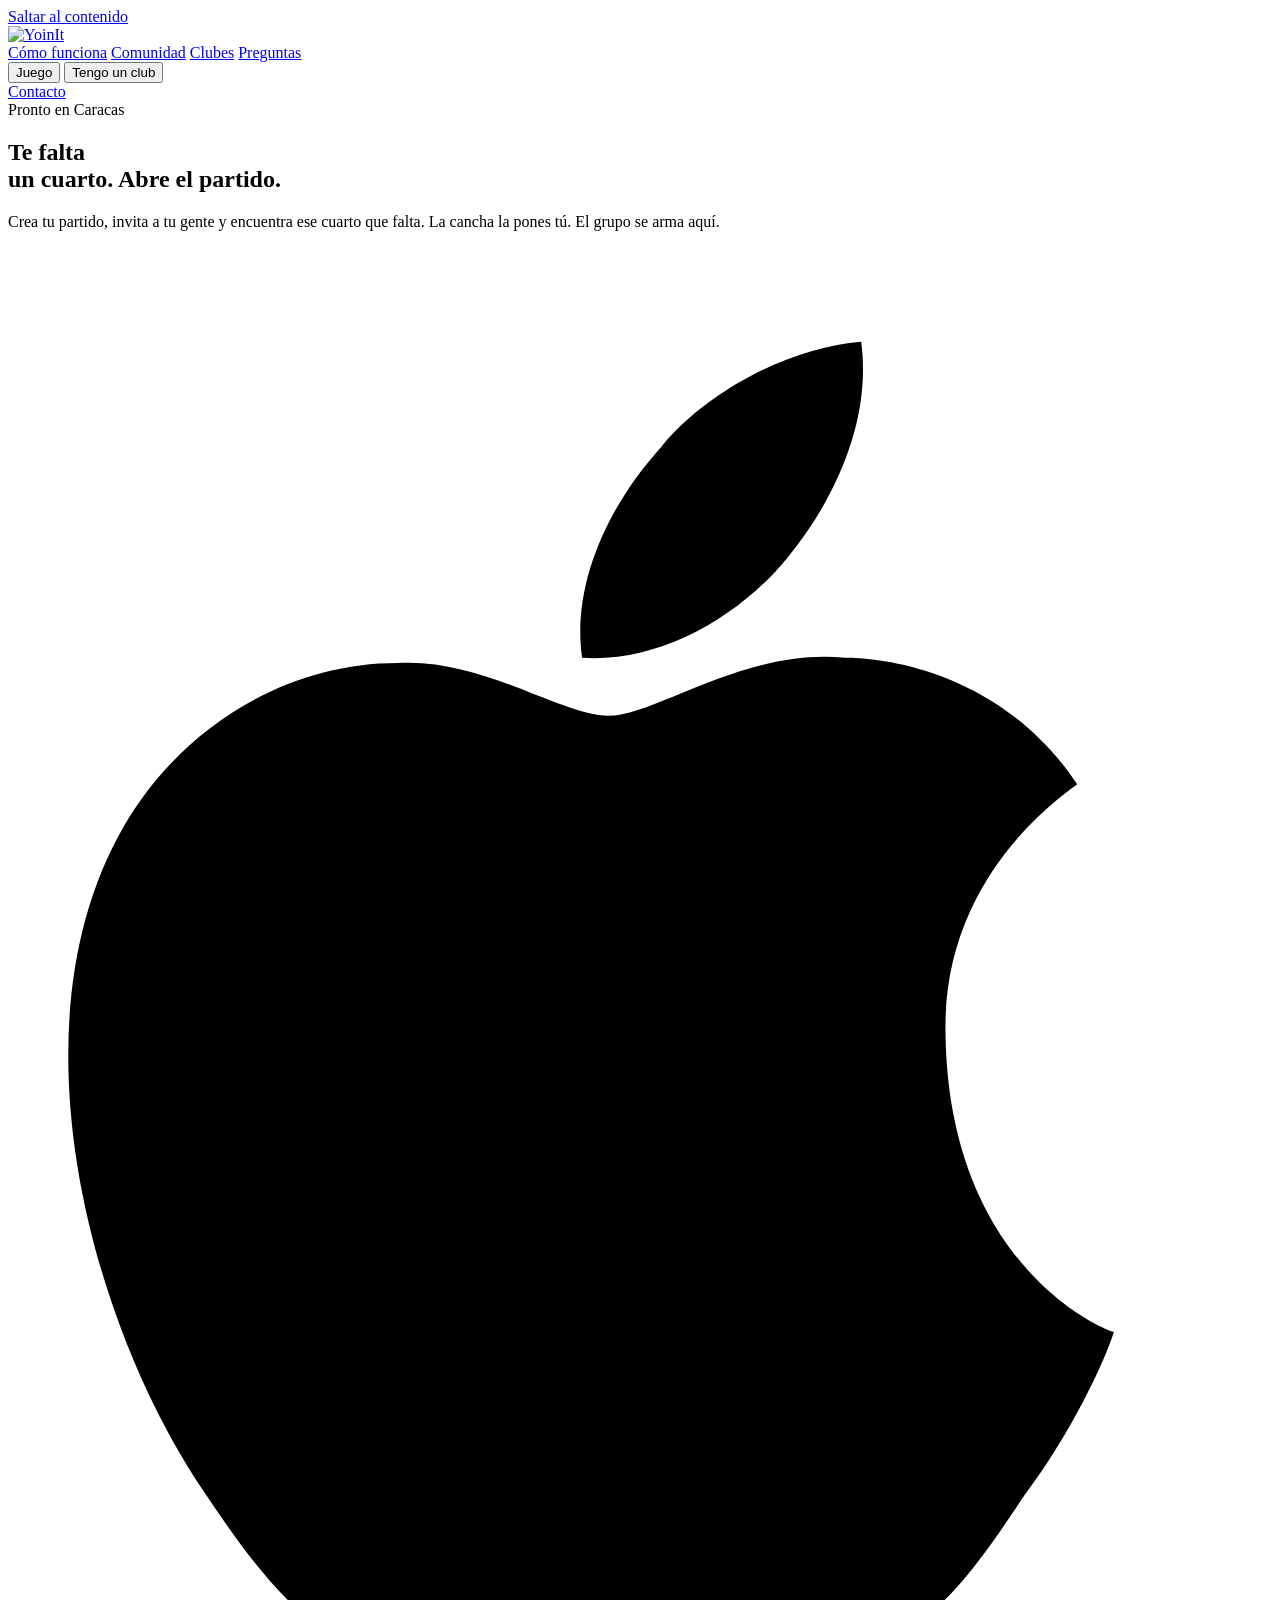
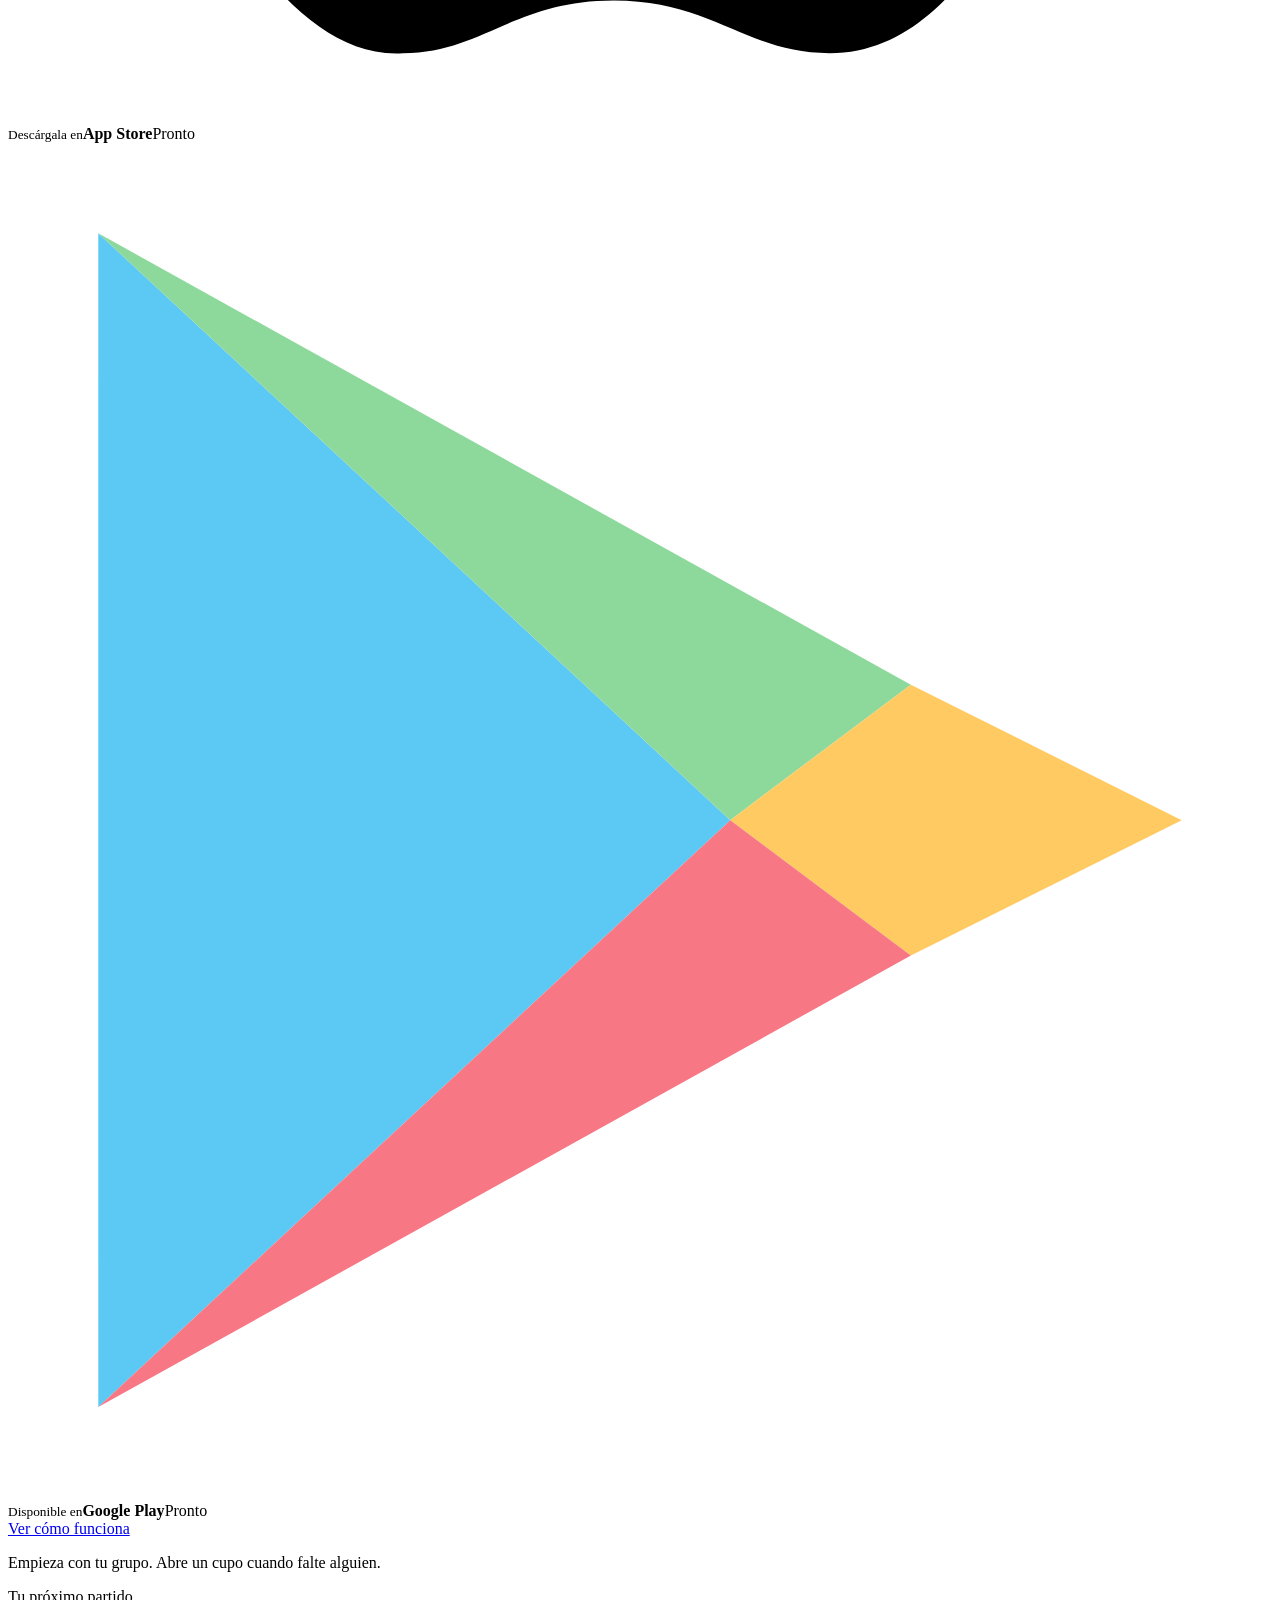
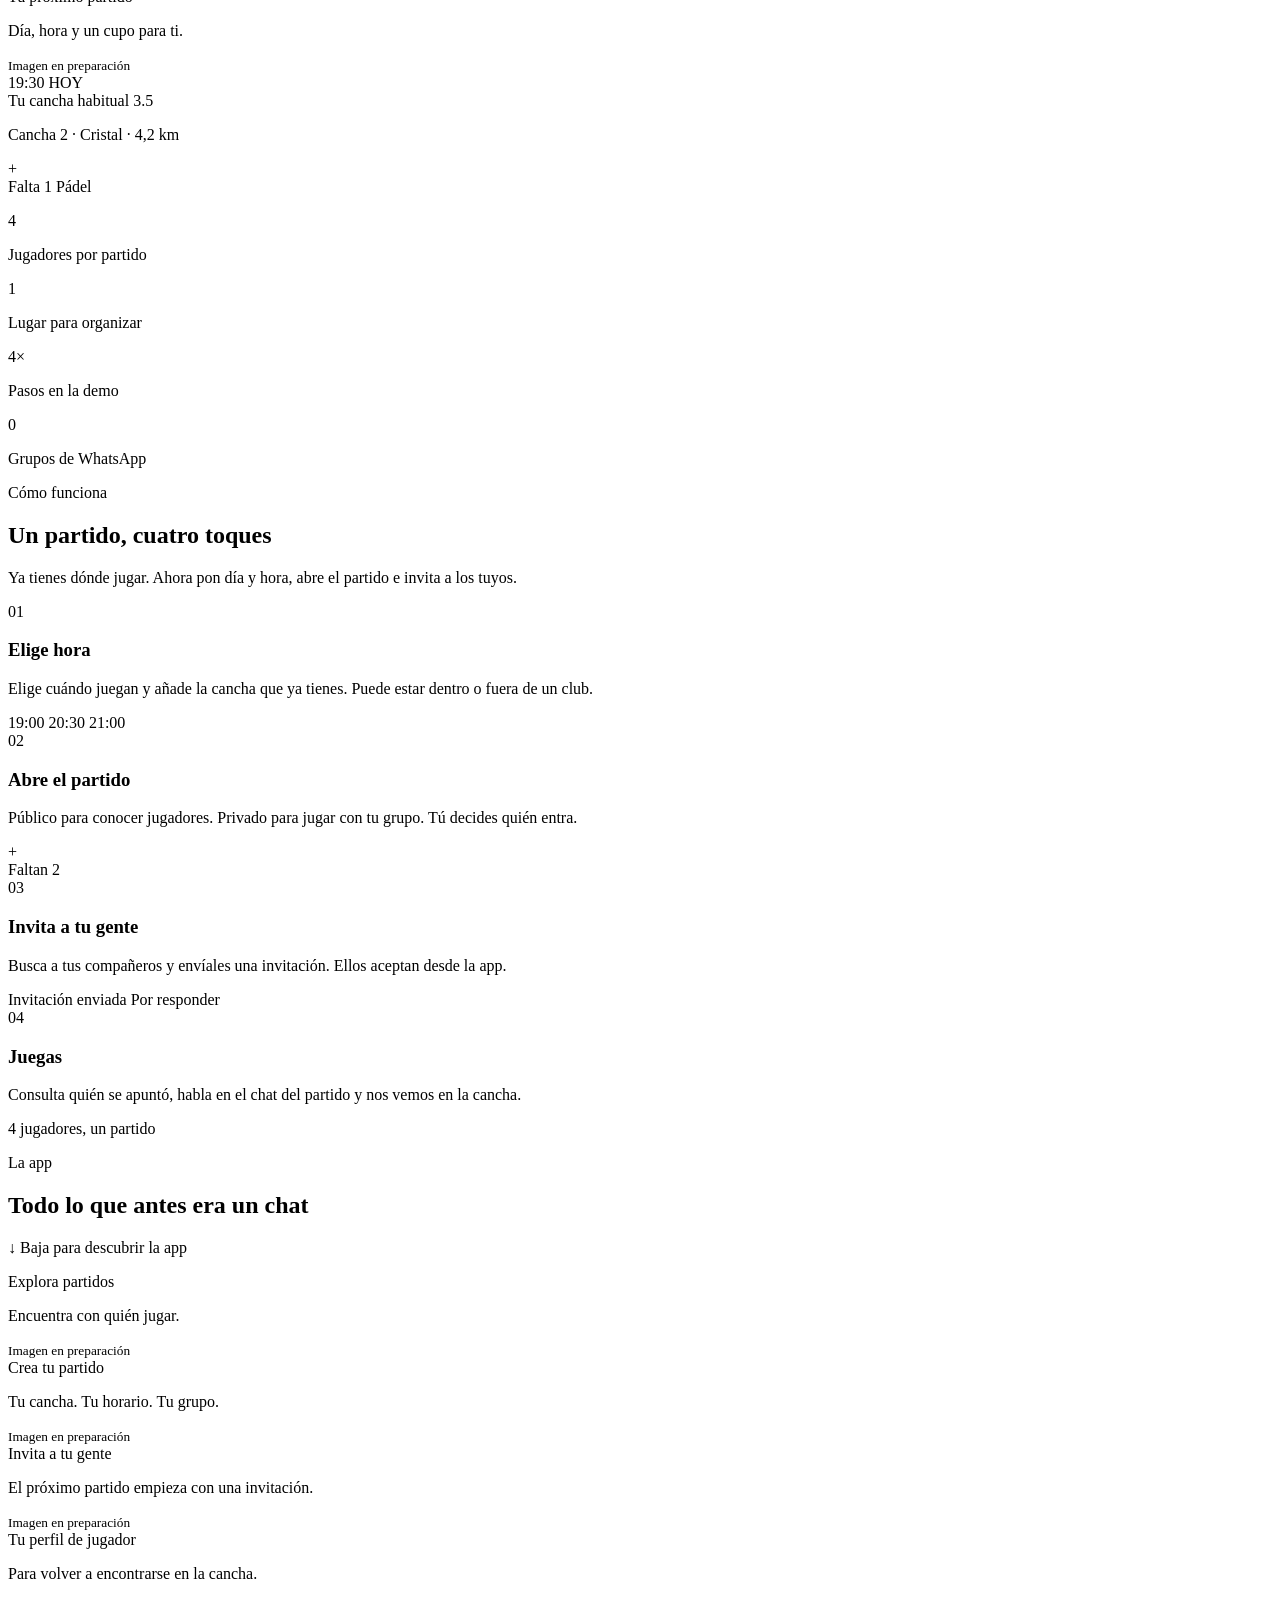
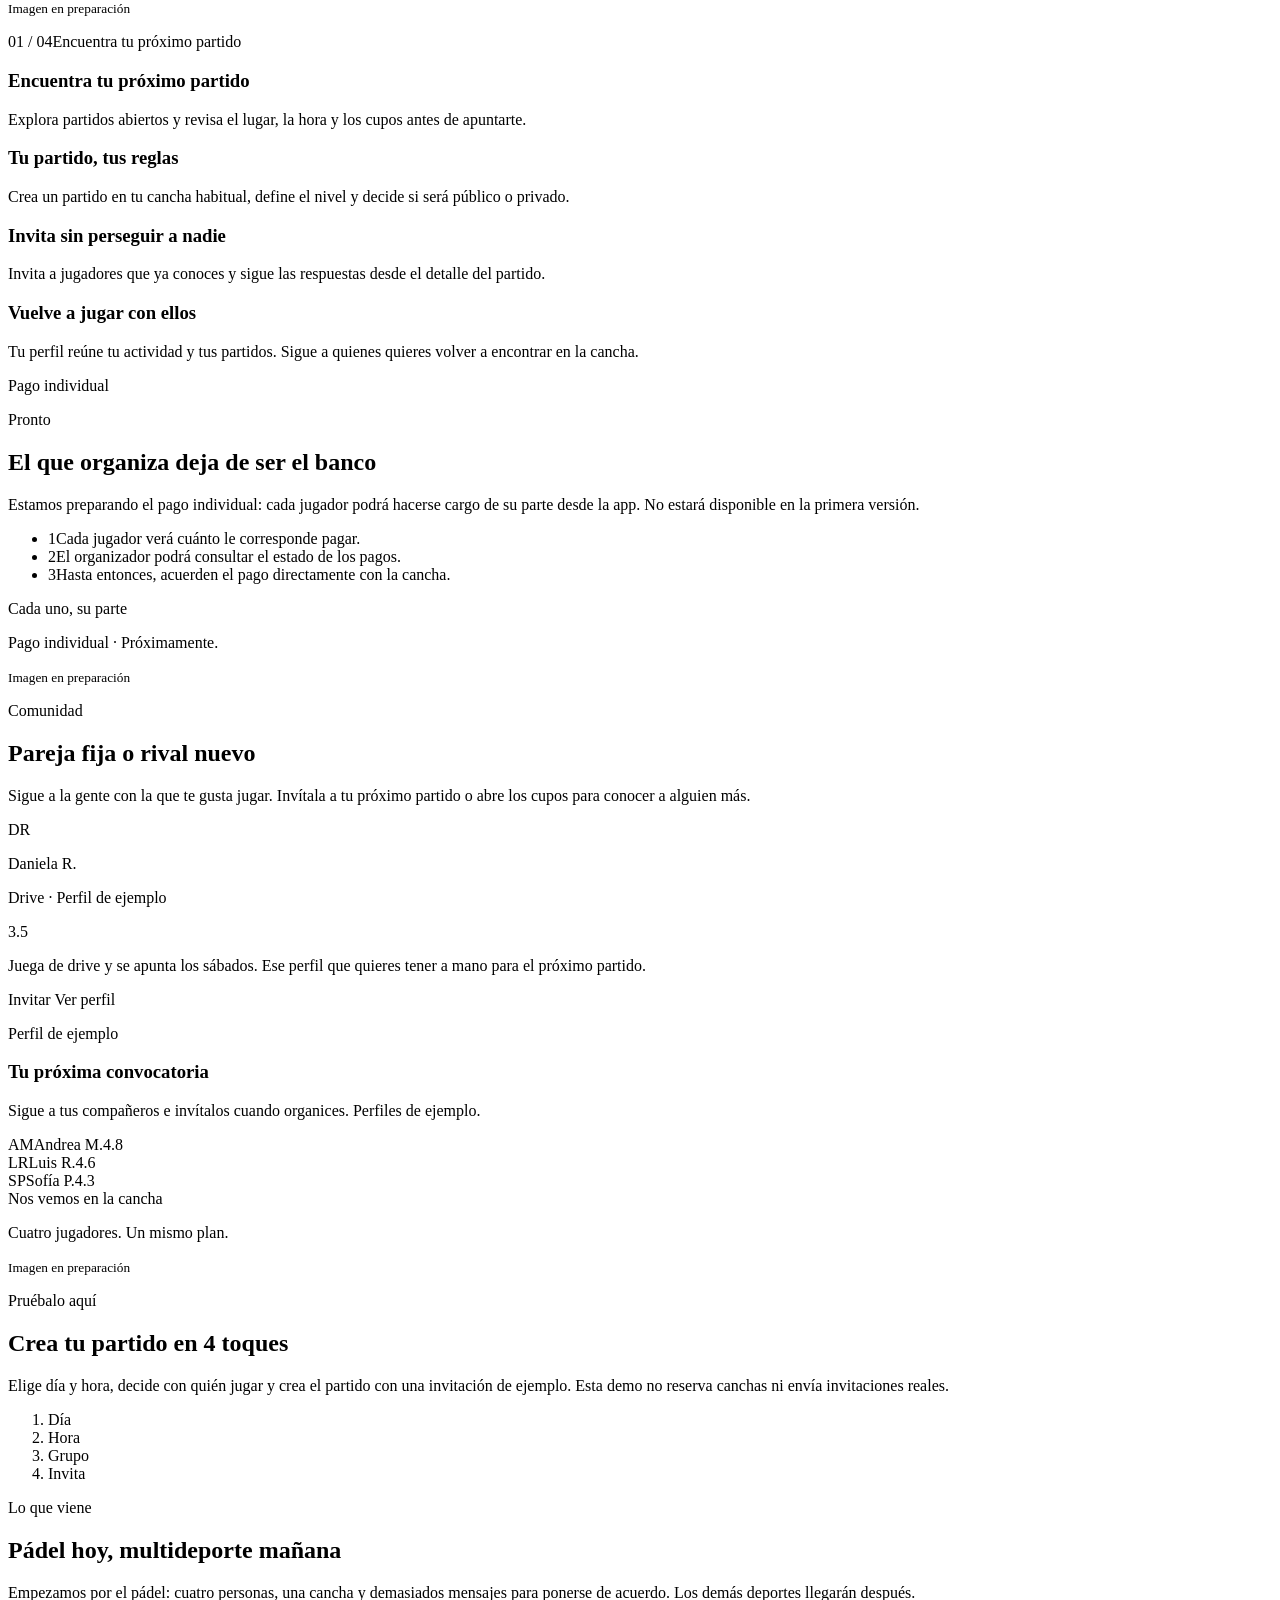
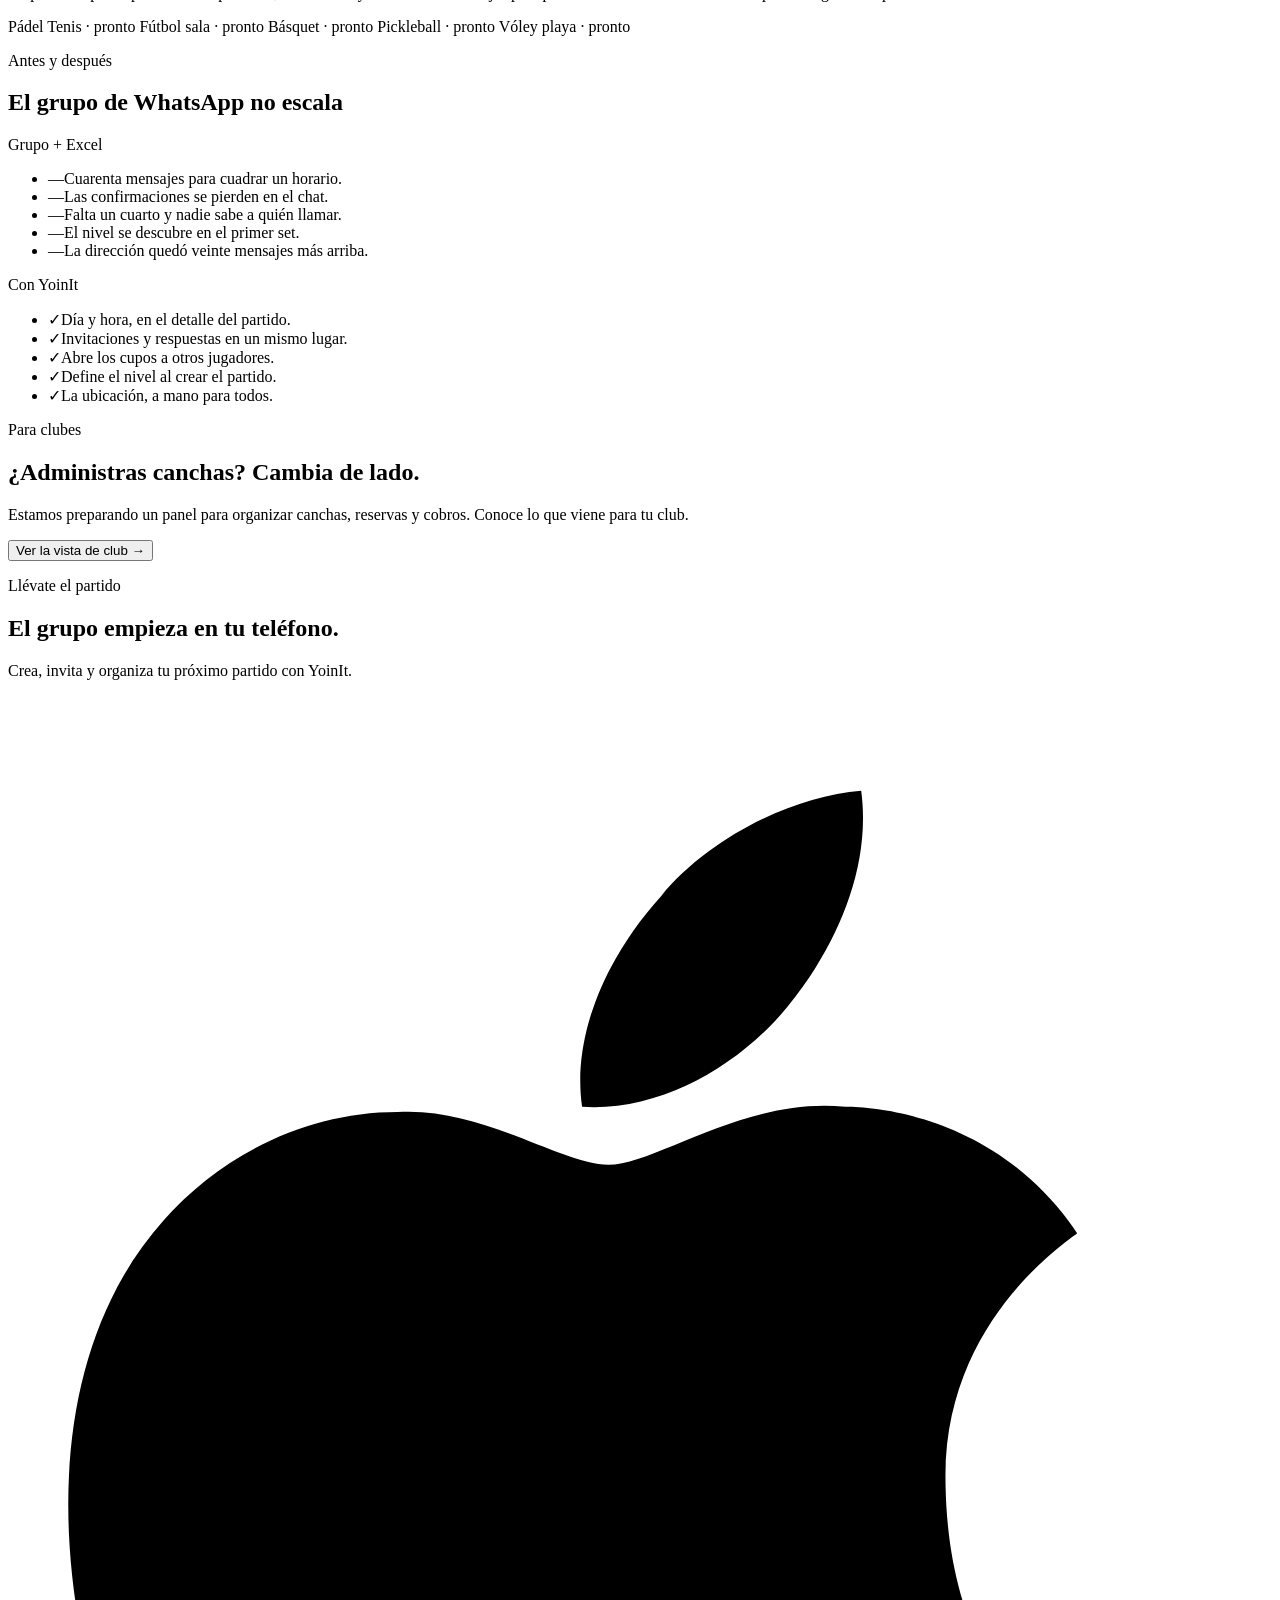
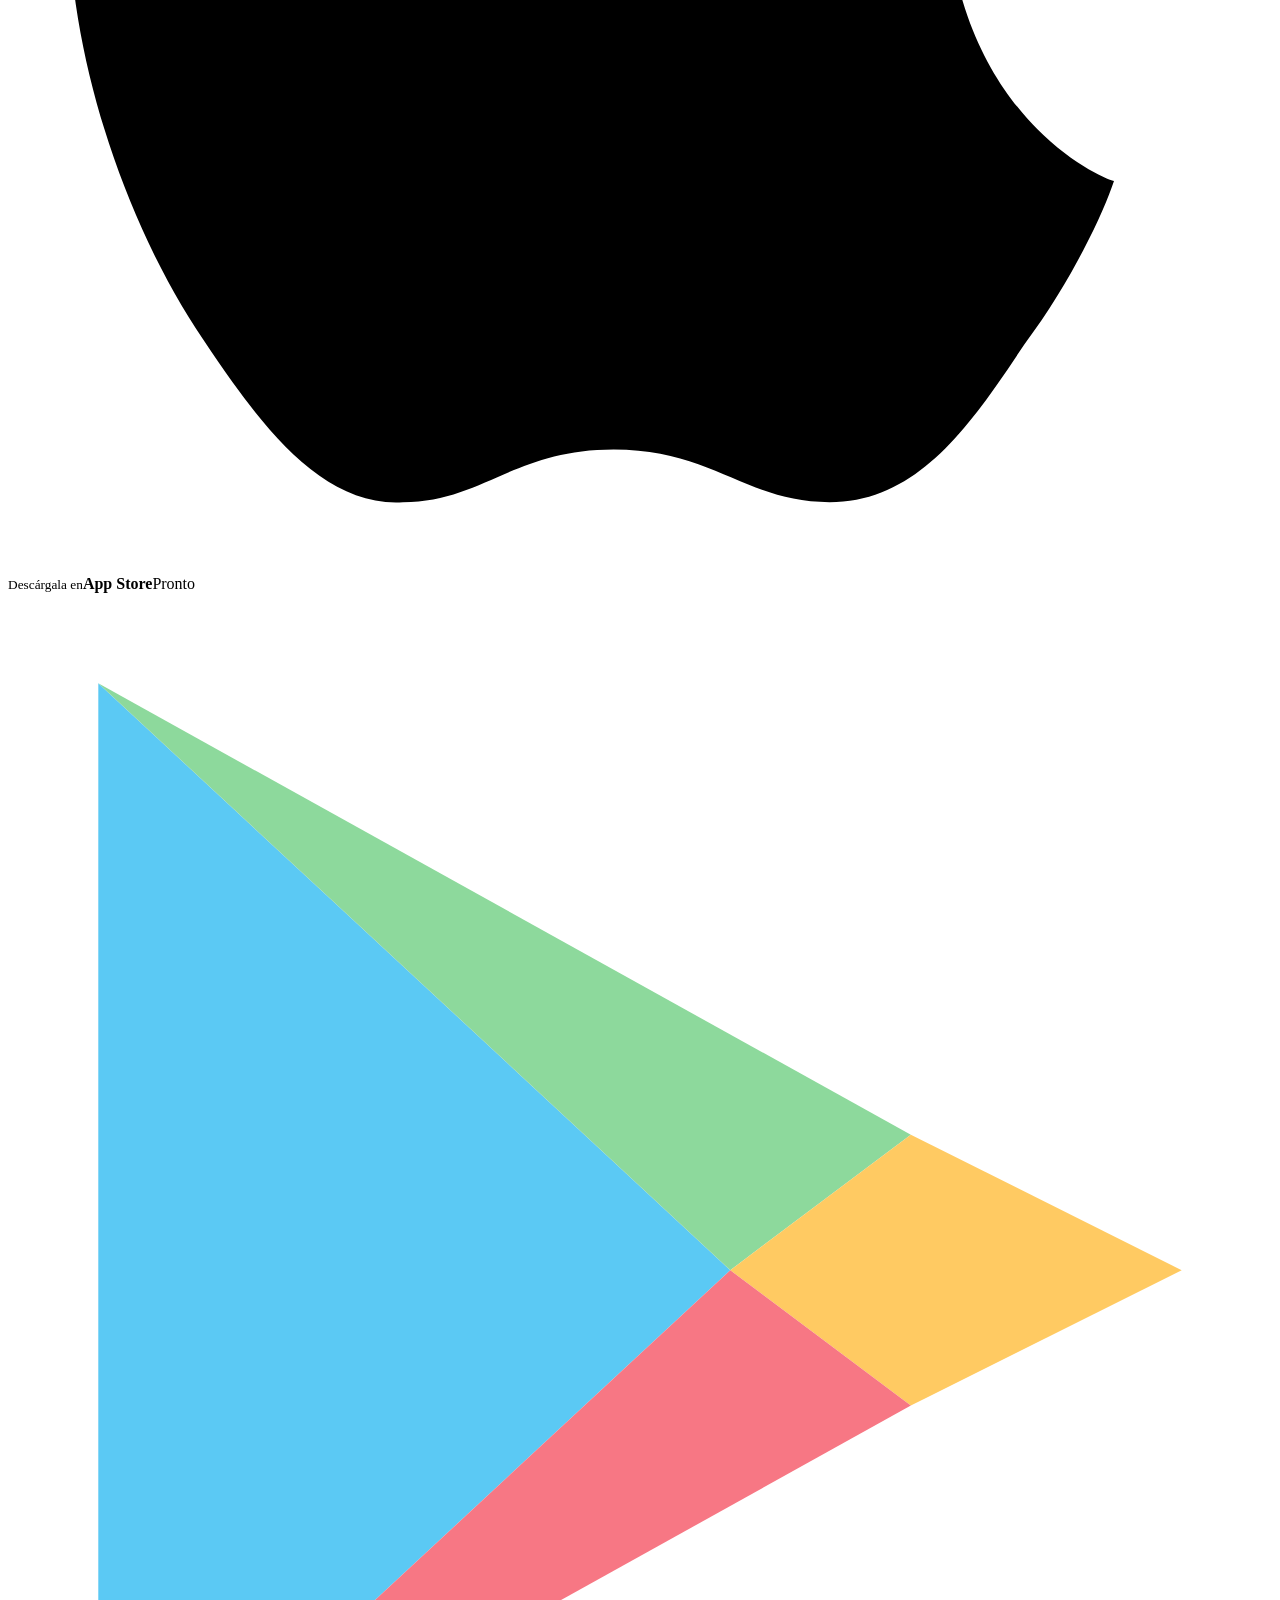
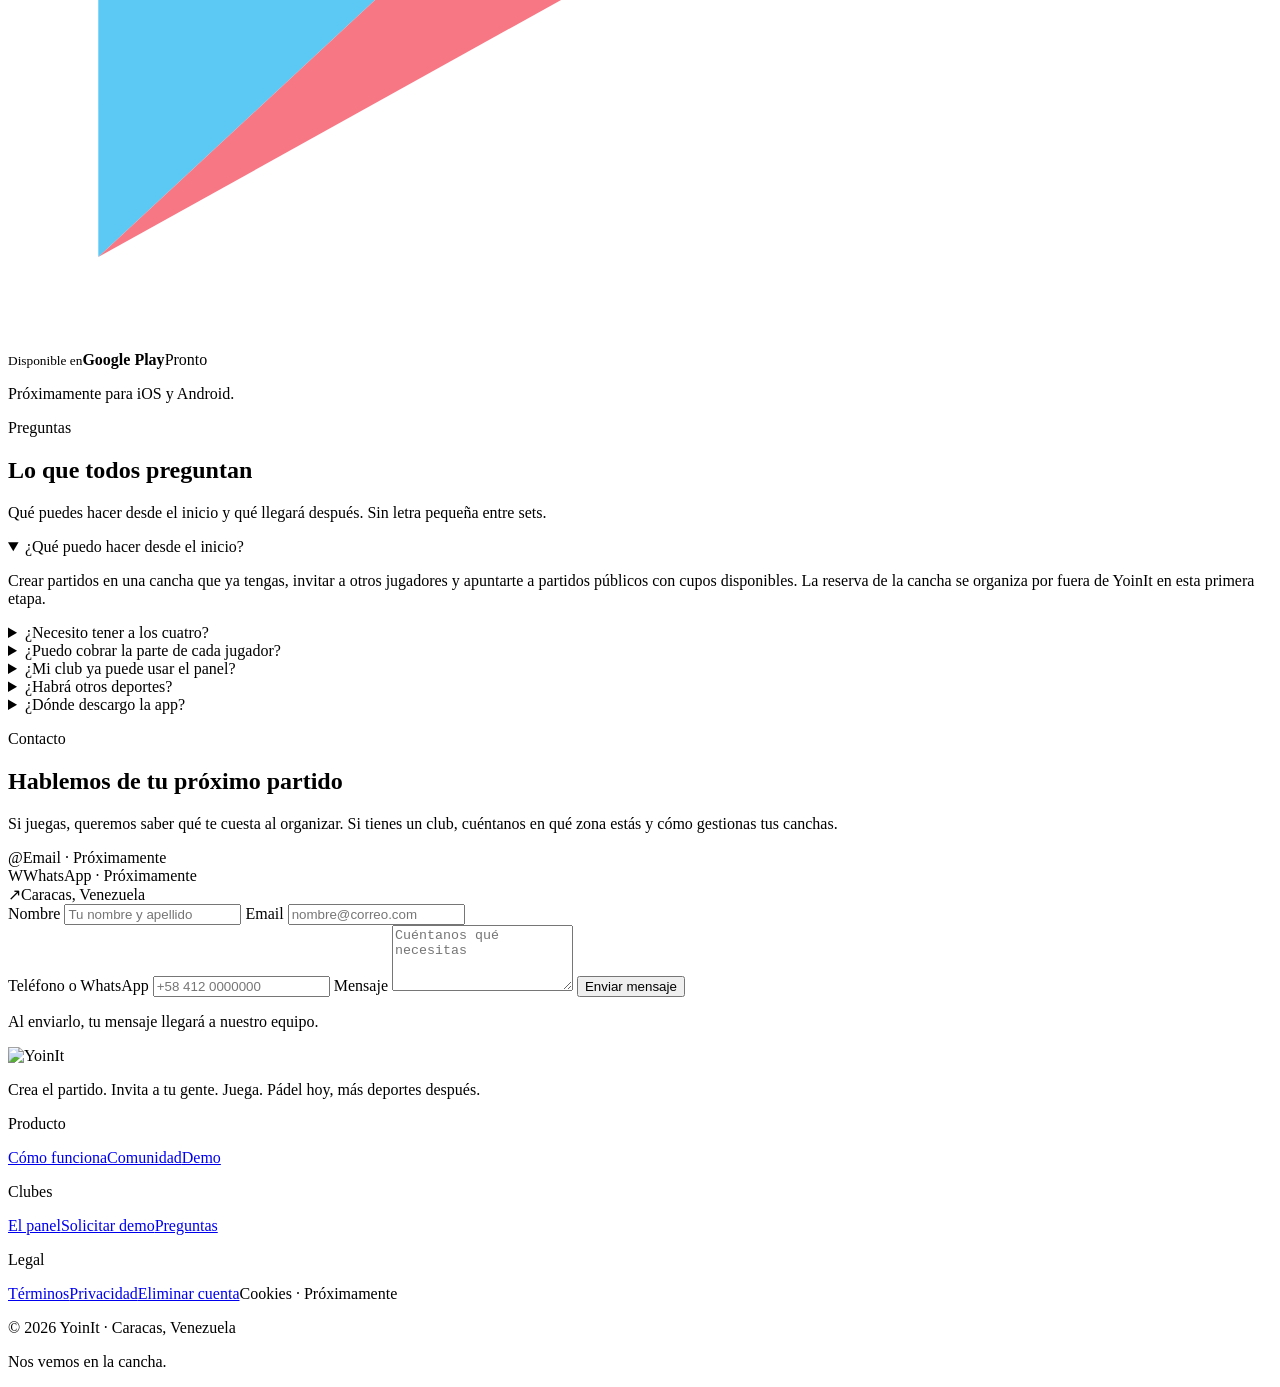
==== index.html @ b2a28c01 "yoinit: APP-LEGAL-001 terminos y condiciones y revision de privacidad Co-Authored-By: Claude Sonnet " ====
<!DOCTYPE html>
<html lang="es-VE"><head>
<meta charset="utf-8">
<meta name="viewport" content="width=device-width, initial-scale=1">
<meta name="robots" content="noindex, nofollow">
<link rel="icon" href="./assets/brand/yoinit-logo-kit-v1/favicon/favicon.svg" type="image/svg+xml">
<link rel="alternate icon" href="./assets/brand/yoinit-logo-kit-v1/favicon/favicon.ico" sizes="any">
<link rel="apple-touch-icon" href="./assets/brand/yoinit-logo-kit-v1/favicon/apple-touch-icon.png">

<title>YoinIt — Crea tu partido. Invita a tu gente.</title><link rel="preconnect" href="https://fonts.googleapis.com"><link rel="preconnect" href="https://fonts.gstatic.com" crossorigin=""><link href="https://fonts.googleapis.com/css2?family=Archivo:wght@400;500;700;800&amp;family=Plus+Jakarta+Sans:wght@400;500;600;700;800&amp;display=swap" rel="stylesheet"><meta name="description" content="Crea partidos de pádel en tu cancha, invita a tus compañeros y encuentra con quién jugar. Conoce YoinIt y prueba la demo interactiva."><link rel="stylesheet" href="./assets/css/styles.css"></head>
<body><a href="#contenido" class="skip-link">Saltar al contenido</a>



<div class="layout-001">

<header class="layout-002">
  <div class="layout-003">
    <a href="#top" class="layout-004" aria-label="YoinIt, inicio">
      <img class="brand-logo brand-logo-header" src="./assets/brand/yoinit-logo-kit-v1/svg/yoinit-horizontal-color-fondo-oscuro.svg" alt="YoinIt">
    </a>

    <nav class="layout-007">
      <a href="#como-funciona" class="yo-navlink layout-008">Cómo funciona</a>
      <a href="#comunidad" class="yo-navlink layout-008">Comunidad</a>
      <a href="#clubes" class="yo-navlink layout-008">Clubes</a>
      <a href="#faq" class="yo-navlink layout-008">Preguntas</a>
    </nav>

    <div role="tablist" aria-label="Elige tu perfil" class="layout-009">
      <button type="button" data-yo-tab="player" data-mode="player" id="tab-player" role="tab" aria-controls="player" aria-selected="true" tabindex="0" class="layout-010">Juego</button>
      <button type="button" data-yo-tab="club" data-mode="club" id="tab-club" role="tab" aria-controls="club" aria-selected="false" tabindex="-1" class="layout-011">Tengo un club</button>
    </div>

    <a href="#contacto" class="yo-navcta layout-012">Contacto</a>
  </div>
</header><main id="contenido">

<!-- ============================ JUGADOR ============================ -->
<div id="player" data-view="player" role="tabpanel" aria-labelledby="tab-player">
<div id="top">

  <section class="layout-013">
    <div class="layout-014"></div>
    <div class="layout-015">

      <div class="yo-reveal">
        <span class="layout-016">
          <span class="layout-017"></span>Pronto en Caracas
        </span>
        <h1 class="layout-018">
          Te falta<br>un cuarto.
          <span class="layout-019">Abre el partido.</span>
        </h1>
        <p class="layout-020">
          Crea tu partido, invita a tu gente y encuentra ese cuarto que falta. La cancha la pones tú. El grupo se arma aquí.
        </p>

        <div class="store-buttons"><a class="store-badge" data-store="ios" role="link" aria-disabled="true" aria-label="Descargar en App Store, próximamente"><svg viewBox="0 0 24 28" aria-hidden="true"><path fill="currentColor" d="M17.8 14.8c0-3 2.4-4.5 2.5-4.6-1.4-2.1-3.6-2.4-4.4-2.4-1.9-.2-3.6 1.1-4.5 1.1s-2.4-1.1-4-1c-2.1 0-4.1 1.2-5.2 3.1-2.2 3.8-.6 9.5 1.5 12.6 1 1.5 2.2 3.2 3.8 3.1 1.5 0 2.1-1 4-1s2.5 1 4.1 1c1.7 0 2.7-1.5 3.7-3 .9-1.2 1.5-2.5 1.7-3.1-.1 0-3.2-1.2-3.2-5.8zM14.8 5.9c.9-1.1 1.6-2.6 1.4-4.1-1.3.1-2.9.9-3.8 2-1 1.1-1.7 2.6-1.5 4 1.5.1 3-.8 3.9-1.9z"></path></svg><span><small>Descárgala en</small><strong>App Store</strong></span><span class="store-pending">Pronto</span></a><a class="store-badge" data-store="android" role="link" aria-disabled="true" aria-label="Descargar en Google Play, próximamente"><svg viewBox="0 0 28 30" aria-hidden="true"><path fill="#5BC9F4" d="M2 2 16 15 2 28z"></path><path fill="#8DD99C" d="m2 2 18 10-4 3z"></path><path fill="#FFCA62" d="m20 12 6 3-6 3-4-3z"></path><path fill="#F77784" d="m2 28 14-13 4 3z"></path></svg><span><small>Disponible en</small><strong>Google Play</strong></span><span class="store-pending">Pronto</span></a></div><div class="hero-actions layout-021">
          
          <a href="#demo" class="yo-btn-secondary layout-022">Ver cómo funciona</a>
        </div>

        <p class="hero-note">Empieza con tu grupo. Abre un cupo cuando falte alguien.</p>
      </div>

      <div class="yo-reveal layout-023">
        <div data-yo-float="" class="layout-024">
          <div data-image="01" class="media-slot layout-025">
            <span class="layout-026">Tu próximo partido</span>
            <p class="layout-027">Día, hora y un cupo para ti.</p>
          <small class="media-pending">Imagen en preparación</small></div>
        </div>

        <!-- MatchCard flotante, §4.5 -->
        <div class="layout-028">
          <div class="layout-029">
            <span class="layout-030">19:30</span>
            <span class="layout-031">HOY</span>
          </div>
          <div class="layout-032">
            <div class="layout-033">
              <span class="layout-034">Tu cancha habitual</span>
              <span class="layout-035">3.5</span>
            </div>
            <p class="layout-036">Cancha 2 · Cristal · 4,2 km</p>
            <div class="layout-037"></div>
            <div class="layout-038">
              <div class="layout-039">
                <div class="layout-040"></div>
                <div class="layout-041"></div>
                <div class="layout-041"></div>
                <div class="layout-042">+</div>
              </div>
              <span class="layout-043">Falta 1</span>
              <span class="layout-044">Pádel</span>
            </div>
          </div>
        </div>
      </div>
    </div>
  </section>

  <!-- Números -->
  <section class="yo-reveal layout-045">
    <div class="layout-046">
      <div>
        <p class="layout-047"><span>4</span></p>
        <p class="layout-048">Jugadores por partido</p>
      </div>
      <div>
        <p class="layout-047"><span>1</span></p>
        <p class="layout-048">Lugar para organizar</p>
      </div>
      <div>
        <p class="layout-047"><span>4</span><span class="layout-049">×</span></p>
        <p class="layout-048">Pasos en la demo</p>
      </div>
      <div>
        <p class="layout-047"><span>0</span></p>
        <p class="layout-048">Grupos de WhatsApp</p>
      </div>
    </div>
  </section>

  <!-- Cómo funciona -->
  <section id="como-funciona" class="layout-050">
    <div class="layout-051">
      <div class="yo-reveal layout-052">
        <div class="layout-053">
          <p class="layout-054">Cómo funciona</p>
          <h2 class="layout-055">Un partido, cuatro toques</h2>
        </div>
        <p class="layout-056">Ya tienes dónde jugar. Ahora pon día y hora, abre el partido e invita a los tuyos.</p>
      </div>

      <div class="layout-057">
        <div class="yo-reveal layout-058">
          <span class="layout-059">01</span>
          <h3 class="layout-060">Elige hora</h3>
          <p class="layout-061">Elige cuándo juegan y añade la cancha que ya tienes. Puede estar dentro o fuera de un club.</p>
          <div class="layout-062">
            <span class="layout-063">19:00</span>
            <span class="layout-064">20:30</span>
            <span class="layout-064">21:00</span>
          </div>
        </div>

        <div class="yo-reveal layout-058">
          <span class="layout-065">02</span>
          <h3 class="layout-060">Abre el partido</h3>
          <p class="layout-061">Público para conocer jugadores. Privado para jugar con tu grupo. Tú decides quién entra.</p>
          <div class="layout-066">
            <div class="layout-067">
              <div class="layout-068"></div>
              <div class="layout-069"></div>
              <div class="layout-070">+</div>
            </div>
            <span class="layout-071">Faltan 2</span>
          </div>
        </div>

        <div class="yo-reveal layout-058">
          <span class="layout-065">03</span>
          <h3 class="layout-060">Invita a tu gente</h3>
          <p class="layout-061">Busca a tus compañeros y envíales una invitación. Ellos aceptan desde la app.</p>
          <div class="layout-072">
            <span class="layout-073">Invitación enviada</span>
            <span class="layout-074">Por responder</span>
          </div>
        </div>

        <div class="yo-reveal layout-058">
          <span class="layout-065">04</span>
          <h3 class="layout-060">Juegas</h3>
          <p class="layout-061">Consulta quién se apuntó, habla en el chat del partido y nos vemos en la cancha.</p>
          <div class="layout-075">
            <span class="layout-076">4</span>
            <span class="layout-077">jugadores, un partido</span>
          </div>
        </div>
      </div>
    </div>
  </section>

  <!-- Mockups scroll-driven -->
  <section id="app" class="layout-078">
    <div class="layout-051">
      <div class="yo-reveal layout-079">
        <p class="layout-054">La app</p>
        <h2 class="layout-080">Todo lo que antes era un chat</h2>
        <p class="feature-scroll-hint"><span aria-hidden="true">↓</span> Baja para descubrir la app</p>
      </div>

      <div class="layout-081 feature-story">
        <div data-yo-phone-col="" class="layout-082">
          <div class="layout-083 feature-phone">
            <div class="layout-084" data-feature-screens>
              <div data-yo-screen="0" data-image="02" class="media-slot layout-085">
                <span class="layout-026">Explora partidos</span>
                <p class="layout-027">Encuentra con quién jugar.</p>
              <small class="media-pending">Imagen en preparación</small></div>
              <div data-yo-screen="1" data-image="03" class="media-slot layout-086">
                <span class="layout-026">Crea tu partido</span>
                <p class="layout-027">Tu cancha. Tu horario. Tu grupo.</p>
              <small class="media-pending">Imagen en preparación</small></div>
              <div data-yo-screen="2" data-image="04" class="media-slot layout-086">
                <span class="layout-026">Invita a tu gente</span>
                <p class="layout-027">El próximo partido empieza con una invitación.</p>
              <small class="media-pending">Imagen en preparación</small></div>
              <div data-yo-screen="3" data-image="05" class="media-slot layout-086">
                <span class="layout-026">Tu perfil de jugador</span>
                <p class="layout-027">Para volver a encontrarse en la cancha.</p>
              <small class="media-pending">Imagen en preparación</small></div>
            </div>
          </div>
          <p class="feature-position"><span data-feature-position>01 / 04</span><span data-feature-caption>Encuentra tu próximo partido</span></p>
        </div>

        <div class="layout-087 feature-list">
          <div data-yo-feat="0" class="layout-088">
            <h3 class="layout-089">Encuentra tu próximo partido</h3>
            <p class="layout-090">Explora partidos abiertos y revisa el lugar, la hora y los cupos antes de apuntarte.</p>
          </div>
          <div data-yo-feat="1" class="layout-091">
            <h3 class="layout-089">Tu partido, tus reglas</h3>
            <p class="layout-090">Crea un partido en tu cancha habitual, define el nivel y decide si será público o privado.</p>
          </div>
          <div data-yo-feat="2" class="layout-091">
            <h3 class="layout-089">Invita sin perseguir a nadie</h3>
            <p class="layout-090">Invita a jugadores que ya conoces y sigue las respuestas desde el detalle del partido.</p>
          </div>
          <div data-yo-feat="3" class="layout-091">
            <h3 class="layout-089">Vuelve a jugar con ellos</h3>
            <p class="layout-090">Tu perfil reúne tu actividad y tus partidos. Sigue a quienes quieres volver a encontrar en la cancha.</p>
          </div>
        </div>
      </div>
    </div>
  </section>

  <!-- Pago individual, bloque dedicado -->
  <section id="pagos" class="layout-050">
    <div class="yo-reveal layout-092">
      <div>
        <p class="layout-054">Pago individual</p>
        <span class="soon-badge">Pronto</span><h2 class="layout-093">El que organiza deja de ser el banco</h2>
        <p class="layout-094">Estamos preparando el pago individual: cada jugador podrá hacerse cargo de su parte desde la app. No estará disponible en la primera versión.</p>
        <ul class="layout-095">
          <li class="layout-096"><span class="layout-097">1</span><span class="layout-098">Cada jugador verá cuánto le corresponde pagar.</span></li>
          <li class="layout-096"><span class="layout-097">2</span><span class="layout-098">El organizador podrá consultar el estado de los pagos.</span></li>
          <li class="layout-096"><span class="layout-097">3</span><span class="layout-098">Hasta entonces, acuerden el pago directamente con la cancha.</span></li>
        </ul>
      </div>
      <div data-image="06" class="media-slot layout-099">
        <span class="layout-100">Cada uno, su parte</span>
        <p class="layout-101">Pago individual · Próximamente.</p>
      <small class="media-pending">Imagen en preparación</small></div>
    </div>
  </section>

  <!-- Comunidad -->
  <section id="comunidad" class="layout-050">
    <div class="layout-051">
      <div class="yo-reveal layout-102">
        <div class="layout-103">
          <p class="layout-054">Comunidad</p>
          <h2 class="layout-104">Pareja fija o rival nuevo</h2>
        </div>
        <p class="layout-105">Sigue a la gente con la que te gusta jugar. Invítala a tu próximo partido o abre los cupos para conocer a alguien más.</p>
      </div>

      <div class="layout-106">
        <div class="yo-reveal layout-107">
          <div class="layout-108">
            <div data-image="07" class="layout-109">DR</div>
            <div class="layout-110">
              <p class="layout-111">Daniela R.</p>
              <p class="layout-112">Drive · Perfil de ejemplo</p>
            </div>
            <span class="layout-113">3.5</span>
          </div>
          <p class="layout-114">Juega de drive y se apunta los sábados. Ese perfil que quieres tener a mano para el próximo partido.</p>
          <div class="layout-115">
            <span class="layout-116">Invitar</span>
            <span class="layout-117">Ver perfil</span>
          </div>
          <p class="layout-118">Perfil de ejemplo</p>
        </div>

        <div class="yo-reveal layout-119">
          <h3 class="layout-111">Tu próxima convocatoria</h3>
          <p class="layout-061">Sigue a tus compañeros e invítalos cuando organices. Perfiles de ejemplo.</p>
          <div class="layout-120">
            <div class="layout-121"><span class="layout-122">AM</span><span class="layout-123">Andrea M.</span><span class="layout-124">4.8</span></div>
            <div class="layout-121"><span class="layout-125">LR</span><span class="layout-123">Luis R.</span><span class="layout-124">4.6</span></div>
            <div class="layout-121"><span class="layout-125">SP</span><span class="layout-123">Sofía P.</span><span class="layout-124">4.3</span></div>
          </div>
        </div>

        <div class="yo-reveal media-slot layout-126" data-image="08">
          <span class="layout-100">Nos vemos en la cancha</span>
          <p class="layout-101">Cuatro jugadores. Un mismo plan.</p>
        <small class="media-pending">Imagen en preparación</small></div>
      </div>
    </div>
  </section>

  <!-- Demo interactiva -->
  <section id="demo" class="layout-078"><div class="page-width"><div class="section-intro"><p class="eyebrow">Pruébalo aquí</p><h2>Crea tu partido en 4 toques</h2><p>Elige día y hora, decide con quién jugar y crea el partido con una invitación de ejemplo. Esta demo no reserva canchas ni envía invitaciones reales.</p></div>
    <div class="match-demo"><ol class="demo-progress" aria-label="Pasos para crear el partido"><li data-progress="1" aria-current="step">Día</li><li data-progress="2">Hora</li><li data-progress="3">Grupo</li><li data-progress="4">Invita</li></ol><div id="demo-content"><noscript>Activa JavaScript para probar cómo crear un partido e invitar a tus compañeros.</noscript></div><p id="demo-status" role="status" class="sr-only"></p></div></div></section>

  <!-- Multideporte -->
  <section class="layout-050">
    <div class="layout-051">
      <div class="yo-reveal layout-127">
        <div class="layout-103">
          <p class="layout-054">Lo que viene</p>
          <h2 class="layout-104">Pádel hoy, multideporte mañana</h2>
        </div>
        <p class="layout-105">Empezamos por el pádel: cuatro personas, una cancha y demasiados mensajes para ponerse de acuerdo. Los demás deportes llegarán después.</p>
      </div>
      <div class="yo-reveal layout-128">
        <span class="layout-129">Pádel</span>
        <span class="layout-130">Tenis · pronto</span>
        <span class="layout-130">Fútbol sala · pronto</span>
        <span class="layout-130">Básquet · pronto</span>
        <span class="layout-130">Pickleball · pronto</span>
        <span class="layout-130">Vóley playa · pronto</span>
      </div>
    </div>
  </section>

  <!-- Comparativa -->
  <section class="layout-050">
    <div class="layout-051">
      <div class="yo-reveal layout-131">
        <p class="layout-054">Antes y después</p>
        <h2 class="layout-132">El grupo de WhatsApp no escala</h2>
      </div>
      <div class="yo-reveal layout-133">
        <div class="layout-134">
          <p class="layout-135">Grupo + Excel</p>
          <ul class="layout-136">
            <li class="layout-137"><span class="layout-138">—</span>Cuarenta mensajes para cuadrar un horario.</li>
            <li class="layout-137"><span class="layout-138">—</span>Las confirmaciones se pierden en el chat.</li>
            <li class="layout-137"><span class="layout-138">—</span>Falta un cuarto y nadie sabe a quién llamar.</li>
            <li class="layout-137"><span class="layout-138">—</span>El nivel se descubre en el primer set.</li>
            <li class="layout-137"><span class="layout-138">—</span>La dirección quedó veinte mensajes más arriba.</li>
          </ul>
        </div>
        <div class="layout-139">
          <p class="layout-140">Con YoinIt</p>
          <ul class="layout-136">
            <li class="layout-141"><span class="layout-142">✓</span>Día y hora, en el detalle del partido.</li>
            <li class="layout-141"><span class="layout-142">✓</span>Invitaciones y respuestas en un mismo lugar.</li>
            <li class="layout-141"><span class="layout-142">✓</span>Abre los cupos a otros jugadores.</li>
            <li class="layout-141"><span class="layout-142">✓</span>Define el nivel al crear el partido.</li>
            <li class="layout-141"><span class="layout-142">✓</span>La ubicación, a mano para todos.</li>
          </ul>
        </div>
      </div>
    </div>
  </section>

  <!-- Cross-sell a clubes -->
  <section class="yo-reveal layout-143">
    <div class="layout-144">
      <div class="layout-145">
        <p class="layout-146">Para clubes</p>
        <h2 class="layout-147">¿Administras canchas? Cambia de lado.</h2>
        <p class="layout-148">Estamos preparando un panel para organizar canchas, reservas y cobros. Conoce lo que viene para tu club.</p>
      </div>
      <button type="button" data-mode="club" class="layout-149">Ver la vista de club →</button>
    </div>
  </section>
<section id="descargas" class="download-section"><div class="page-width"><p class="eyebrow">Llévate el partido</p><h2>El grupo empieza en tu teléfono.</h2><p>Crea, invita y organiza tu próximo partido con YoinIt.</p><div class="store-buttons"><a class="store-badge" data-store="ios" role="link" aria-disabled="true" aria-label="Descargar en App Store, próximamente"><svg viewBox="0 0 24 28" aria-hidden="true"><path fill="currentColor" d="M17.8 14.8c0-3 2.4-4.5 2.5-4.6-1.4-2.1-3.6-2.4-4.4-2.4-1.9-.2-3.6 1.1-4.5 1.1s-2.4-1.1-4-1c-2.1 0-4.1 1.2-5.2 3.1-2.2 3.8-.6 9.5 1.5 12.6 1 1.5 2.2 3.2 3.8 3.1 1.5 0 2.1-1 4-1s2.5 1 4.1 1c1.7 0 2.7-1.5 3.7-3 .9-1.2 1.5-2.5 1.7-3.1-.1 0-3.2-1.2-3.2-5.8zM14.8 5.9c.9-1.1 1.6-2.6 1.4-4.1-1.3.1-2.9.9-3.8 2-1 1.1-1.7 2.6-1.5 4 1.5.1 3-.8 3.9-1.9z"></path></svg><span><small>Descárgala en</small><strong>App Store</strong></span><span class="store-pending">Pronto</span></a><a class="store-badge" data-store="android" role="link" aria-disabled="true" aria-label="Descargar en Google Play, próximamente"><svg viewBox="0 0 28 30" aria-hidden="true"><path fill="#5BC9F4" d="M2 2 16 15 2 28z"></path><path fill="#8DD99C" d="m2 2 18 10-4 3z"></path><path fill="#FFCA62" d="m20 12 6 3-6 3-4-3z"></path><path fill="#F77784" d="m2 28 14-13 4 3z"></path></svg><span><small>Disponible en</small><strong>Google Play</strong></span><span class="store-pending">Pronto</span></a></div><p class="download-note">Próximamente para iOS y Android.</p></div></section></div>
</div>

<!-- ============================= CLUB ============================= -->
<div id="club" data-view="club" role="tabpanel" aria-labelledby="tab-club" hidden="">
<div id="club-top" class="layout-150">

  <section class="layout-151">
    <div class="layout-152">
      <div class="yo-reveal">
        <span class="layout-153">Para clubes · Pronto</span>
        <h1 class="layout-154">Más juego.<br>Menos gestión.</h1>
        <p class="layout-155">
          Una agenda para tus canchas, las reservas a la vista y menos mensajes sueltos. Estamos preparando la próxima etapa de YoinIt para clubes.
        </p>
        <div class="layout-021">
          <a href="#contacto" class="layout-156">Solicitar demo</a>
          <a href="#clubes" class="layout-157">Ver el panel</a>
        </div>
        <p class="layout-158">Acceso para clubes próximamente. La primera beta está centrada en jugadores y partidos.</p>
      </div>

      <div class="yo-reveal media-slot layout-159" data-image="09">
        <span class="layout-160">Tu club, en un panel</span>
        <p class="layout-161">Agenda y reservas · Próximamente.</p>
      <small class="media-pending">Imagen en preparación</small></div>
    </div>
  </section>

  <!-- Argumentos -->
  <section id="clubes" class="layout-050">
    <div class="layout-051">
      <div class="yo-reveal layout-162">
        <p class="layout-163">Qué resuelve</p>
        <h2 class="layout-164">Cinco dolores, un panel</h2>
      </div>
      <div class="layout-106">
        <div class="yo-reveal layout-165">
          <span class="layout-166">01 · Ocupación</span>
          <h3 class="layout-167">Llena las horas muertas</h3>
          <p class="layout-168">Muestra tus horarios disponibles para que más jugadores sepan cuándo pueden jugar en tu club.</p>
          <div class="layout-169">
            <span class="layout-170">Tu agenda</span>
            <span class="layout-077">en un mismo lugar</span>
          </div>
        </div>
        <div class="yo-reveal layout-171">
          <span class="layout-172">02 · Cobros</span>
          <h3 class="layout-060">Cada cobro, en su sitio</h3>
          <p class="layout-173">Consulta pagos y comprobantes por reserva. Distingue lo confirmado de lo que tu equipo todavía debe revisar.</p>
          <div class="layout-174">
            <span class="layout-175">Pagos confirmados</span>
            <span class="layout-176">Por revisar</span>
          </div>
        </div>
        <div class="yo-reveal layout-171">
          <span class="layout-172">03 · Agenda</span>
          <h3 class="layout-060">Adiós al cuaderno</h3>
          <p class="layout-173">Canchas, horarios y reservas en una sola agenda para todo tu equipo.</p>
          <div class="layout-177">
            <span class="layout-178"></span>
            <span class="layout-179"></span>
            <span class="layout-179"></span>
            <span class="layout-178"></span>
            <span class="layout-179"></span>
            <span class="layout-180"></span>
            <span class="layout-178"></span>
          </div>
        </div>
        <div class="yo-reveal layout-171">
          <span class="layout-172">04 · Datos</span>
          <h3 class="layout-060">Sabes qué hora vende</h3>
          <p class="layout-173">Consulta la ocupación y las reservas para entender qué horarios se llenan y cuáles necesitan un empujón.</p>
          <div class="layout-181">
            <span class="layout-182"></span>
            <span class="layout-183"></span>
            <span class="layout-184"></span>
            <span class="layout-185"></span>
            <span class="layout-186"></span>
            <span class="layout-187"></span>
            <span class="layout-188"></span>
          </div>
        </div>
        <div class="yo-reveal layout-171">
          <span class="layout-172">05 · Demanda</span>
          <h3 class="layout-060">Jugadores nuevos, no los de siempre</h3>
          <p class="layout-173">Acerca tu club a jugadores que buscan dónde organizar su próximo partido.</p>
          <div class="layout-189">
            <div class="layout-190"></div>
            <div class="layout-191"></div>
            <div class="layout-191"></div>
            <div class="layout-192">+9</div>
          </div>
        </div>
      </div>
    </div>
  </section>

  <!-- Panel: dos capturas -->
  <section class="layout-193">
    <div class="layout-051">
      <div class="yo-reveal layout-194">
        <p class="layout-163">El panel</p>
        <h2 class="layout-195">Se abre en el navegador y ya</h2>
        <p class="layout-196">Una vista de lo que estamos preparando: agenda, reservas y seguimiento de pagos desde el navegador.</p>
      </div>
      <div class="layout-133">
        <div class="yo-reveal media-slot layout-197" data-image="10">
          <span class="layout-160">Los pagos, a la vista</span>
          <p class="layout-161">Seguimiento de cobros · Próximamente.</p>
        <small class="media-pending">Imagen en preparación</small></div>
        <div class="yo-reveal media-slot layout-197" data-image="11">
          <span class="layout-160">El club va contigo</span>
          <p class="layout-161">El panel desde tu móvil · Próximamente.</p>
        <small class="media-pending">Imagen en preparación</small></div>
      </div>
    </div>
  </section>

  <!-- Cómo empezar -->
  <section class="layout-050">
    <div class="layout-051">
      <div class="yo-reveal layout-198">
        <p class="layout-163">Cómo empezar</p>
        <h2 class="layout-195">Así pondremos tu club en juego</h2>
      </div>
      <div class="layout-057">
        <div class="yo-reveal layout-199">
          <span class="layout-200">01</span>
          <h3 class="layout-201">Conocemos tu club</h3>
          <p class="layout-173">Cuéntanos dónde estás, cuántas canchas tienes y cómo gestionas las reservas hoy.</p>
        </div>
        <div class="yo-reveal layout-199">
          <span class="layout-202">02</span>
          <h3 class="layout-201">Preparamos tu espacio</h3>
          <p class="layout-173">Revisamos contigo la información de tus canchas, horarios y tarifas.</p>
        </div>
        <div class="yo-reveal layout-199">
          <span class="layout-202">03</span>
          <h3 class="layout-201">Abres a la comunidad</h3>
          <p class="layout-173">Cuando el servicio esté disponible, acordaremos contigo la puesta en marcha.</p>
        </div>
      </div>
    </div>
  </section>

  <!-- Comparativa club -->
  <section class="layout-050">
    <div class="yo-reveal layout-203">
      <div class="layout-204">
        <p class="layout-205">Cuaderno, Excel y WhatsApp</p>
        <ul class="layout-136">
          <li class="layout-206"><span class="layout-207">—</span>Reservas repartidas entre llamadas y mensajes.</li>
          <li class="layout-206"><span class="layout-207">—</span>Comprobantes sueltos en distintas conversaciones.</li>
          <li class="layout-206"><span class="layout-207">—</span>Revisar la actividad del día lleva toda la tarde.</li>
          <li class="layout-206"><span class="layout-207">—</span>Horas libres que tus jugadores no conocen.</li>
        </ul>
      </div>
      <div class="layout-208">
        <p class="layout-140">Con YoinIt</p>
        <ul class="layout-136">
          <li class="layout-209"><span class="layout-210">✓</span>Una agenda compartida para organizar las reservas.</li>
          <li class="layout-209"><span class="layout-210">✓</span>Pagos y comprobantes asociados a cada reserva.</li>
          <li class="layout-209"><span class="layout-210">✓</span>La actividad de tus canchas, en un mismo panel.</li>
          <li class="layout-209"><span class="layout-210">✓</span>Más visibilidad para tus horarios disponibles.</li>
        </ul>
      </div>
    </div>
  </section>

  <!-- Clubes fundadores -->
  <section class="founders"><div class="page-width"><p class="eyebrow">Para los que abren la cancha</p><h2>Estamos preparando el equipo de clubes.</h2><p>Queremos conocer cómo organizas tus reservas y qué necesita tu equipo. Tu experiencia puede ayudarnos a construir esta próxima etapa.</p><a href="#contacto" class="text-link">Quiero saber más</a></div></section>

  <!-- Cross-sell a jugador -->
  <section class="yo-reveal layout-143">
    <div class="layout-211">
      <div class="layout-145">
        <p class="layout-212">Para jugadores</p>
        <h2 class="layout-147">¿Solo quieres jugar el jueves?</h2>
        <p class="layout-213">Crea un partido, invita a tus compañeros o apúntate a uno abierto. El jueves se organiza aquí.</p>
      </div>
      <button type="button" data-mode="player" class="layout-214">Ver la vista de jugador →</button>
    </div>
  </section>
</div>
</div>

<!-- ======================= FAQ · CONTACTO · FOOTER ======================= -->
<section id="faq" class="layout-215">
  <div class="layout-216">
    <div class="yo-reveal">
      <p class="layout-054">Preguntas</p>
      <h2 class="layout-195">Lo que todos preguntan</h2>
      <p class="layout-217">Qué puedes hacer desde el inicio y qué llegará después. Sin letra pequeña entre sets.</p>
    </div>
    <div class="layout-218">
      <details class="faq-item" open=""><summary>¿Qué puedo hacer desde el inicio?</summary><p>Crear partidos en una cancha que ya tengas, invitar a otros jugadores y apuntarte a partidos públicos con cupos disponibles. La reserva de la cancha se organiza por fuera de YoinIt en esta primera etapa.</p></details><details class="faq-item"><summary>¿Necesito tener a los cuatro?</summary><p>No. Puedes abrir un partido a la comunidad para que otros jugadores se apunten, o hacerlo privado e invitar a tu grupo. Una invitación no ocupa una plaza hasta que el jugador la acepta.</p></details><details class="faq-item"><summary>¿Puedo cobrar la parte de cada jugador?</summary><p>El pago individual llegará después del lanzamiento. Por ahora, acuerden el pago directamente entre ustedes y con la cancha.</p></details><details class="faq-item"><summary>¿Mi club ya puede usar el panel?</summary><p>El servicio para clubes es una próxima etapa. Estamos preparando la agenda de canchas, la gestión de reservas y el seguimiento de cobros.</p></details><details class="faq-item"><summary>¿Habrá otros deportes?</summary><p>Empezamos con pádel. Tenis, fútbol y otros deportes están previstos para más adelante; todavía no hay una fecha anunciada.</p></details><details class="faq-item"><summary>¿Dónde descargo la app?</summary><p>Estamos preparando el acceso para iOS y Android. Los botones de descarga se activarán cuando estén disponibles los enlaces.</p></details>
    </div>
  </div>
</section>

<section id="contacto" class="layout-219">
  <div class="layout-220">
    <div class="layout-221"></div>
    <div class="layout-222">

      <div class="yo-reveal">
        <p class="layout-054">Contacto</p>
        <h2 class="layout-223">Hablemos de tu próximo partido</h2>
        <p class="layout-224">Si juegas, queremos saber qué te cuesta al organizar. Si tienes un club, cuéntanos en qué zona estás y cómo gestionas tus canchas.</p>
        <div class="layout-225">
          <div data-contact="email" class="layout-108"><span class="layout-226">@</span><span class="layout-227">Email · Próximamente</span></div>
          <div data-contact="whatsapp" class="layout-108"><span class="layout-226">W</span><span class="layout-227">WhatsApp · Próximamente</span></div>
          <div class="layout-108"><span class="layout-226">↗</span><span class="layout-227">Caracas, Venezuela</span></div>
        </div>
      </div>

      <form class="yo-reveal layout-228" id="contact-form" action="https://formspree.io/f/mjykwgvg" method="POST" accept-charset="UTF-8" aria-describedby="contact-status">
        <input type="hidden" name="_subject" value="Nuevo mensaje desde la landing de YoinIt">
        <div class="layout-229">
          <label class="layout-230">
            <span class="layout-231">Nombre</span>
            <input type="text" name="nombre" placeholder="Tu nombre y apellido" required="" class="yo-input layout-232" autocomplete="name">
          </label>
          <label class="layout-230">
            <span class="layout-231">Email</span>
            <input type="email" name="email" placeholder="nombre@correo.com" required="" class="yo-input layout-232" autocomplete="email">
          </label>
        </div>
        <label class="layout-230">
          <span class="layout-231">Teléfono o WhatsApp</span>
          <input type="tel" name="telefono" placeholder="+58 412 0000000" class="yo-input layout-232" autocomplete="tel">
        </label>
        <label class="layout-230">
          <span class="layout-231">Mensaje</span>
          <textarea name="mensaje" rows="4" placeholder="Cuéntanos qué necesitas" required="" class="yo-input layout-233"></textarea>
        </label>
        <button type="submit" class="layout-234">Enviar mensaje</button>
        <p id="contact-status" role="status" class="layout-235">Al enviarlo, tu mensaje llegará a nuestro equipo.</p>
        
      </form>
    </div>
  </div>
</section>

</main><footer class="layout-236">
  <div class="layout-237">
    <div class="layout-238">
      <div class="layout-038">
        <img class="brand-logo brand-logo-footer" src="./assets/brand/yoinit-logo-kit-v1/svg/yoinit-horizontal-color-fondo-oscuro.svg" alt="YoinIt">
      </div>
      <p class="layout-241">Crea el partido. Invita a tu gente. Juega. Pádel hoy, más deportes después.</p>
    </div>
    <div>
      <p class="layout-242">Producto</p>
      <div class="layout-218"><a href="#como-funciona" class="layout-243">Cómo funciona</a><a href="#comunidad" class="layout-243">Comunidad</a><a href="#demo" class="layout-243">Demo</a></div>
    </div>
    <div>
      <p class="layout-242">Clubes</p>
      <div class="layout-218"><a href="#clubes" class="layout-243">El panel</a><a href="#contacto" class="layout-243">Solicitar demo</a><a href="#faq" class="layout-243">Preguntas</a></div>
    </div>
    <div>
      <p class="layout-242">Legal</p>
      <div class="layout-218"><a href="./terminos/" class="layout-243">Términos</a><a href="./privacidad/" class="layout-243">Privacidad</a><a href="./eliminar-cuenta/" class="layout-243">Eliminar cuenta</a><span class="legal-pending" data-legal="Cookies">Cookies · Próximamente</span></div>
    </div>
  </div>
  <div class="layout-244">
    <p class="layout-245">© 2026 YoinIt · Caracas, Venezuela</p>
    <p class="layout-245">Nos vemos en la cancha.</p>
  </div>
</footer>

</div>




<script type="module" src="./assets/js/main.js"></script></body></html>
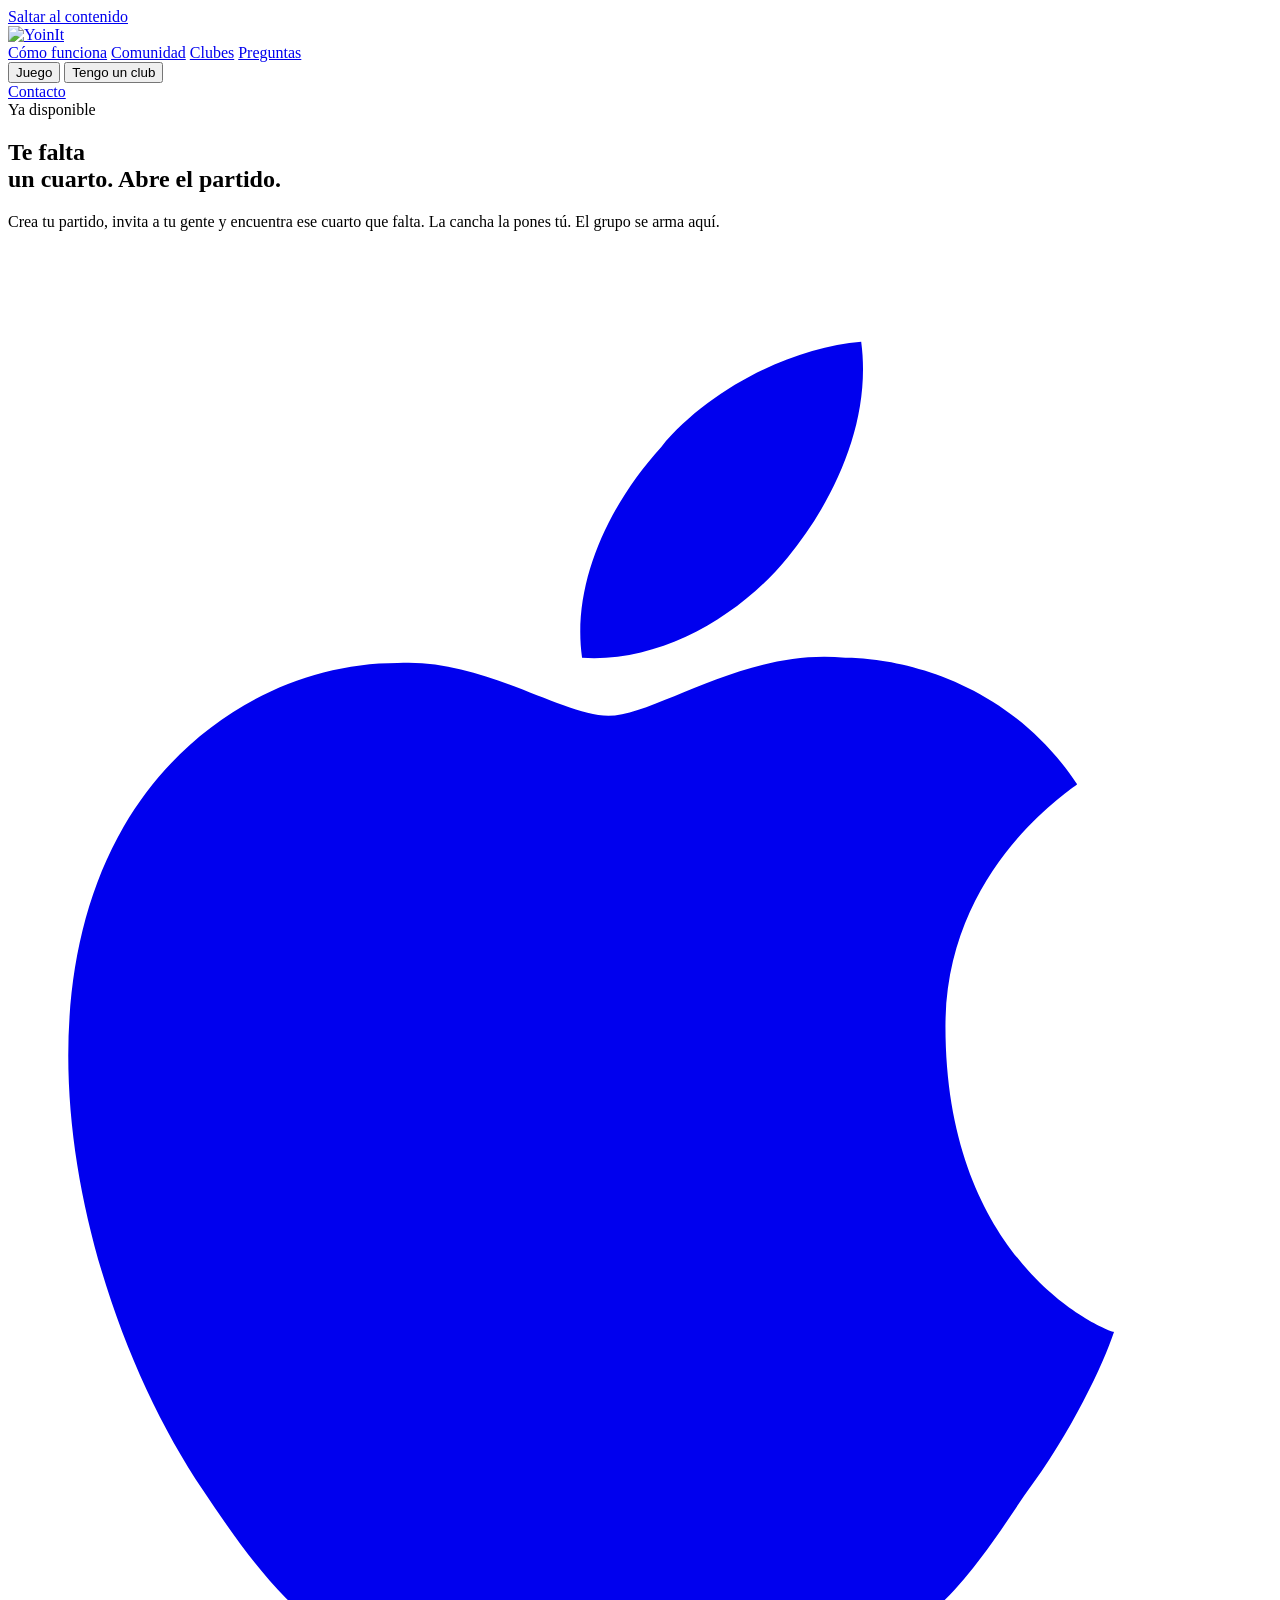
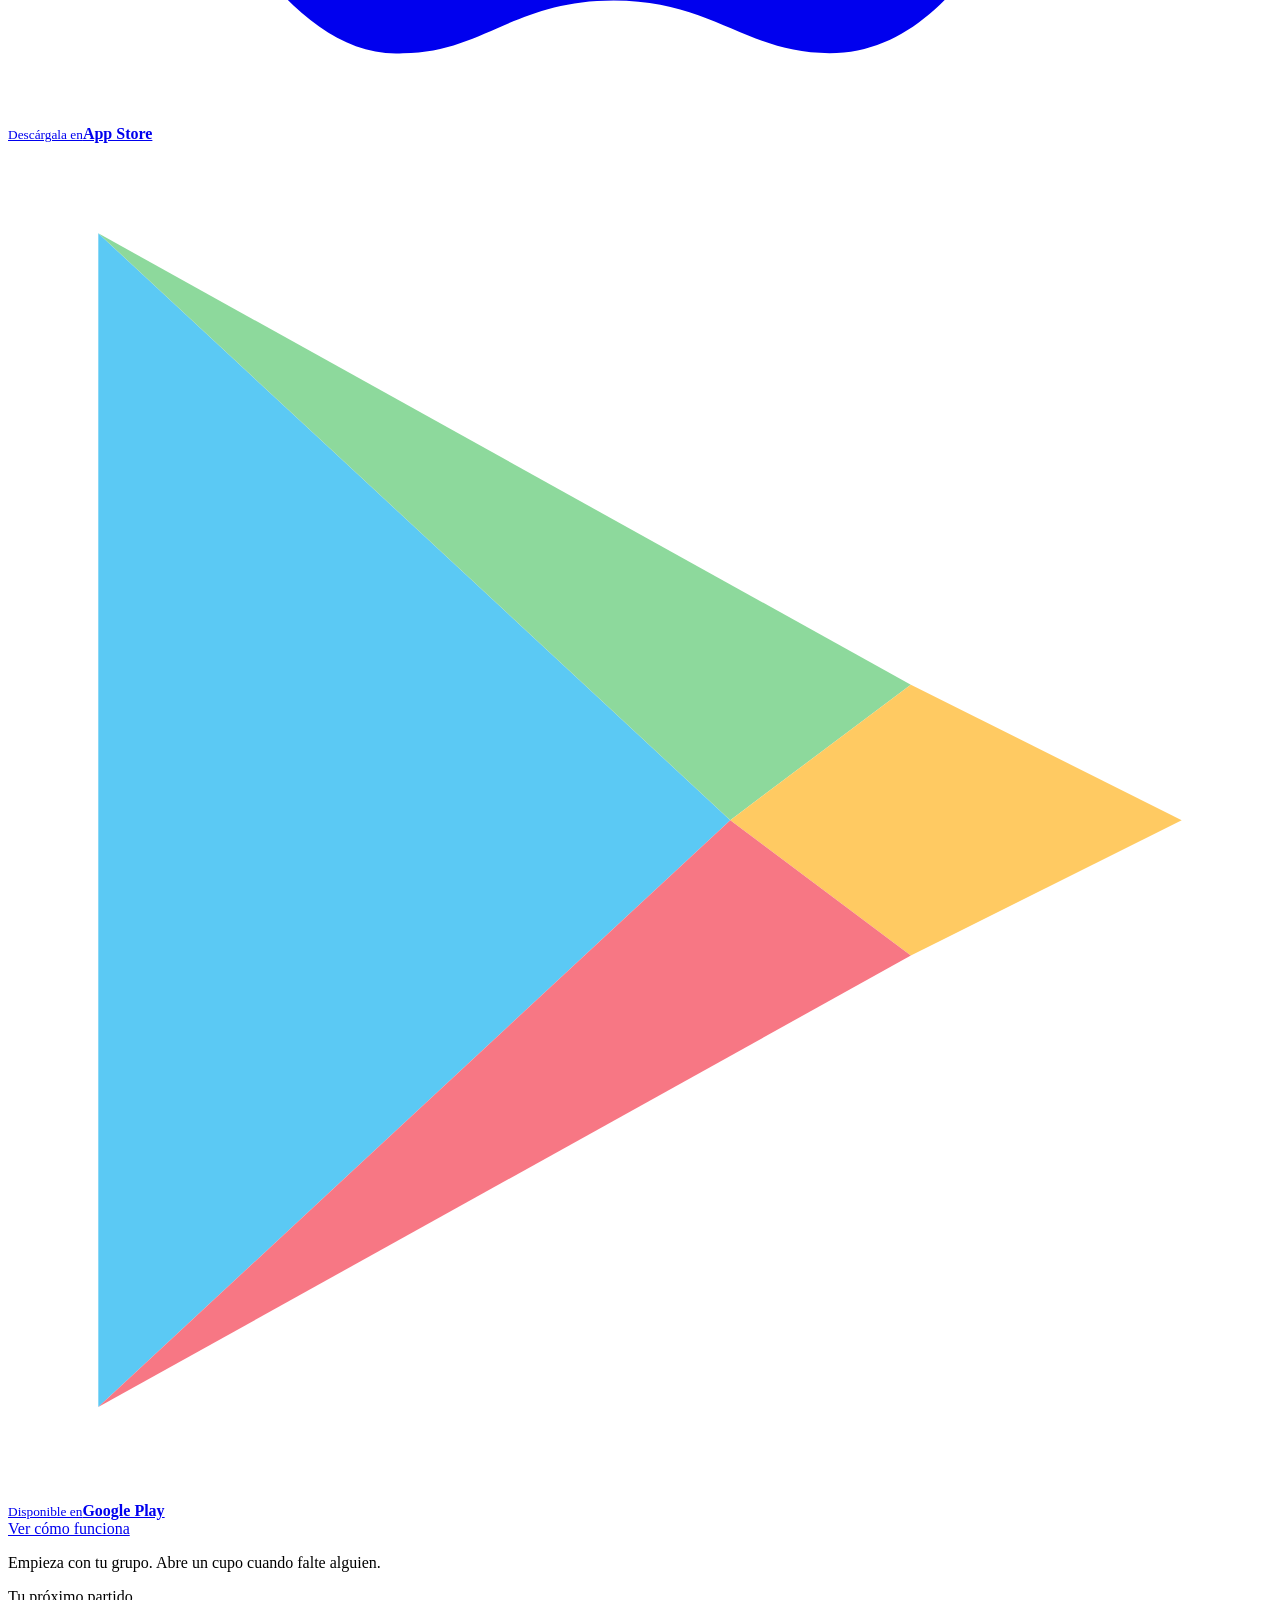
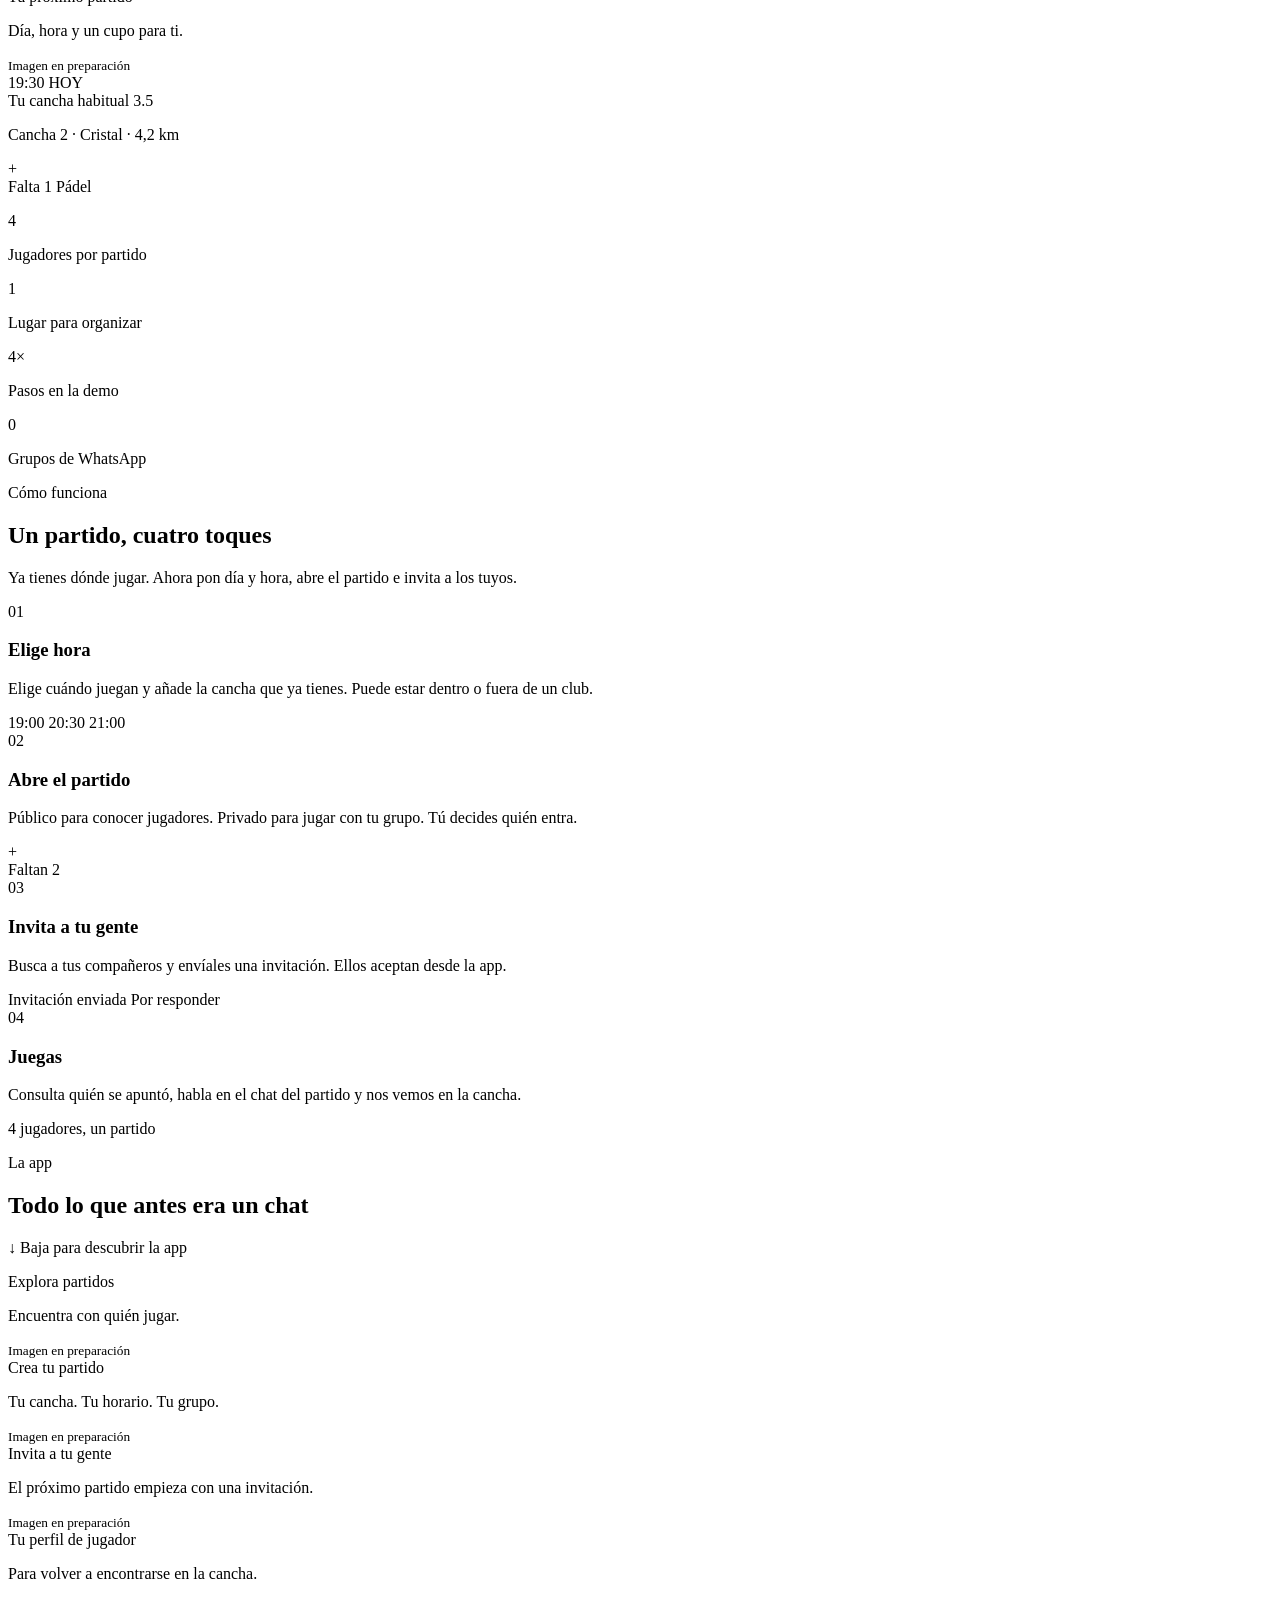
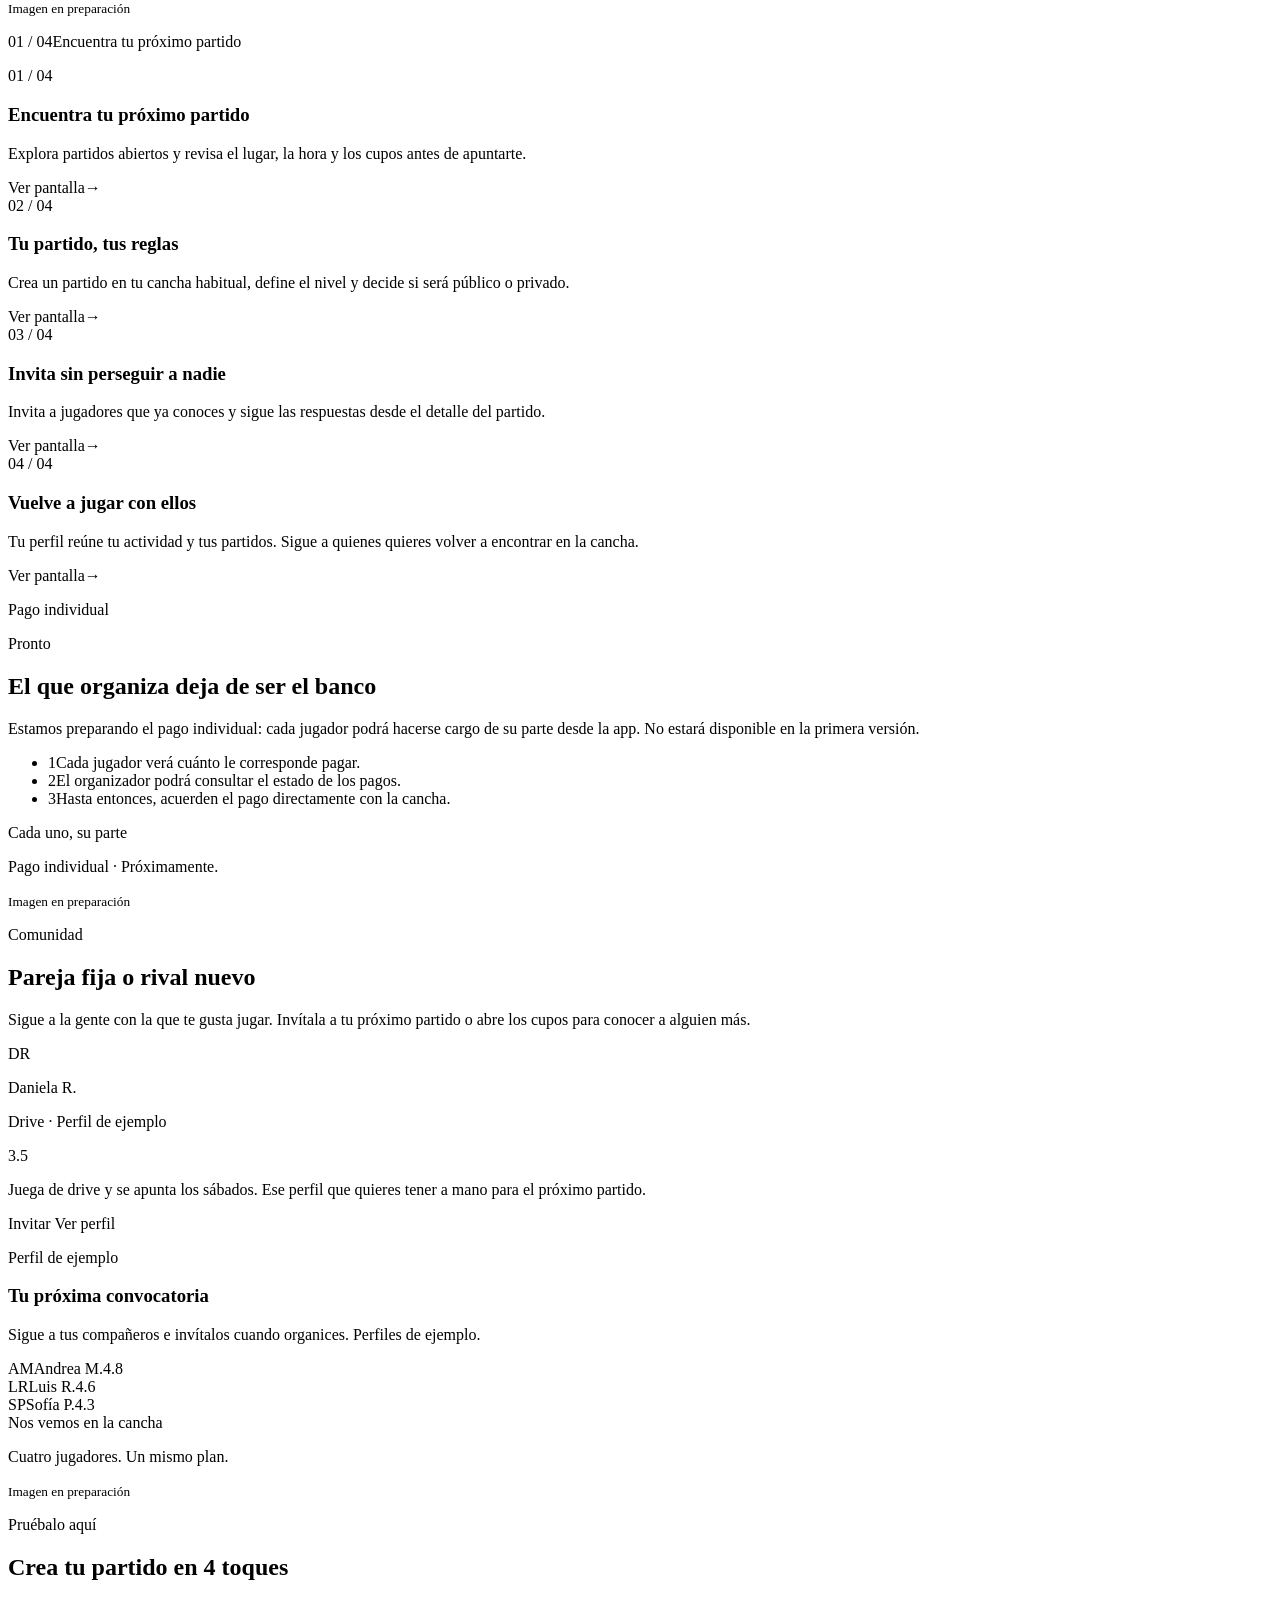
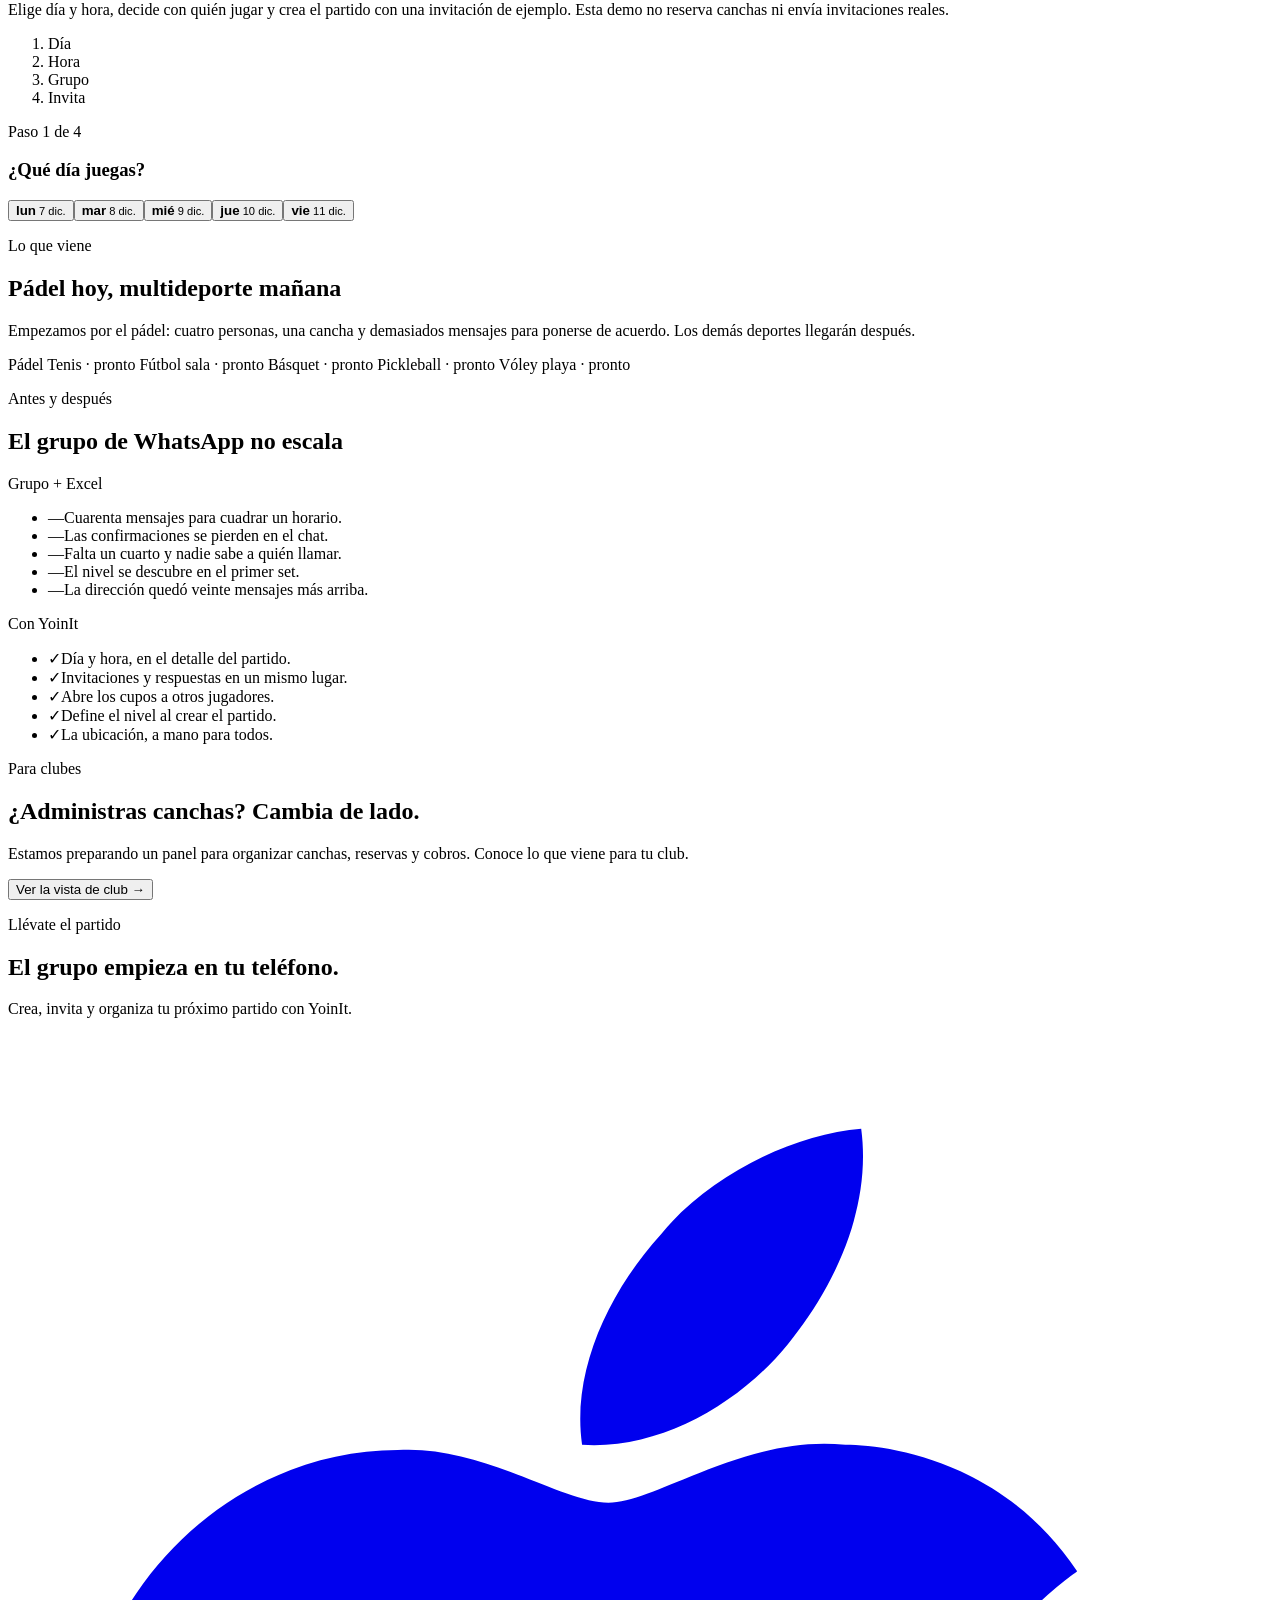
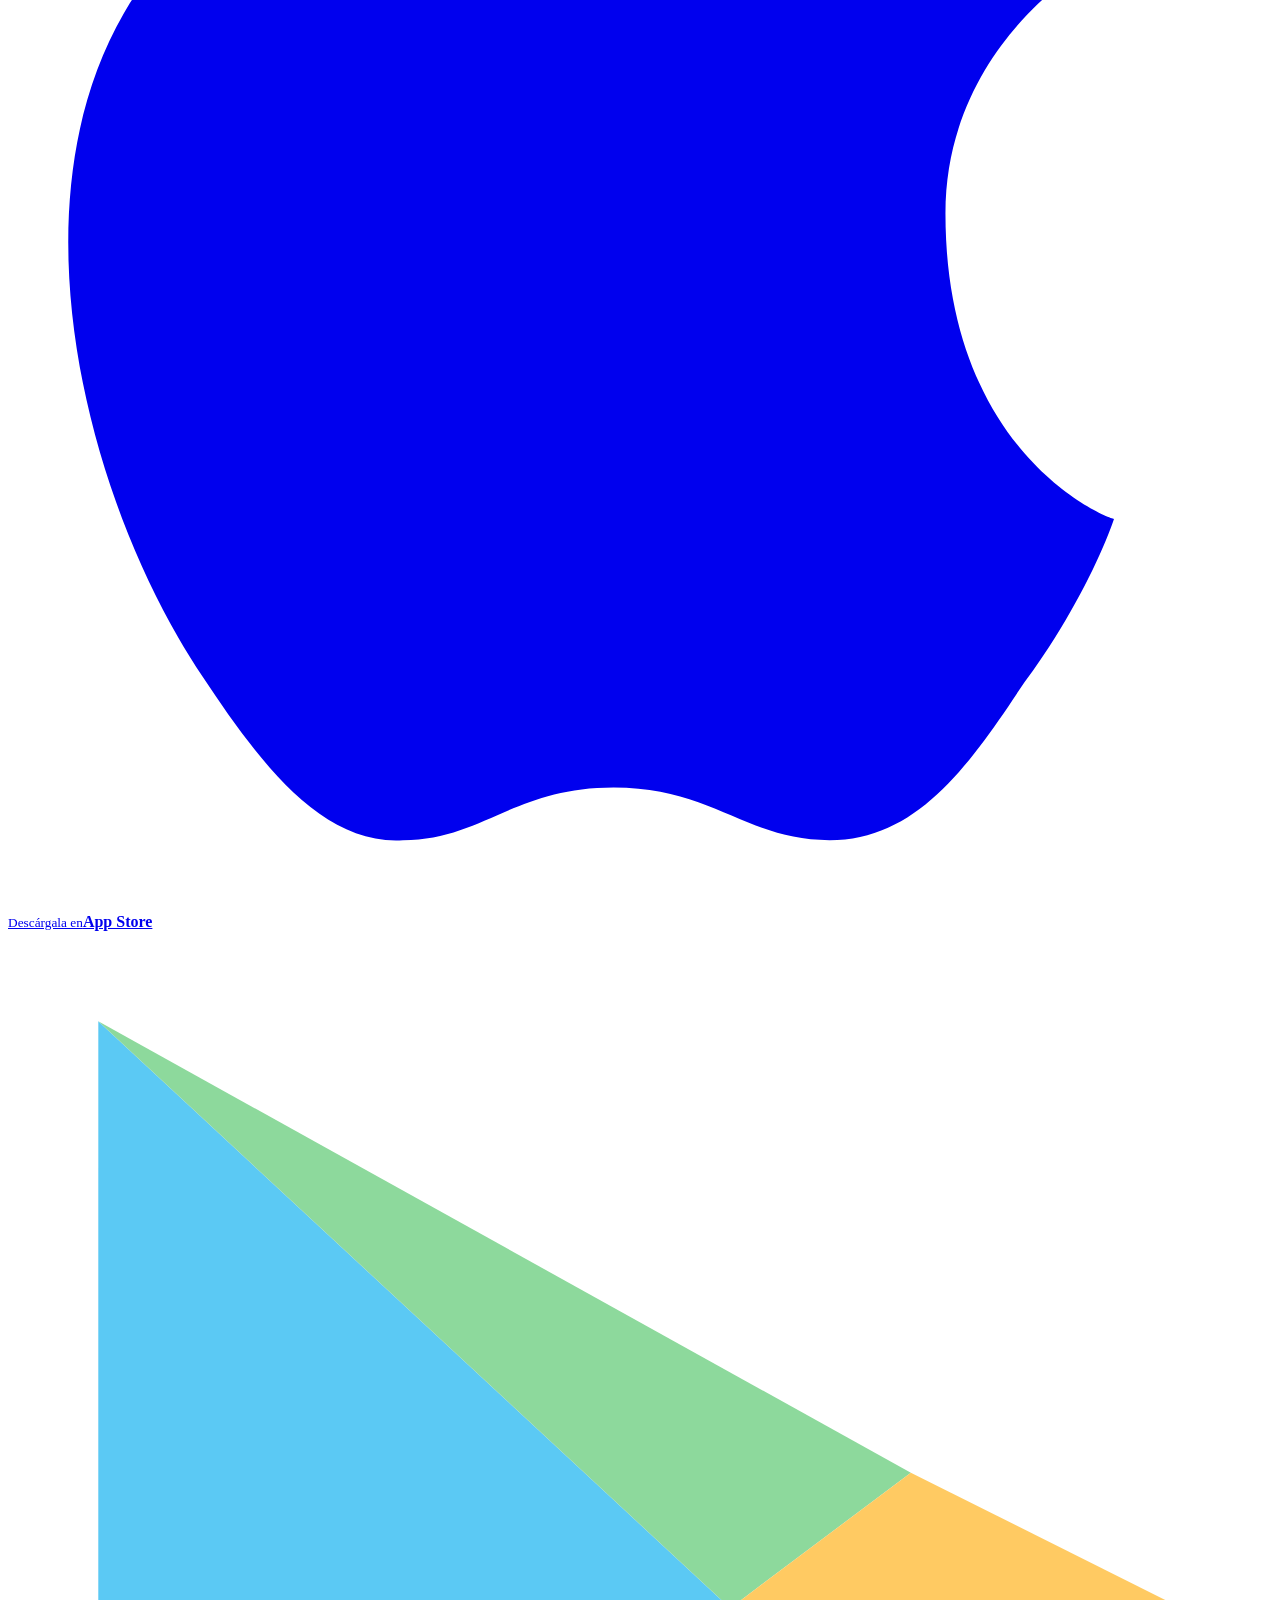
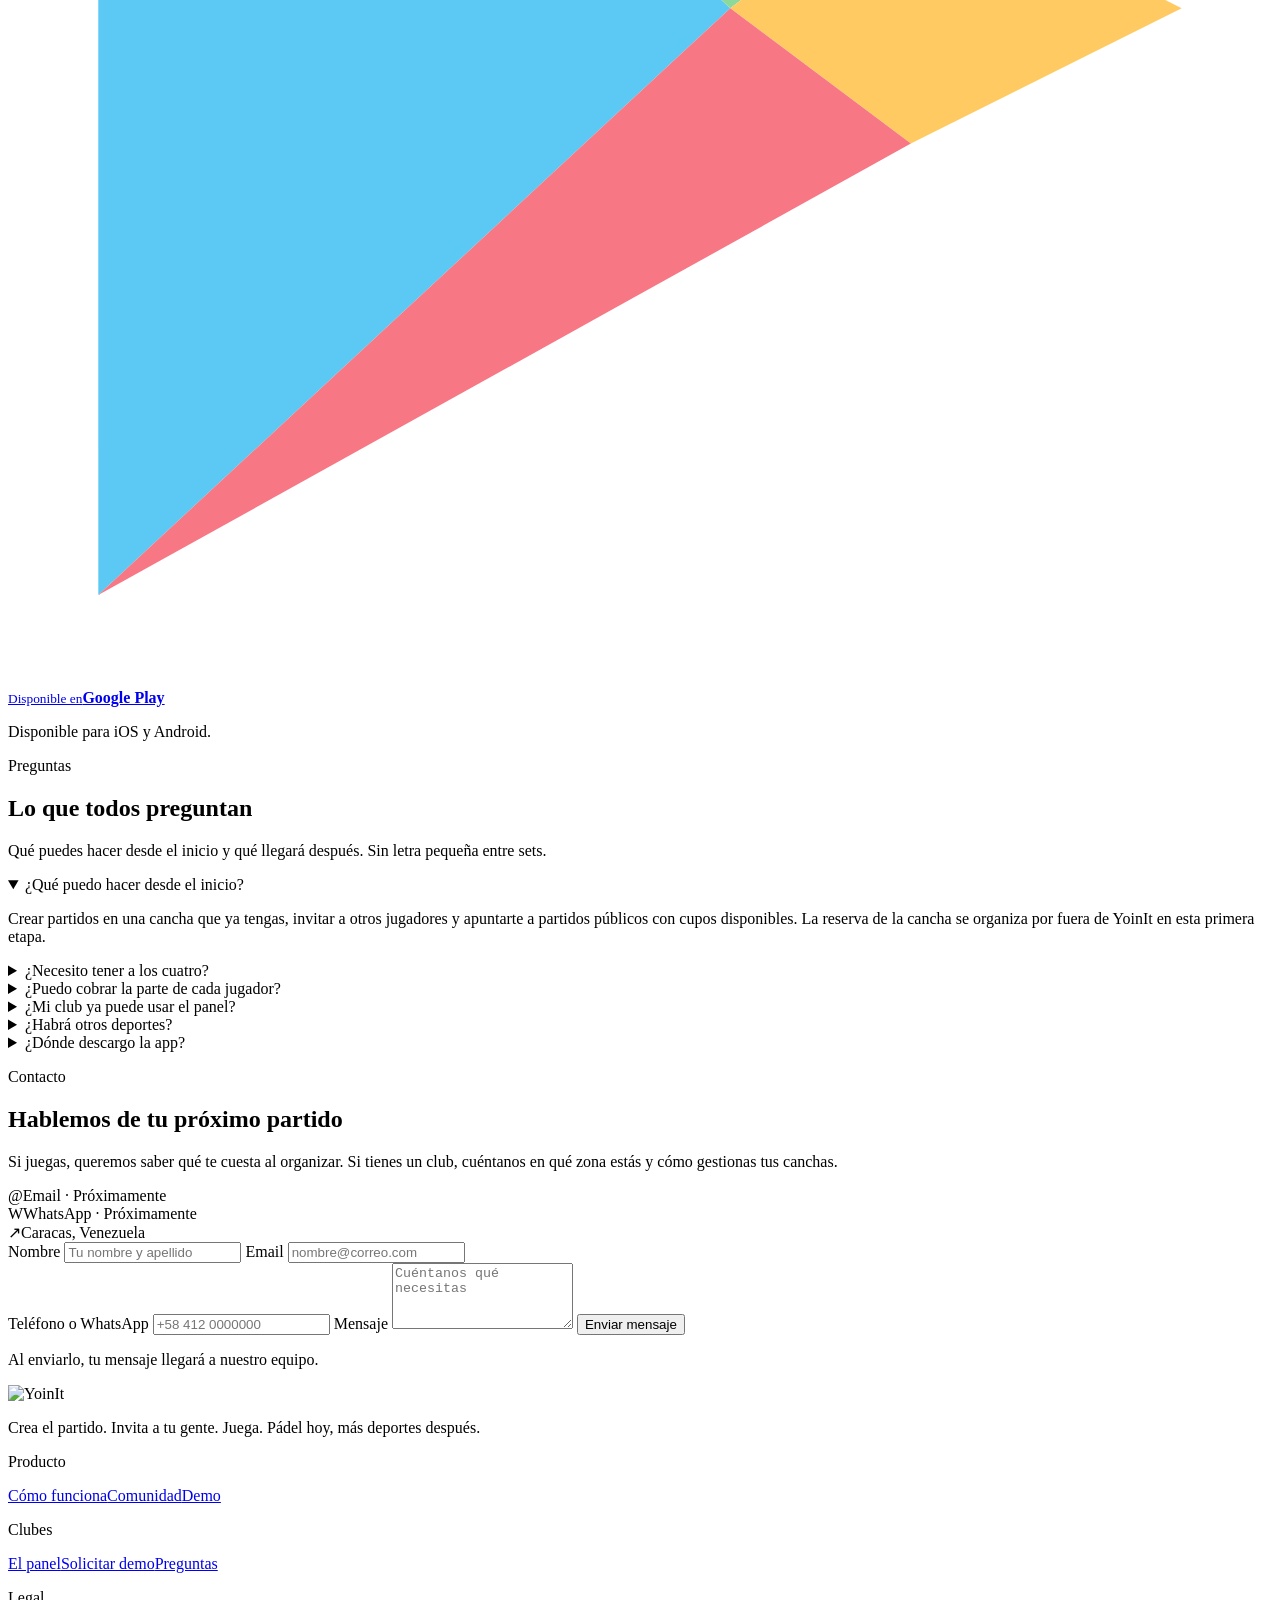
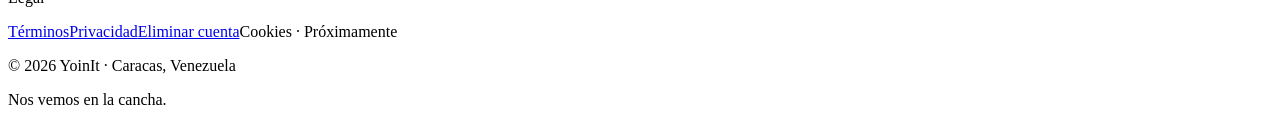
==== commit 5048a34e: "yoinit: web, enlaces a App Store y Google Play y fin del Pronto en las descargas Co-Authored-By: Cla" ====
--- a/index.html
+++ b/index.html
@@ -46,7 +46,7 @@
 
       <div class="yo-reveal">
         <span class="layout-016">
-          <span class="layout-017"></span>Pronto en Caracas
+          <span class="layout-017"></span>Ya disponible
         </span>
         <h1 class="layout-018">
           Te falta<br>un cuarto.
@@ -56,7 +56,7 @@
           Crea tu partido, invita a tu gente y encuentra ese cuarto que falta. La cancha la pones tú. El grupo se arma aquí.
         </p>
 
-        <div class="store-buttons"><a class="store-badge" data-store="ios" role="link" aria-disabled="true" aria-label="Descargar en App Store, próximamente"><svg viewBox="0 0 24 28" aria-hidden="true"><path fill="currentColor" d="M17.8 14.8c0-3 2.4-4.5 2.5-4.6-1.4-2.1-3.6-2.4-4.4-2.4-1.9-.2-3.6 1.1-4.5 1.1s-2.4-1.1-4-1c-2.1 0-4.1 1.2-5.2 3.1-2.2 3.8-.6 9.5 1.5 12.6 1 1.5 2.2 3.2 3.8 3.1 1.5 0 2.1-1 4-1s2.5 1 4.1 1c1.7 0 2.7-1.5 3.7-3 .9-1.2 1.5-2.5 1.7-3.1-.1 0-3.2-1.2-3.2-5.8zM14.8 5.9c.9-1.1 1.6-2.6 1.4-4.1-1.3.1-2.9.9-3.8 2-1 1.1-1.7 2.6-1.5 4 1.5.1 3-.8 3.9-1.9z"></path></svg><span><small>Descárgala en</small><strong>App Store</strong></span><span class="store-pending">Pronto</span></a><a class="store-badge" data-store="android" role="link" aria-disabled="true" aria-label="Descargar en Google Play, próximamente"><svg viewBox="0 0 28 30" aria-hidden="true"><path fill="#5BC9F4" d="M2 2 16 15 2 28z"></path><path fill="#8DD99C" d="m2 2 18 10-4 3z"></path><path fill="#FFCA62" d="m20 12 6 3-6 3-4-3z"></path><path fill="#F77784" d="m2 28 14-13 4 3z"></path></svg><span><small>Disponible en</small><strong>Google Play</strong></span><span class="store-pending">Pronto</span></a></div><div class="hero-actions layout-021">
+        <div class="store-buttons"><a class="store-badge" data-store="ios" href="https://apps.apple.com/app/id6824063226" aria-label="Descargar en App Store"><svg viewBox="0 0 24 28" aria-hidden="true"><path fill="currentColor" d="M17.8 14.8c0-3 2.4-4.5 2.5-4.6-1.4-2.1-3.6-2.4-4.4-2.4-1.9-.2-3.6 1.1-4.5 1.1s-2.4-1.1-4-1c-2.1 0-4.1 1.2-5.2 3.1-2.2 3.8-.6 9.5 1.5 12.6 1 1.5 2.2 3.2 3.8 3.1 1.5 0 2.1-1 4-1s2.5 1 4.1 1c1.7 0 2.7-1.5 3.7-3 .9-1.2 1.5-2.5 1.7-3.1-.1 0-3.2-1.2-3.2-5.8zM14.8 5.9c.9-1.1 1.6-2.6 1.4-4.1-1.3.1-2.9.9-3.8 2-1 1.1-1.7 2.6-1.5 4 1.5.1 3-.8 3.9-1.9z"></path></svg><span><small>Descárgala en</small><strong>App Store</strong></span></a><a class="store-badge" data-store="android" href="https://play.google.com/store/apps/details?id=com.yoinit.app" aria-label="Descargar en Google Play"><svg viewBox="0 0 28 30" aria-hidden="true"><path fill="#5BC9F4" d="M2 2 16 15 2 28z"></path><path fill="#8DD99C" d="m2 2 18 10-4 3z"></path><path fill="#FFCA62" d="m20 12 6 3-6 3-4-3z"></path><path fill="#F77784" d="m2 28 14-13 4 3z"></path></svg><span><small>Disponible en</small><strong>Google Play</strong></span></a></div><div class="hero-actions layout-021">
           
           <a href="#demo" class="yo-btn-secondary layout-022">Ver cómo funciona</a>
         </div>
@@ -374,7 +374,7 @@
       <button type="button" data-mode="club" class="layout-149">Ver la vista de club →</button>
     </div>
   </section>
-<section id="descargas" class="download-section"><div class="page-width"><p class="eyebrow">Llévate el partido</p><h2>El grupo empieza en tu teléfono.</h2><p>Crea, invita y organiza tu próximo partido con YoinIt.</p><div class="store-buttons"><a class="store-badge" data-store="ios" role="link" aria-disabled="true" aria-label="Descargar en App Store, próximamente"><svg viewBox="0 0 24 28" aria-hidden="true"><path fill="currentColor" d="M17.8 14.8c0-3 2.4-4.5 2.5-4.6-1.4-2.1-3.6-2.4-4.4-2.4-1.9-.2-3.6 1.1-4.5 1.1s-2.4-1.1-4-1c-2.1 0-4.1 1.2-5.2 3.1-2.2 3.8-.6 9.5 1.5 12.6 1 1.5 2.2 3.2 3.8 3.1 1.5 0 2.1-1 4-1s2.5 1 4.1 1c1.7 0 2.7-1.5 3.7-3 .9-1.2 1.5-2.5 1.7-3.1-.1 0-3.2-1.2-3.2-5.8zM14.8 5.9c.9-1.1 1.6-2.6 1.4-4.1-1.3.1-2.9.9-3.8 2-1 1.1-1.7 2.6-1.5 4 1.5.1 3-.8 3.9-1.9z"></path></svg><span><small>Descárgala en</small><strong>App Store</strong></span><span class="store-pending">Pronto</span></a><a class="store-badge" data-store="android" role="link" aria-disabled="true" aria-label="Descargar en Google Play, próximamente"><svg viewBox="0 0 28 30" aria-hidden="true"><path fill="#5BC9F4" d="M2 2 16 15 2 28z"></path><path fill="#8DD99C" d="m2 2 18 10-4 3z"></path><path fill="#FFCA62" d="m20 12 6 3-6 3-4-3z"></path><path fill="#F77784" d="m2 28 14-13 4 3z"></path></svg><span><small>Disponible en</small><strong>Google Play</strong></span><span class="store-pending">Pronto</span></a></div><p class="download-note">Próximamente para iOS y Android.</p></div></section></div>
+<section id="descargas" class="download-section"><div class="page-width"><p class="eyebrow">Llévate el partido</p><h2>El grupo empieza en tu teléfono.</h2><p>Crea, invita y organiza tu próximo partido con YoinIt.</p><div class="store-buttons"><a class="store-badge" data-store="ios" href="https://apps.apple.com/app/id6824063226" aria-label="Descargar en App Store"><svg viewBox="0 0 24 28" aria-hidden="true"><path fill="currentColor" d="M17.8 14.8c0-3 2.4-4.5 2.5-4.6-1.4-2.1-3.6-2.4-4.4-2.4-1.9-.2-3.6 1.1-4.5 1.1s-2.4-1.1-4-1c-2.1 0-4.1 1.2-5.2 3.1-2.2 3.8-.6 9.5 1.5 12.6 1 1.5 2.2 3.2 3.8 3.1 1.5 0 2.1-1 4-1s2.5 1 4.1 1c1.7 0 2.7-1.5 3.7-3 .9-1.2 1.5-2.5 1.7-3.1-.1 0-3.2-1.2-3.2-5.8zM14.8 5.9c.9-1.1 1.6-2.6 1.4-4.1-1.3.1-2.9.9-3.8 2-1 1.1-1.7 2.6-1.5 4 1.5.1 3-.8 3.9-1.9z"></path></svg><span><small>Descárgala en</small><strong>App Store</strong></span></a><a class="store-badge" data-store="android" href="https://play.google.com/store/apps/details?id=com.yoinit.app" aria-label="Descargar en Google Play"><svg viewBox="0 0 28 30" aria-hidden="true"><path fill="#5BC9F4" d="M2 2 16 15 2 28z"></path><path fill="#8DD99C" d="m2 2 18 10-4 3z"></path><path fill="#FFCA62" d="m20 12 6 3-6 3-4-3z"></path><path fill="#F77784" d="m2 28 14-13 4 3z"></path></svg><span><small>Disponible en</small><strong>Google Play</strong></span></a></div><p class="download-note">Disponible para iOS y Android.</p></div></section></div>
 </div>
 
 <!-- ============================= CLUB ============================= -->
@@ -570,7 +570,7 @@
       <p class="layout-217">Qué puedes hacer desde el inicio y qué llegará después. Sin letra pequeña entre sets.</p>
     </div>
     <div class="layout-218">
-      <details class="faq-item" open=""><summary>¿Qué puedo hacer desde el inicio?</summary><p>Crear partidos en una cancha que ya tengas, invitar a otros jugadores y apuntarte a partidos públicos con cupos disponibles. La reserva de la cancha se organiza por fuera de YoinIt en esta primera etapa.</p></details><details class="faq-item"><summary>¿Necesito tener a los cuatro?</summary><p>No. Puedes abrir un partido a la comunidad para que otros jugadores se apunten, o hacerlo privado e invitar a tu grupo. Una invitación no ocupa una plaza hasta que el jugador la acepta.</p></details><details class="faq-item"><summary>¿Puedo cobrar la parte de cada jugador?</summary><p>El pago individual llegará después del lanzamiento. Por ahora, acuerden el pago directamente entre ustedes y con la cancha.</p></details><details class="faq-item"><summary>¿Mi club ya puede usar el panel?</summary><p>El servicio para clubes es una próxima etapa. Estamos preparando la agenda de canchas, la gestión de reservas y el seguimiento de cobros.</p></details><details class="faq-item"><summary>¿Habrá otros deportes?</summary><p>Empezamos con pádel. Tenis, fútbol y otros deportes están previstos para más adelante; todavía no hay una fecha anunciada.</p></details><details class="faq-item"><summary>¿Dónde descargo la app?</summary><p>Estamos preparando el acceso para iOS y Android. Los botones de descarga se activarán cuando estén disponibles los enlaces.</p></details>
+      <details class="faq-item" open=""><summary>¿Qué puedo hacer desde el inicio?</summary><p>Crear partidos en una cancha que ya tengas, invitar a otros jugadores y apuntarte a partidos públicos con cupos disponibles. La reserva de la cancha se organiza por fuera de YoinIt en esta primera etapa.</p></details><details class="faq-item"><summary>¿Necesito tener a los cuatro?</summary><p>No. Puedes abrir un partido a la comunidad para que otros jugadores se apunten, o hacerlo privado e invitar a tu grupo. Una invitación no ocupa una plaza hasta que el jugador la acepta.</p></details><details class="faq-item"><summary>¿Puedo cobrar la parte de cada jugador?</summary><p>El pago individual llegará después del lanzamiento. Por ahora, acuerden el pago directamente entre ustedes y con la cancha.</p></details><details class="faq-item"><summary>¿Mi club ya puede usar el panel?</summary><p>El servicio para clubes es una próxima etapa. Estamos preparando la agenda de canchas, la gestión de reservas y el seguimiento de cobros.</p></details><details class="faq-item"><summary>¿Habrá otros deportes?</summary><p>Empezamos con pádel. Tenis, fútbol y otros deportes están previstos para más adelante; todavía no hay una fecha anunciada.</p></details><details class="faq-item"><summary>¿Dónde descargo la app?</summary><p>YoinIt está disponible en el App Store para iPhone y en Google Play para Android. Usa los botones de descarga de esta página.</p></details>
     </div>
   </div>
 </section>
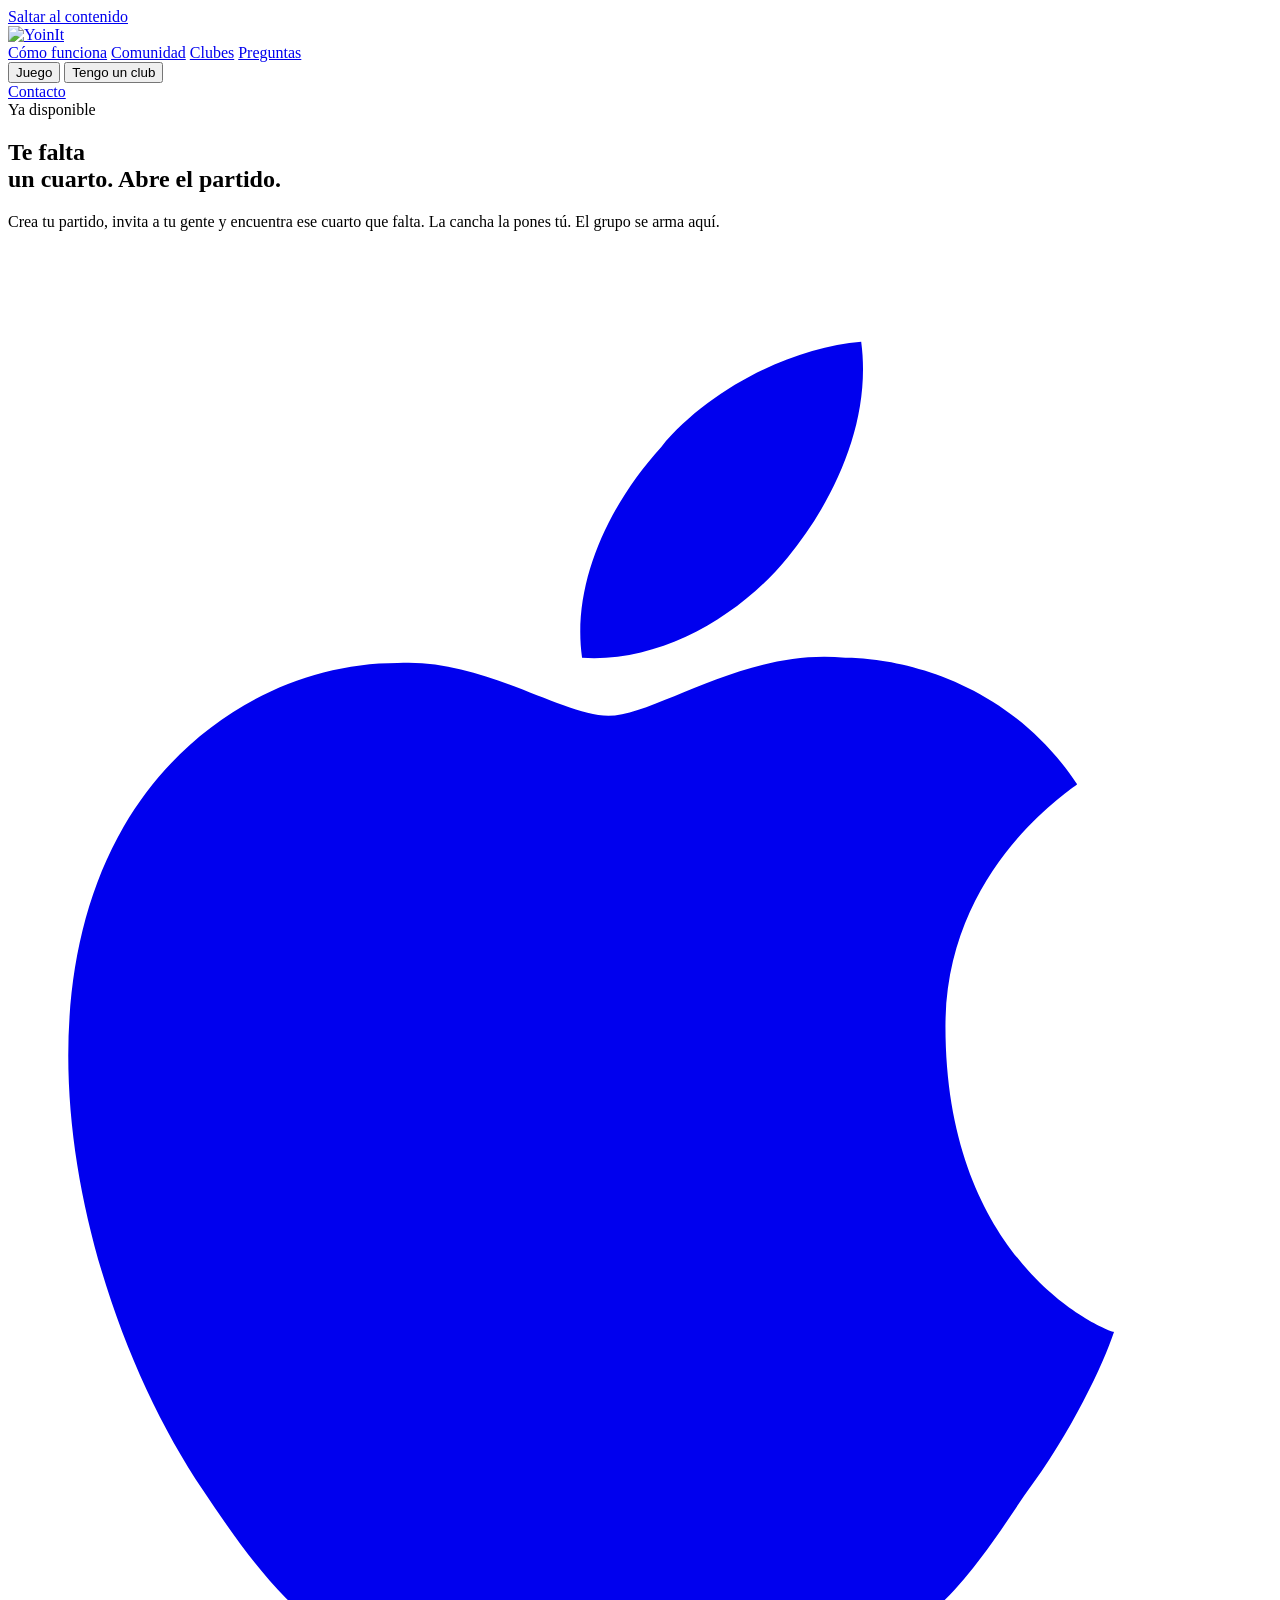
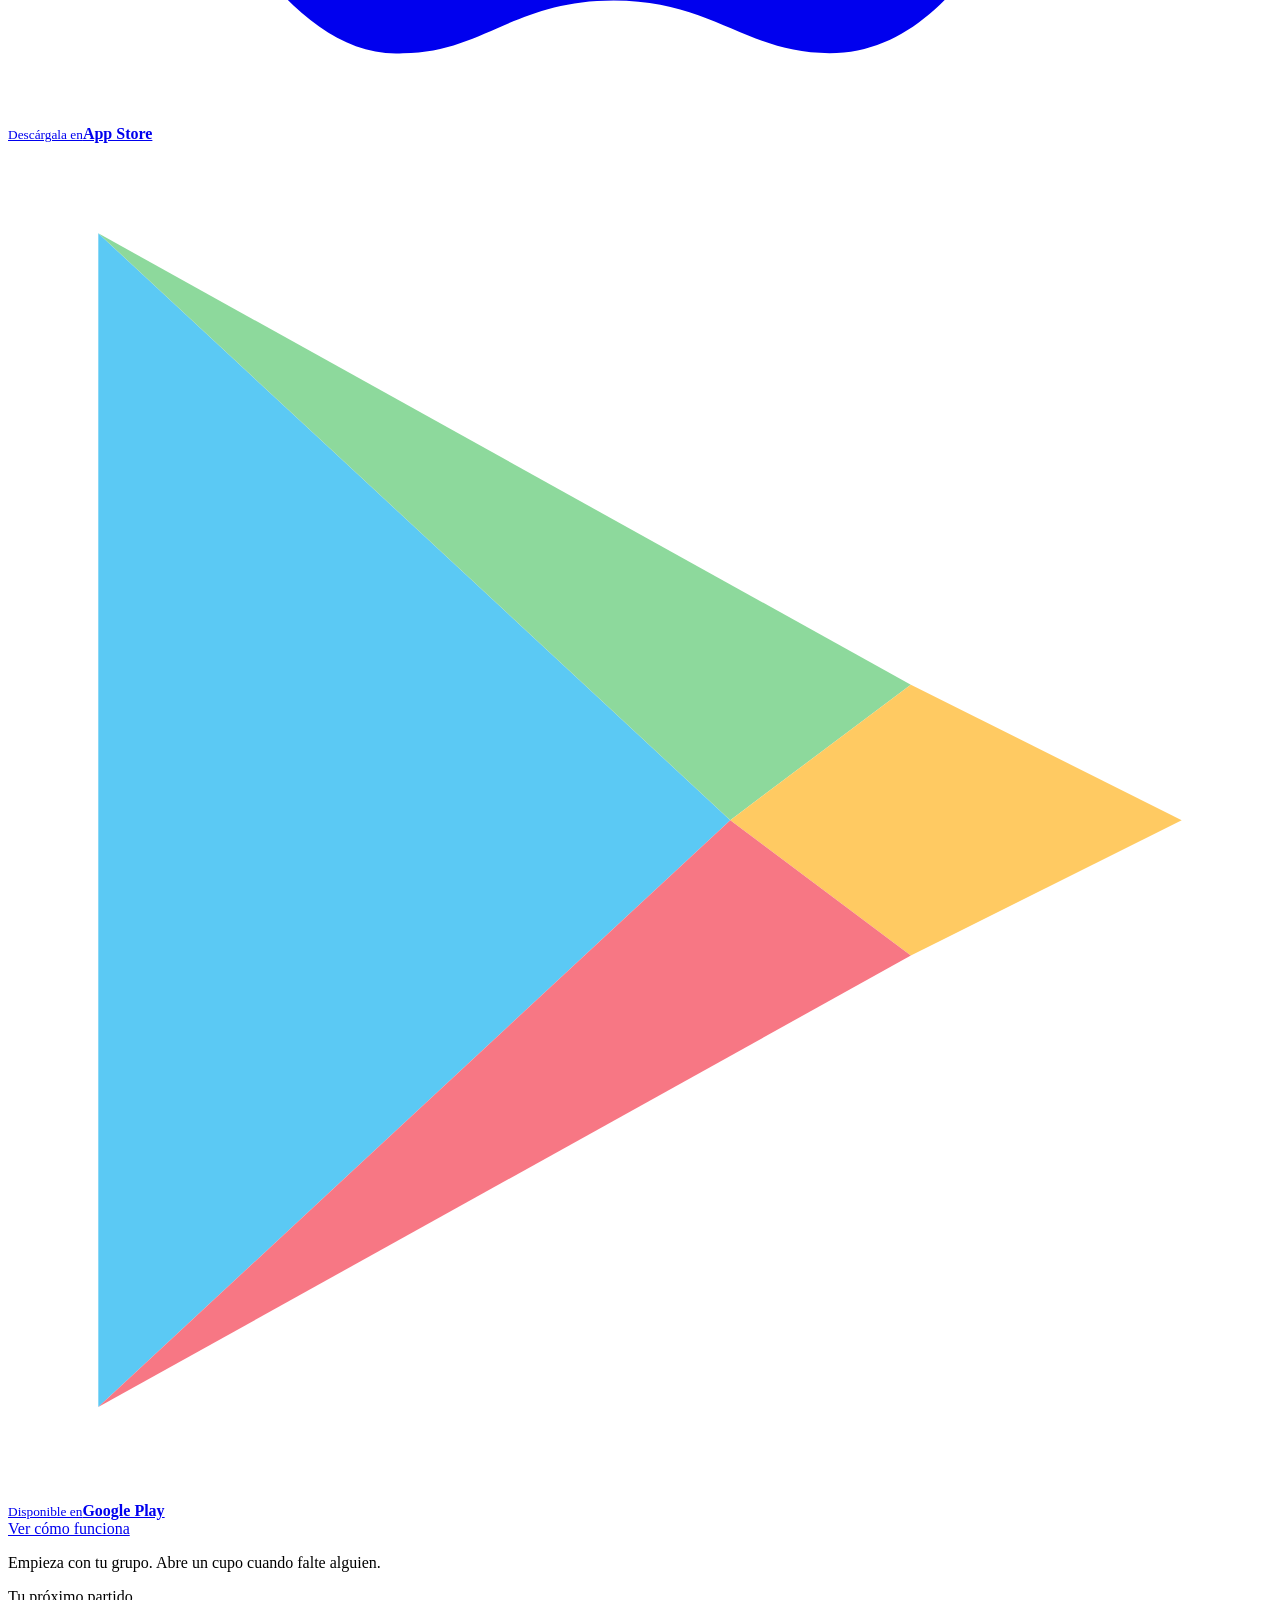
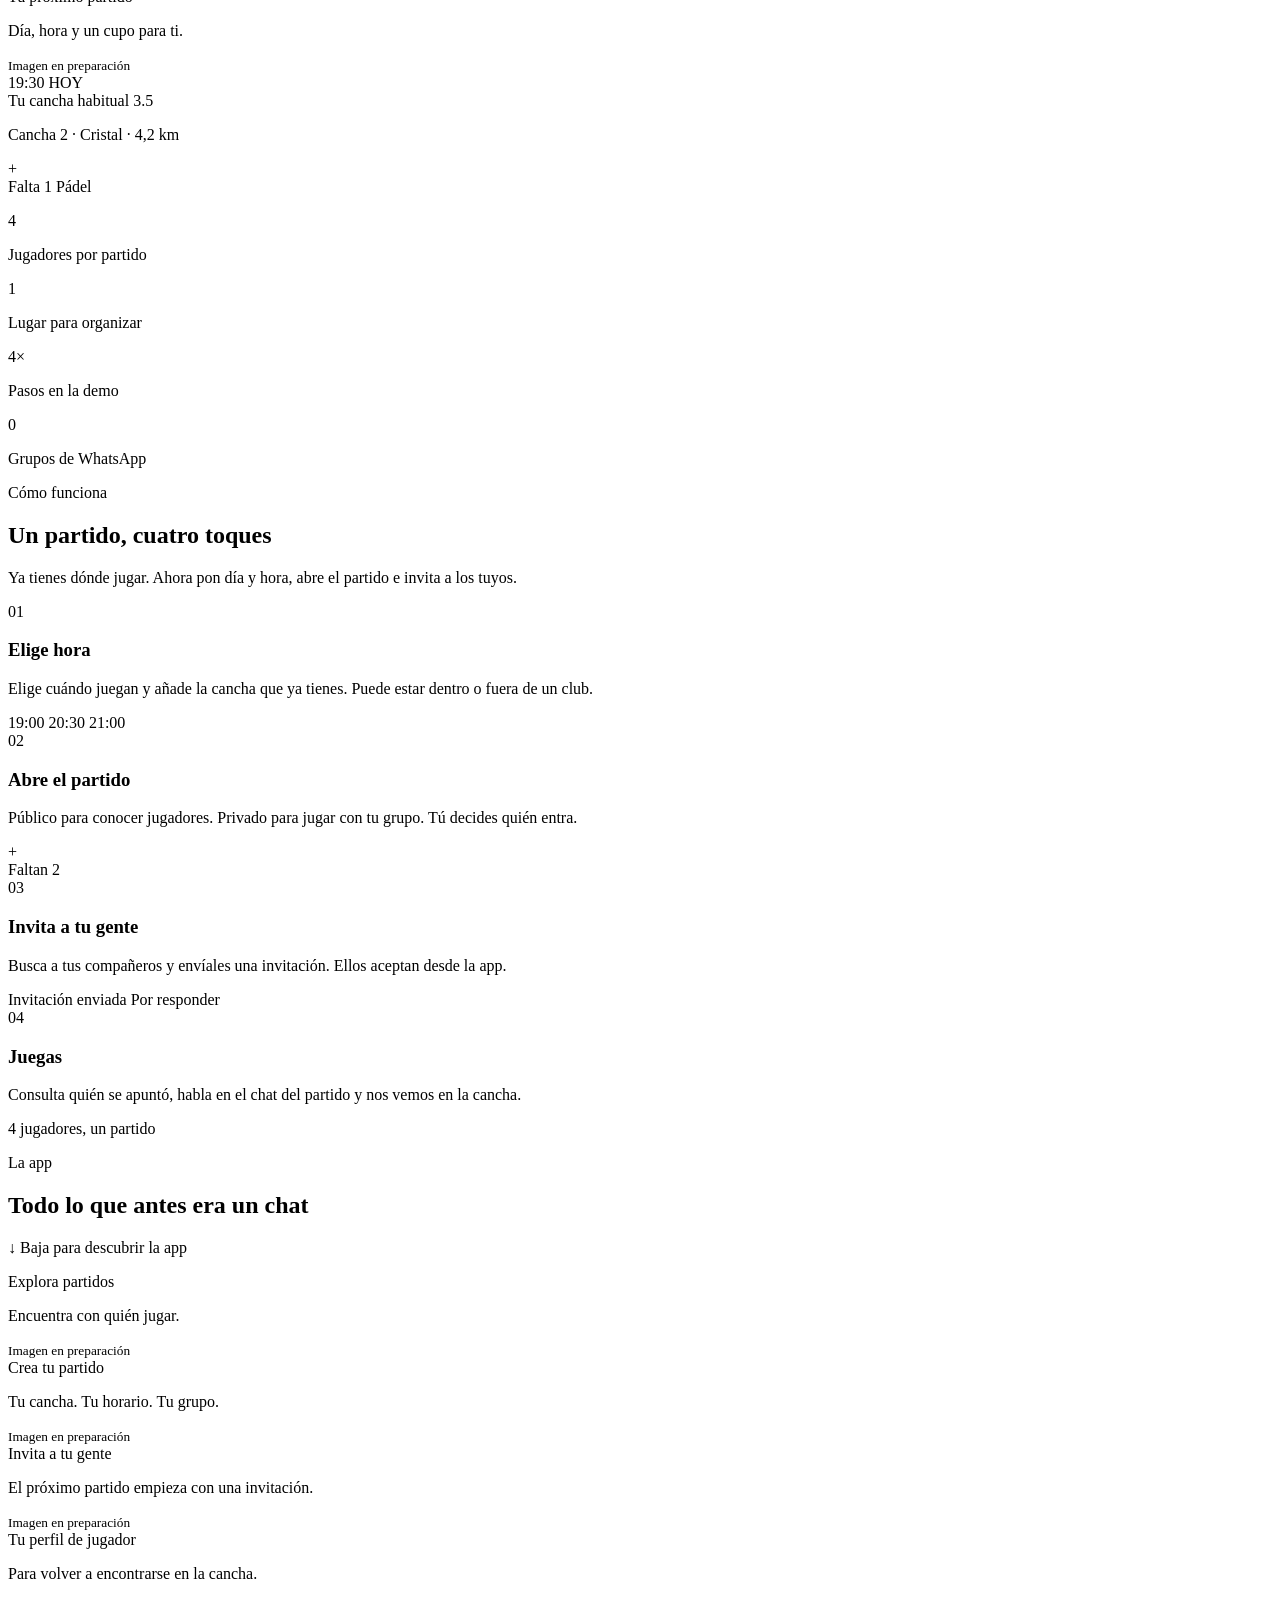
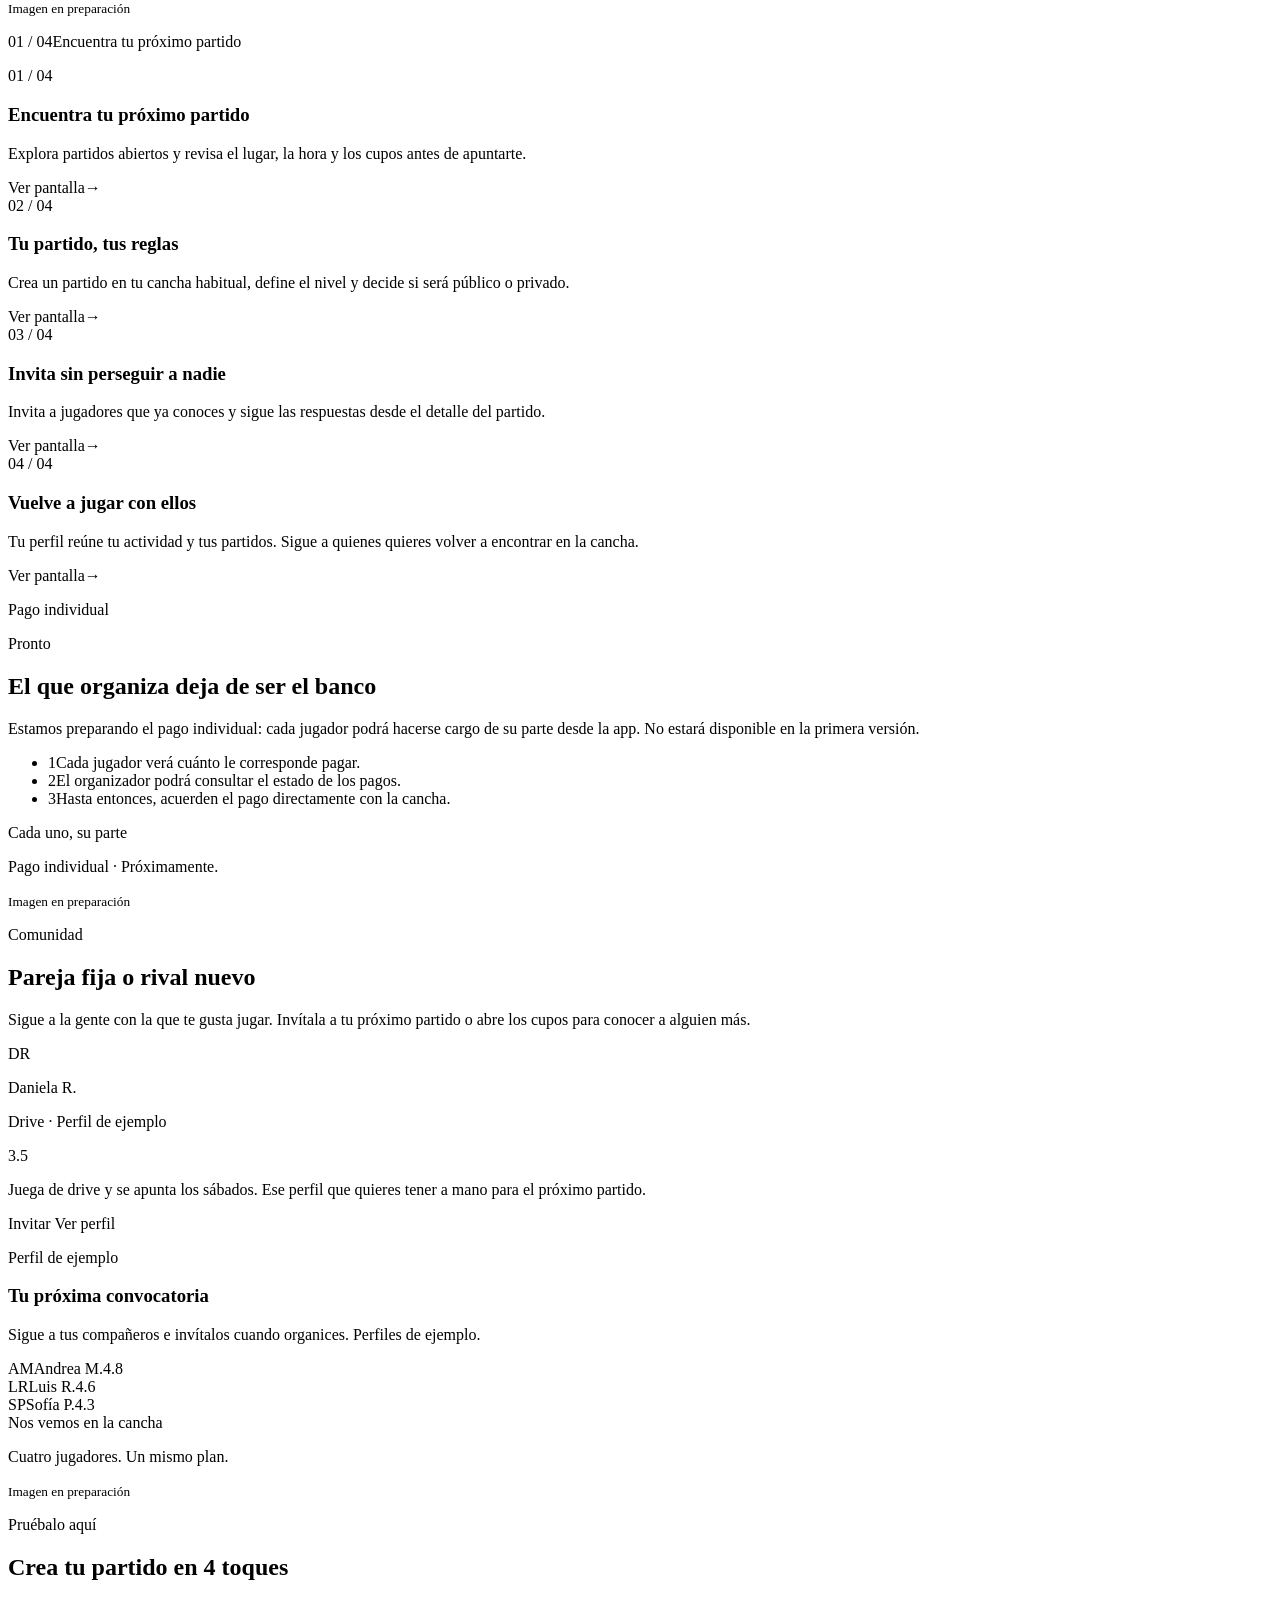
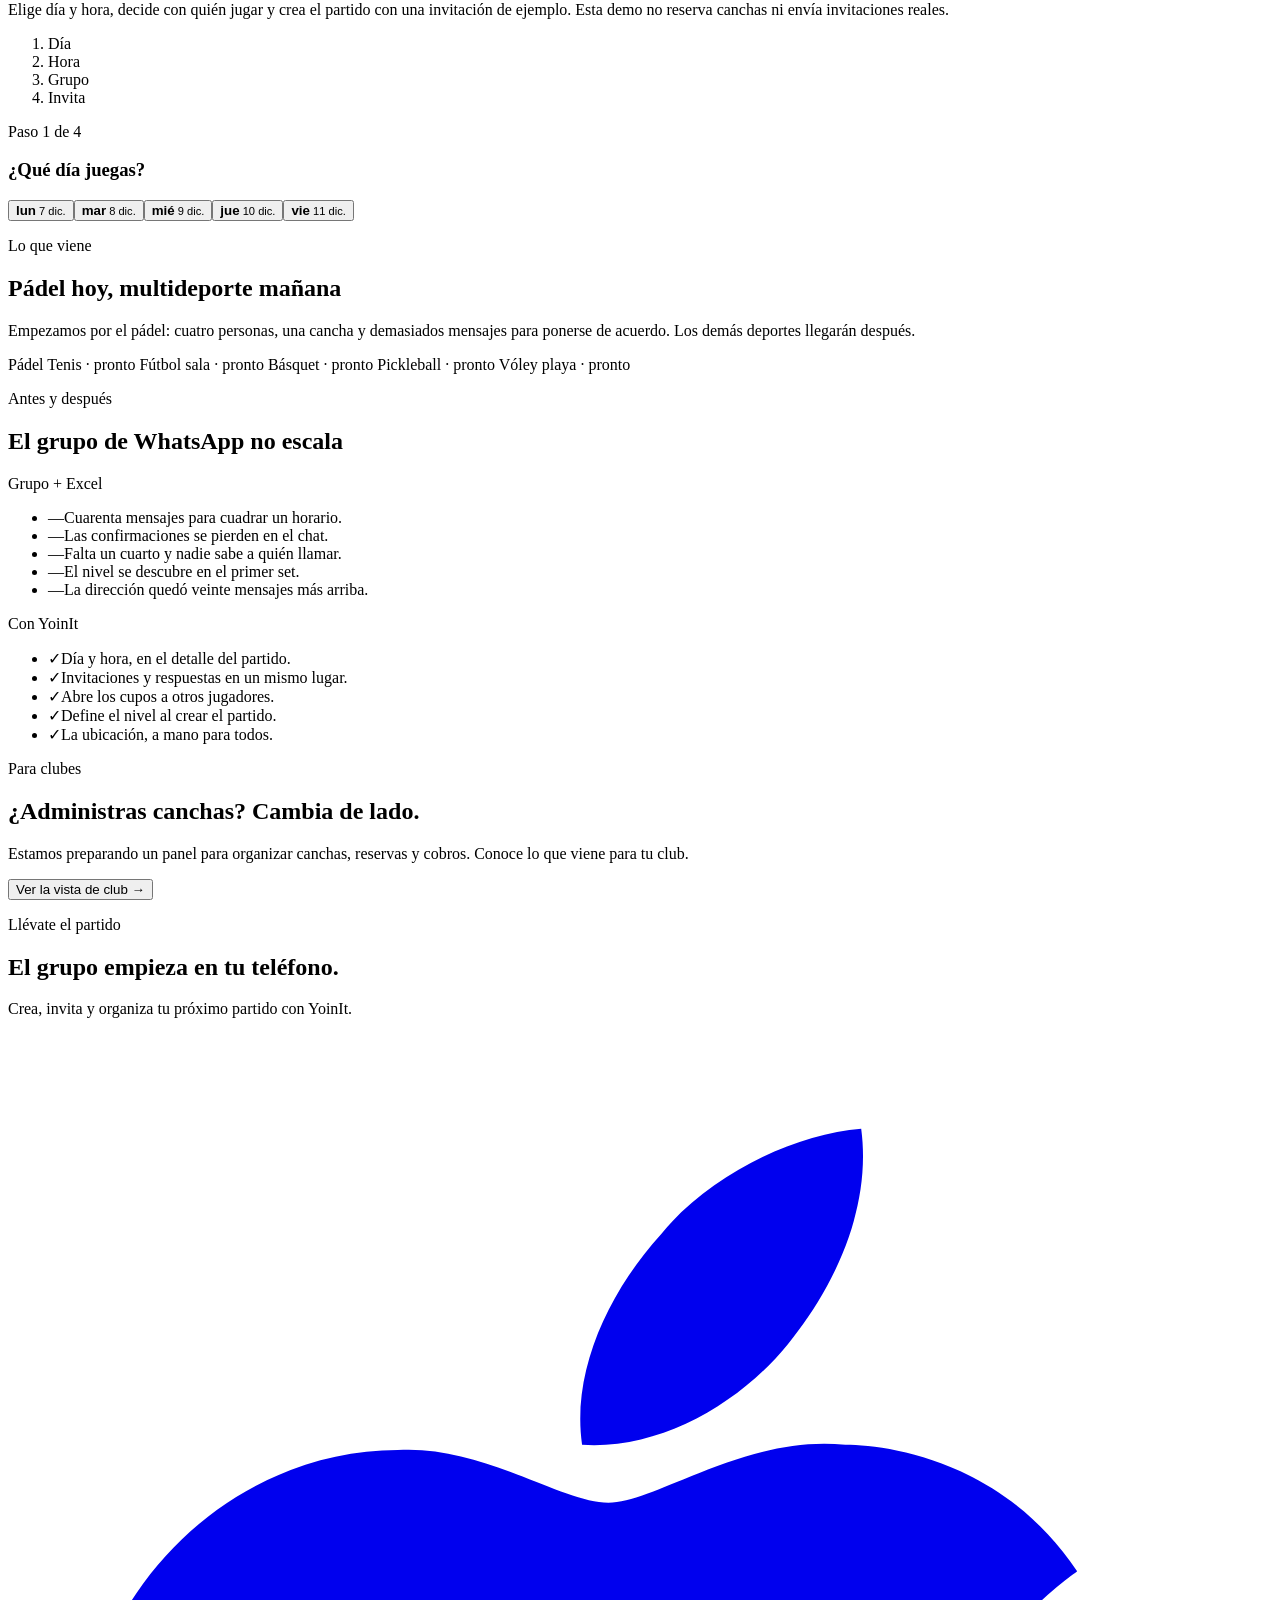
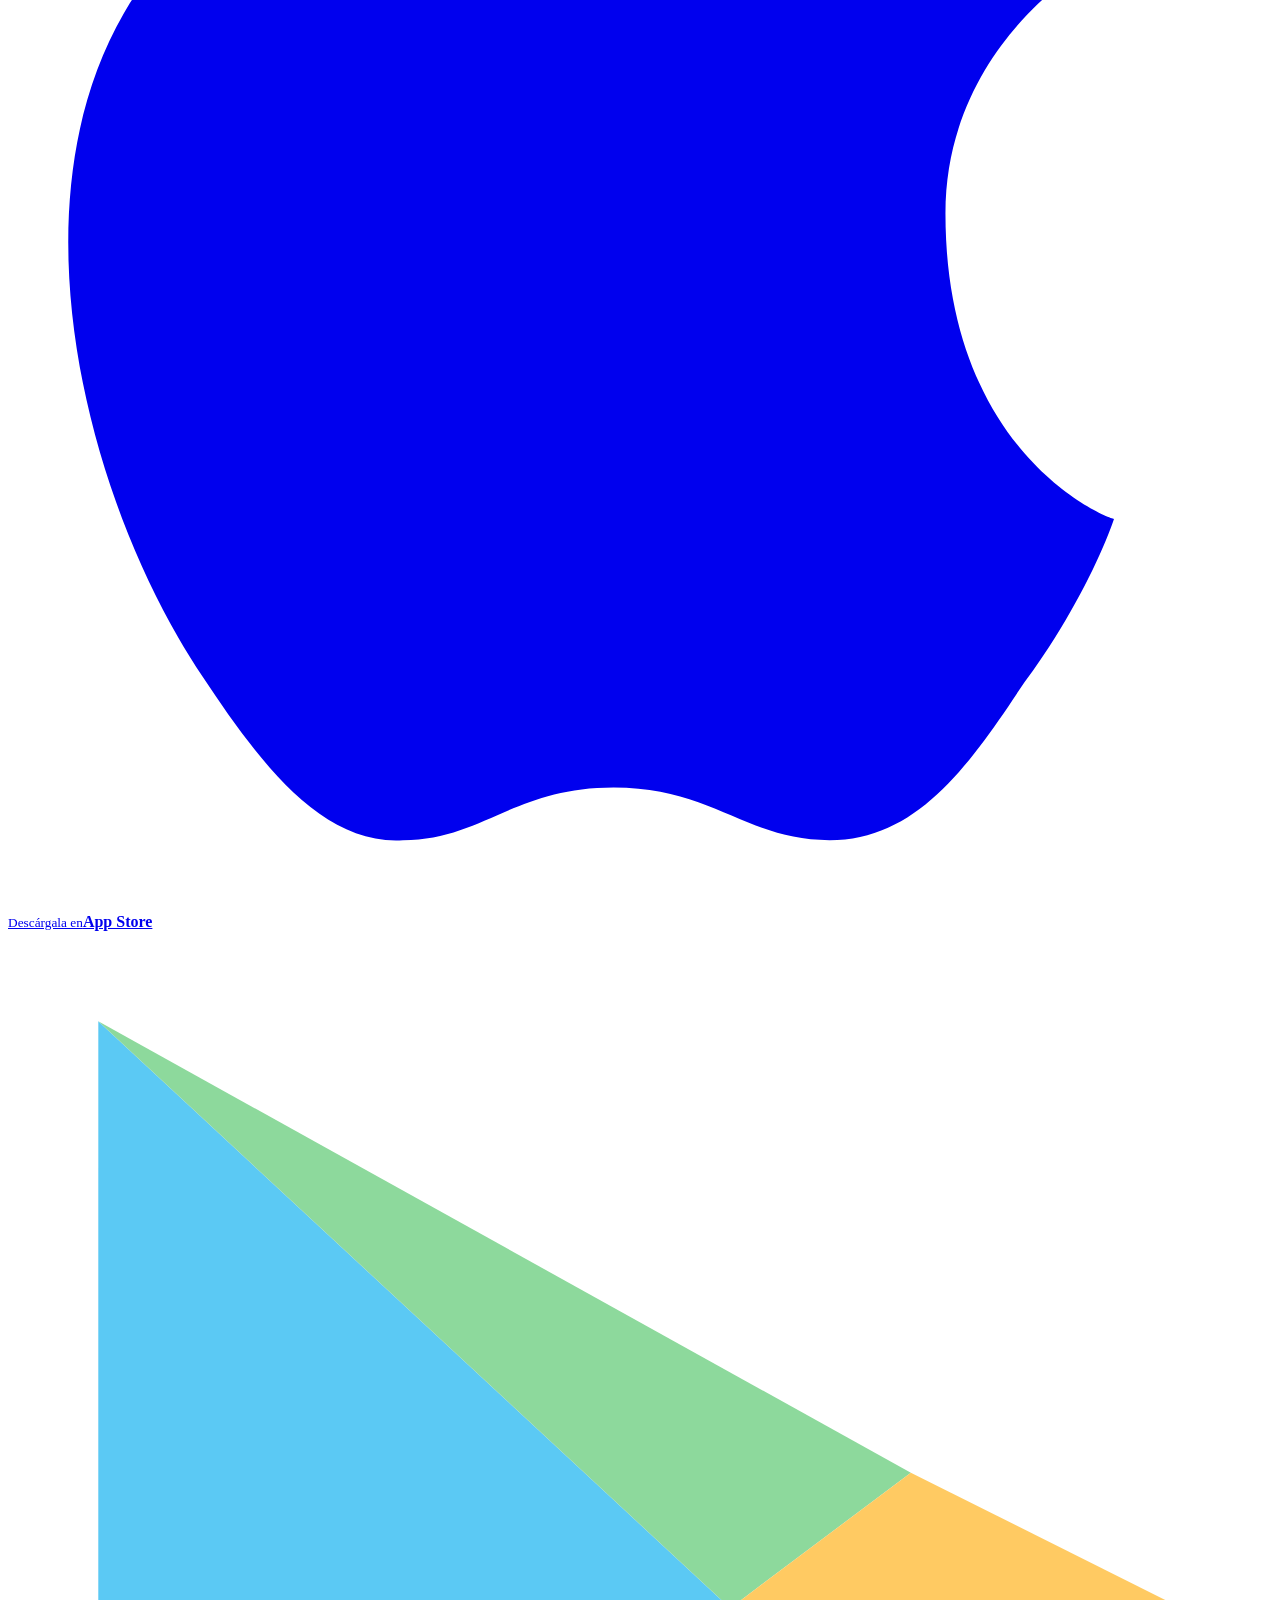
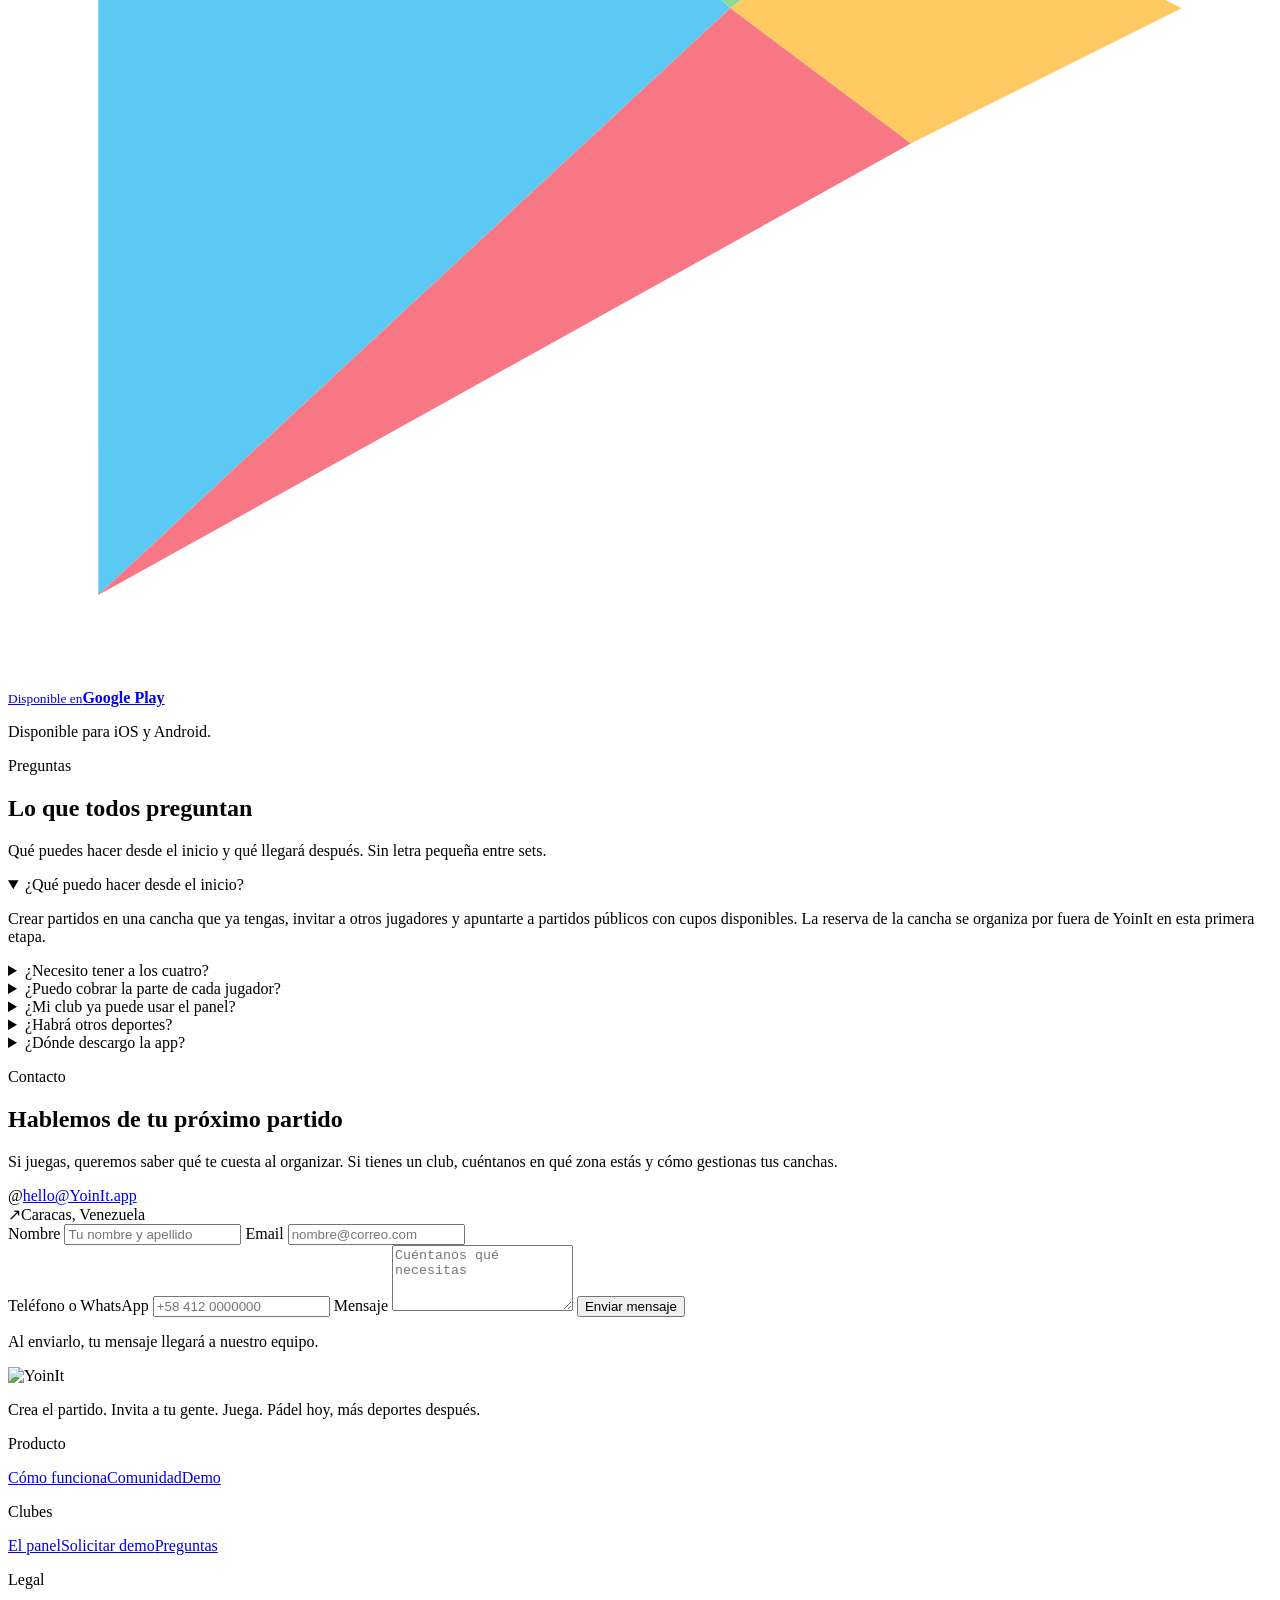
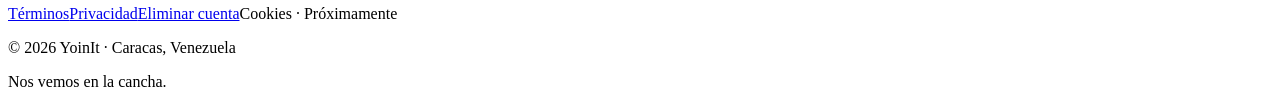
==== commit c67e124d: "yoinit: web, contacto con el correo real y sin WhatsApp pendiente Co-Authored-By: Claude Sonnet 5.5 " ====
--- a/index.html
+++ b/index.html
@@ -2,12 +2,14 @@
 <html lang="es-VE"><head>
 <meta charset="utf-8">
 <meta name="viewport" content="width=device-width, initial-scale=1">
-<meta name="robots" content="noindex, nofollow">
+<meta name="robots" content="index, follow, max-image-preview:large">
+<meta name="apple-itunes-app" content="app-id=6824063226">
+<link rel="canonical" href="https://yoinit.app/">
 <link rel="icon" href="./assets/brand/yoinit-logo-kit-v1/favicon/favicon.svg" type="image/svg+xml">
 <link rel="alternate icon" href="./assets/brand/yoinit-logo-kit-v1/favicon/favicon.ico" sizes="any">
 <link rel="apple-touch-icon" href="./assets/brand/yoinit-logo-kit-v1/favicon/apple-touch-icon.png">
 
-<title>YoinIt — Crea tu partido. Invita a tu gente.</title><link rel="preconnect" href="https://fonts.googleapis.com"><link rel="preconnect" href="https://fonts.gstatic.com" crossorigin=""><link href="https://fonts.googleapis.com/css2?family=Archivo:wght@400;500;700;800&amp;family=Plus+Jakarta+Sans:wght@400;500;600;700;800&amp;display=swap" rel="stylesheet"><meta name="description" content="Crea partidos de pádel en tu cancha, invita a tus compañeros y encuentra con quién jugar. Conoce YoinIt y prueba la demo interactiva."><link rel="stylesheet" href="./assets/css/styles.css"></head>
+<title>YoinIt — Crea tu partido. Invita a tu gente.</title><link rel="preconnect" href="https://fonts.googleapis.com"><link rel="preconnect" href="https://fonts.gstatic.com" crossorigin=""><link href="https://fonts.googleapis.com/css2?family=Archivo:wght@400;500;700;800&amp;family=Plus+Jakarta+Sans:wght@400;500;600;700;800&amp;display=swap" rel="stylesheet"><meta name="description" content="YoinIt es la app para organizar partidos de pádel: crea el partido en tu cancha, invita a tu gente y encuentra el cuarto que falta. Para iPhone y Android."><meta property="og:type" content="website"><meta property="og:site_name" content="YoinIt"><meta property="og:locale" content="es_VE"><meta property="og:url" content="https://yoinit.app/"><meta property="og:title" content="YoinIt — Crea tu partido. Invita a tu gente."><meta property="og:description" content="YoinIt es la app para organizar partidos de pádel: crea el partido en tu cancha, invita a tu gente y encuentra el cuarto que falta. Para iPhone y Android."><meta property="og:image" content="https://yoinit.app/assets/images/og-yoinit-1200x630.png"><meta property="og:image:width" content="1200"><meta property="og:image:height" content="630"><meta property="og:image:alt" content="YoinIt, la app para organizar partidos de pádel"><meta name="twitter:card" content="summary_large_image"><meta name="twitter:title" content="YoinIt — Crea tu partido. Invita a tu gente."><meta name="twitter:description" content="YoinIt es la app para organizar partidos de pádel: crea el partido en tu cancha, invita a tu gente y encuentra el cuarto que falta. Para iPhone y Android."><meta name="twitter:image" content="https://yoinit.app/assets/images/og-yoinit-1200x630.png"><link rel="stylesheet" href="./assets/css/styles.css"><script type="application/ld+json">{"@context":"https://schema.org","@type":"Organization","@id":"https://yoinit.app/#org","name":"YoinIt","url":"https://yoinit.app/","logo":"https://yoinit.app/assets/brand/yoinit-logo-kit-v1/favicon/apple-touch-icon.png","email":"hello@yoinit.app","address":{"@type":"PostalAddress","addressLocality":"Caracas","addressCountry":"VE"}}</script><script type="application/ld+json">{"@context":"https://schema.org","@type":"WebSite","@id":"https://yoinit.app/#website","name":"YoinIt","url":"https://yoinit.app/","inLanguage":"es-VE","publisher":{"@id":"https://yoinit.app/#org"}}</script><script type="application/ld+json">{"@context":"https://schema.org","@type":"MobileApplication","name":"YoinIt","description":"App para organizar partidos de pádel: crea el partido, invita a tu gente y encuentra el cuarto que falta.","applicationCategory":"SportsApplication","operatingSystem":"iOS, Android","inLanguage":"es-VE","url":"https://yoinit.app/","image":"https://yoinit.app/assets/images/og-yoinit-1200x630.png","installUrl":["https://apps.apple.com/app/id6824063226","https://play.google.com/store/apps/details?id=com.yoinit.app"],"downloadUrl":"https://play.google.com/store/apps/details?id=com.yoinit.app","offers":{"@type":"Offer","price":"0","priceCurrency":"USD"},"publisher":{"@id":"https://yoinit.app/#org"}}</script><script type="application/ld+json">{"@context":"https://schema.org","@type":"FAQPage","mainEntity":[{"@type":"Question","name":"¿Qué puedo hacer desde el inicio?","acceptedAnswer":{"@type":"Answer","text":"Crear partidos en una cancha que ya tengas, invitar a otros jugadores y apuntarte a partidos públicos con cupos disponibles. La reserva de la cancha se organiza por fuera de YoinIt en esta primera etapa."}},{"@type":"Question","name":"¿Necesito tener a los cuatro?","acceptedAnswer":{"@type":"Answer","text":"No. Puedes abrir un partido a la comunidad para que otros jugadores se apunten, o hacerlo privado e invitar a tu grupo. Una invitación no ocupa una plaza hasta que el jugador la acepta."}},{"@type":"Question","name":"¿Puedo cobrar la parte de cada jugador?","acceptedAnswer":{"@type":"Answer","text":"El pago individual llegará después del lanzamiento. Por ahora, acuerden el pago directamente entre ustedes y con la cancha."}},{"@type":"Question","name":"¿Mi club ya puede usar el panel?","acceptedAnswer":{"@type":"Answer","text":"El servicio para clubes es una próxima etapa. Estamos preparando la agenda de canchas, la gestión de reservas y el seguimiento de cobros."}},{"@type":"Question","name":"¿Habrá otros deportes?","acceptedAnswer":{"@type":"Answer","text":"Empezamos con pádel. Tenis, fútbol y otros deportes están previstos para más adelante; todavía no hay una fecha anunciada."}},{"@type":"Question","name":"¿Dónde descargo la app?","acceptedAnswer":{"@type":"Answer","text":"YoinIt está disponible en el App Store para iPhone y en Google Play para Android. Usa los botones de descarga de esta página."}}]}</script></head>
 <body><a href="#contenido" class="skip-link">Saltar al contenido</a>
 
 
@@ -585,8 +587,7 @@
         <h2 class="layout-223">Hablemos de tu próximo partido</h2>
         <p class="layout-224">Si juegas, queremos saber qué te cuesta al organizar. Si tienes un club, cuéntanos en qué zona estás y cómo gestionas tus canchas.</p>
         <div class="layout-225">
-          <div data-contact="email" class="layout-108"><span class="layout-226">@</span><span class="layout-227">Email · Próximamente</span></div>
-          <div data-contact="whatsapp" class="layout-108"><span class="layout-226">W</span><span class="layout-227">WhatsApp · Próximamente</span></div>
+          <div data-contact="email" class="layout-108"><span class="layout-226">@</span><span class="layout-227"><a href="mailto:hello@yoinit.app">hello@yoinit.app</a></span></div>
           <div class="layout-108"><span class="layout-226">↗</span><span class="layout-227">Caracas, Venezuela</span></div>
         </div>
       </div>
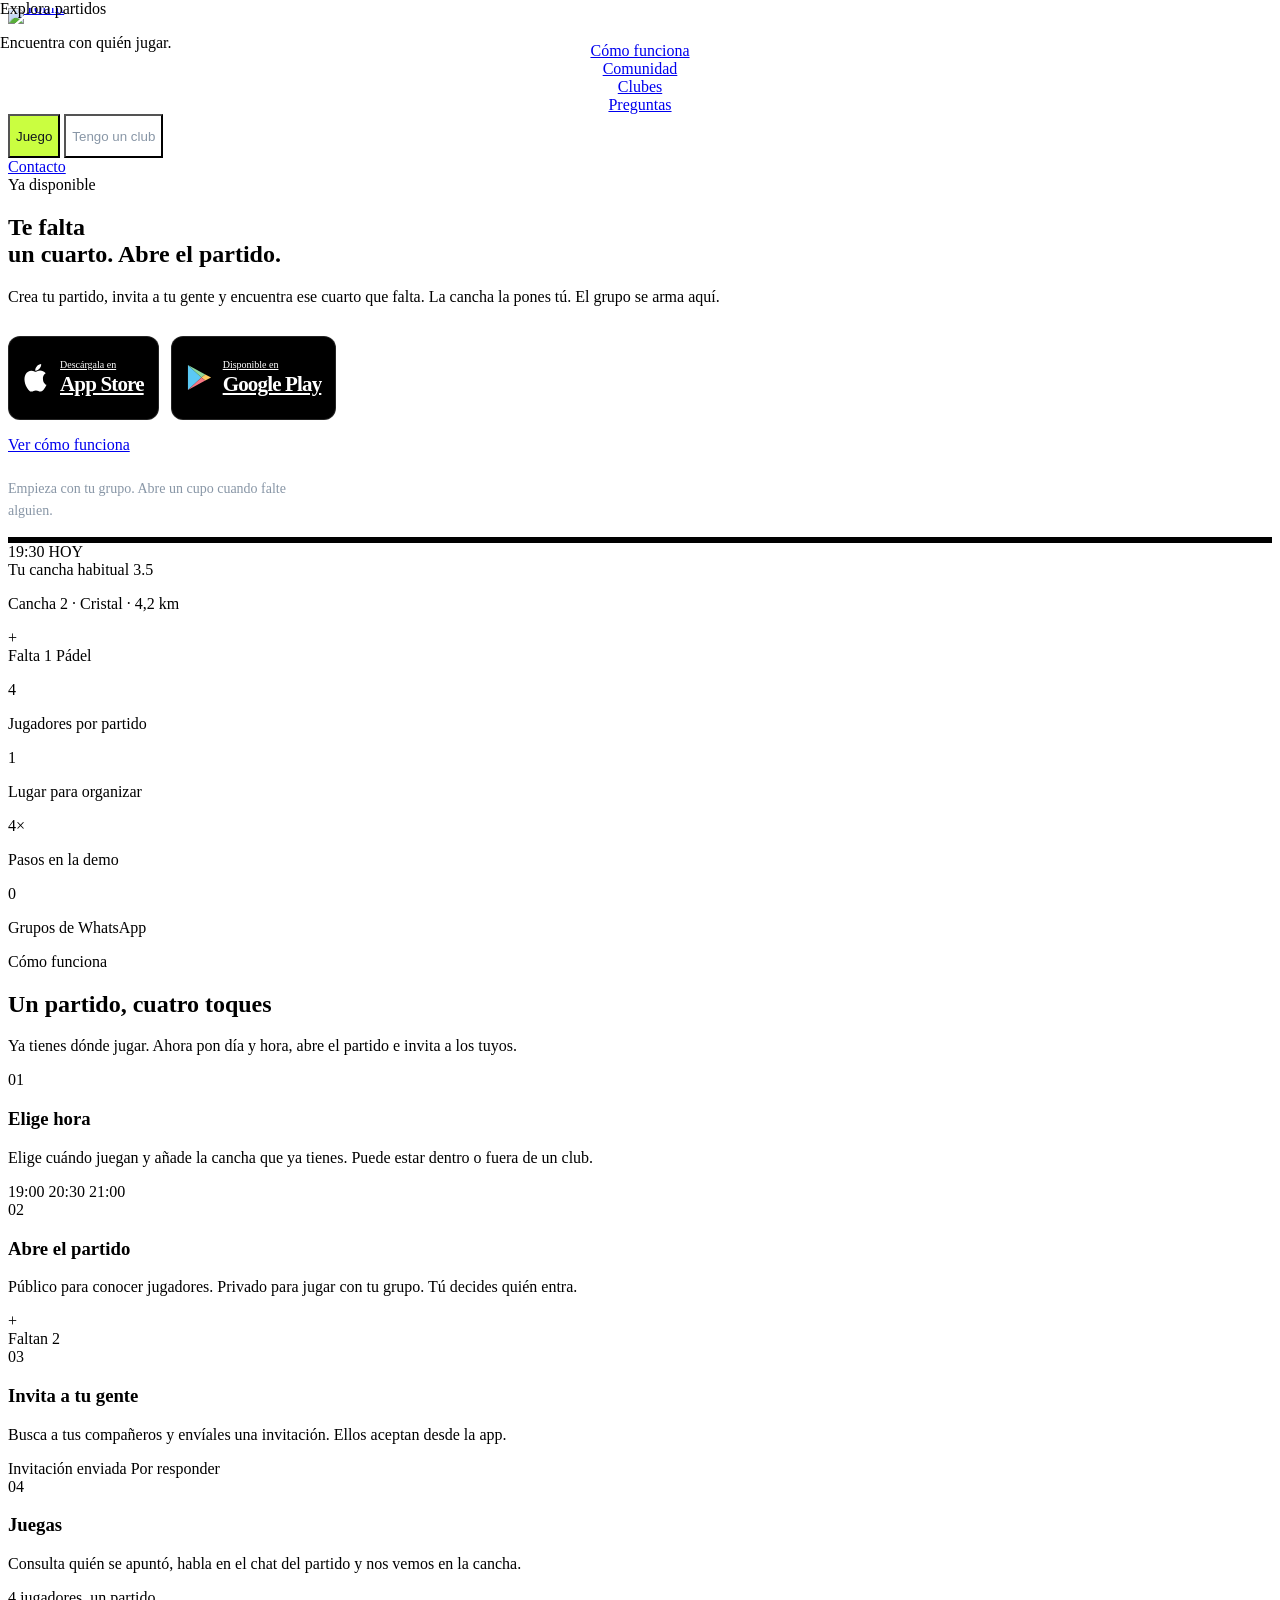
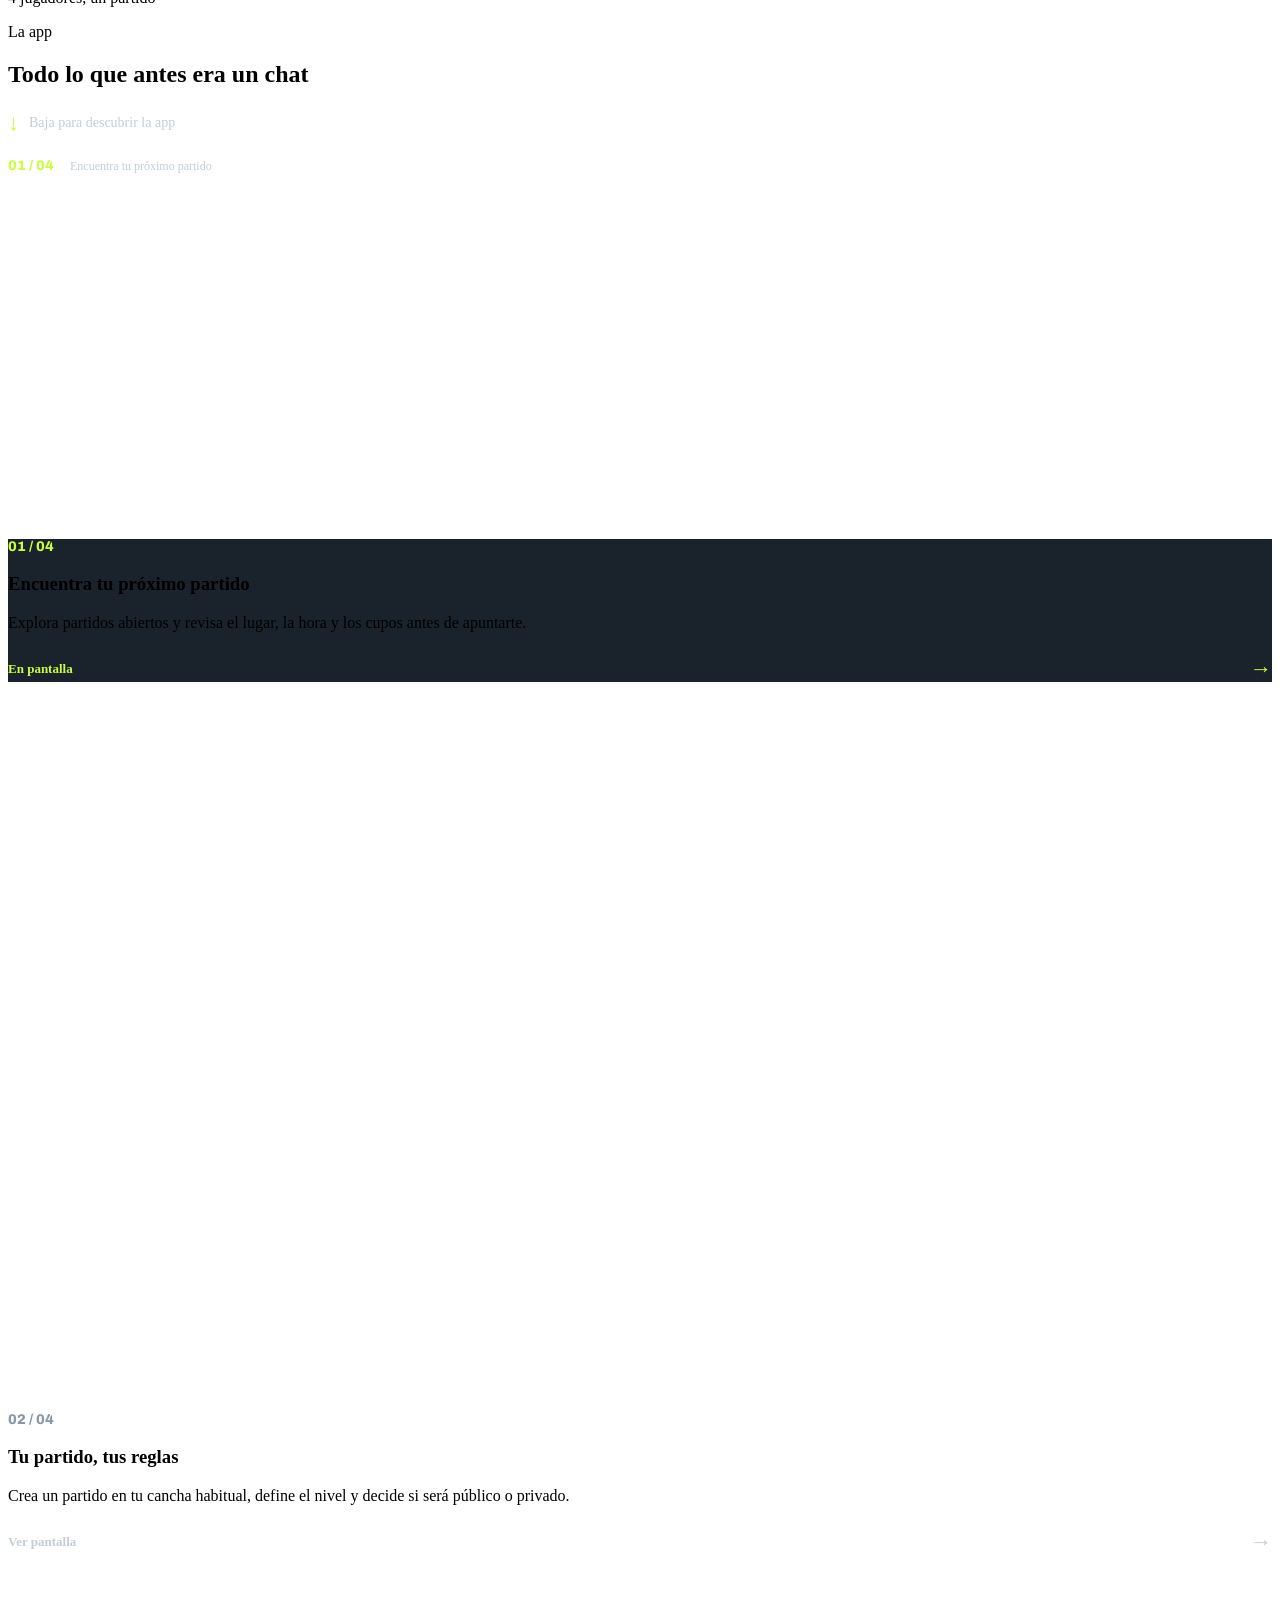
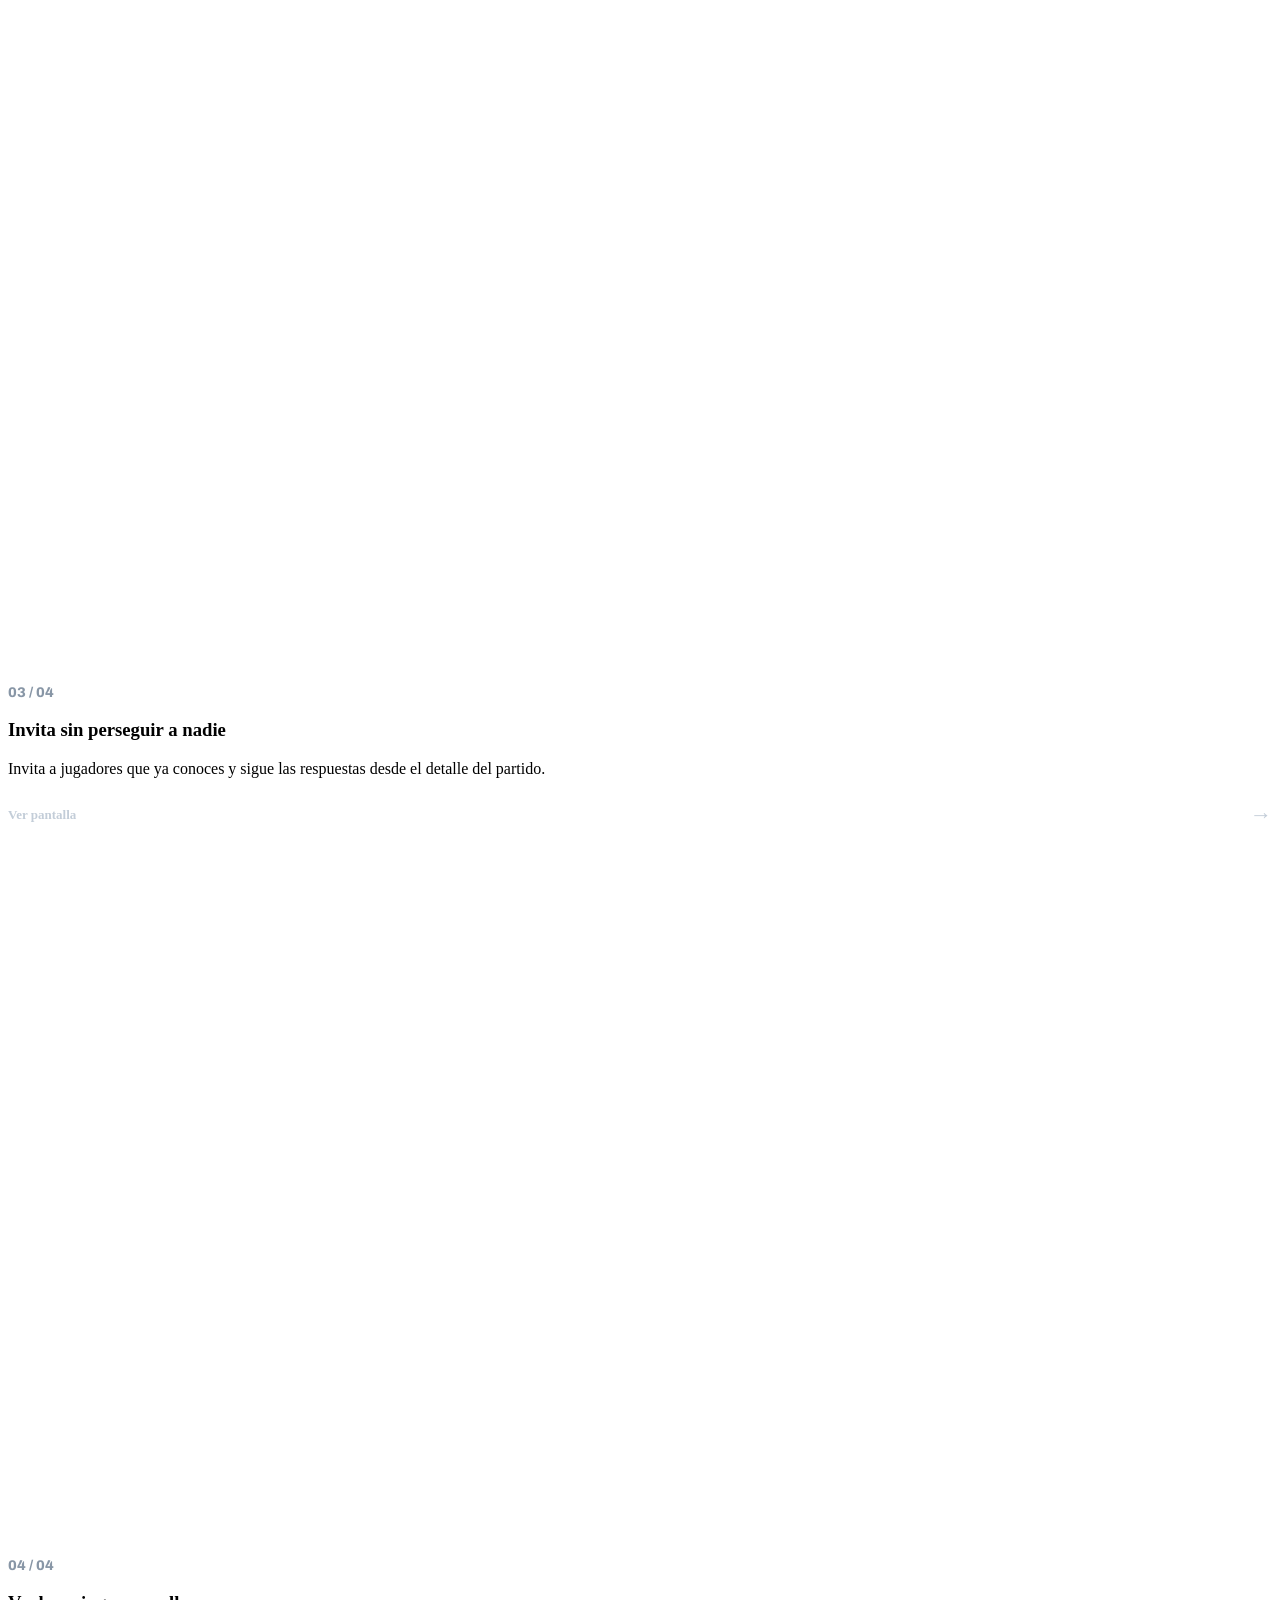
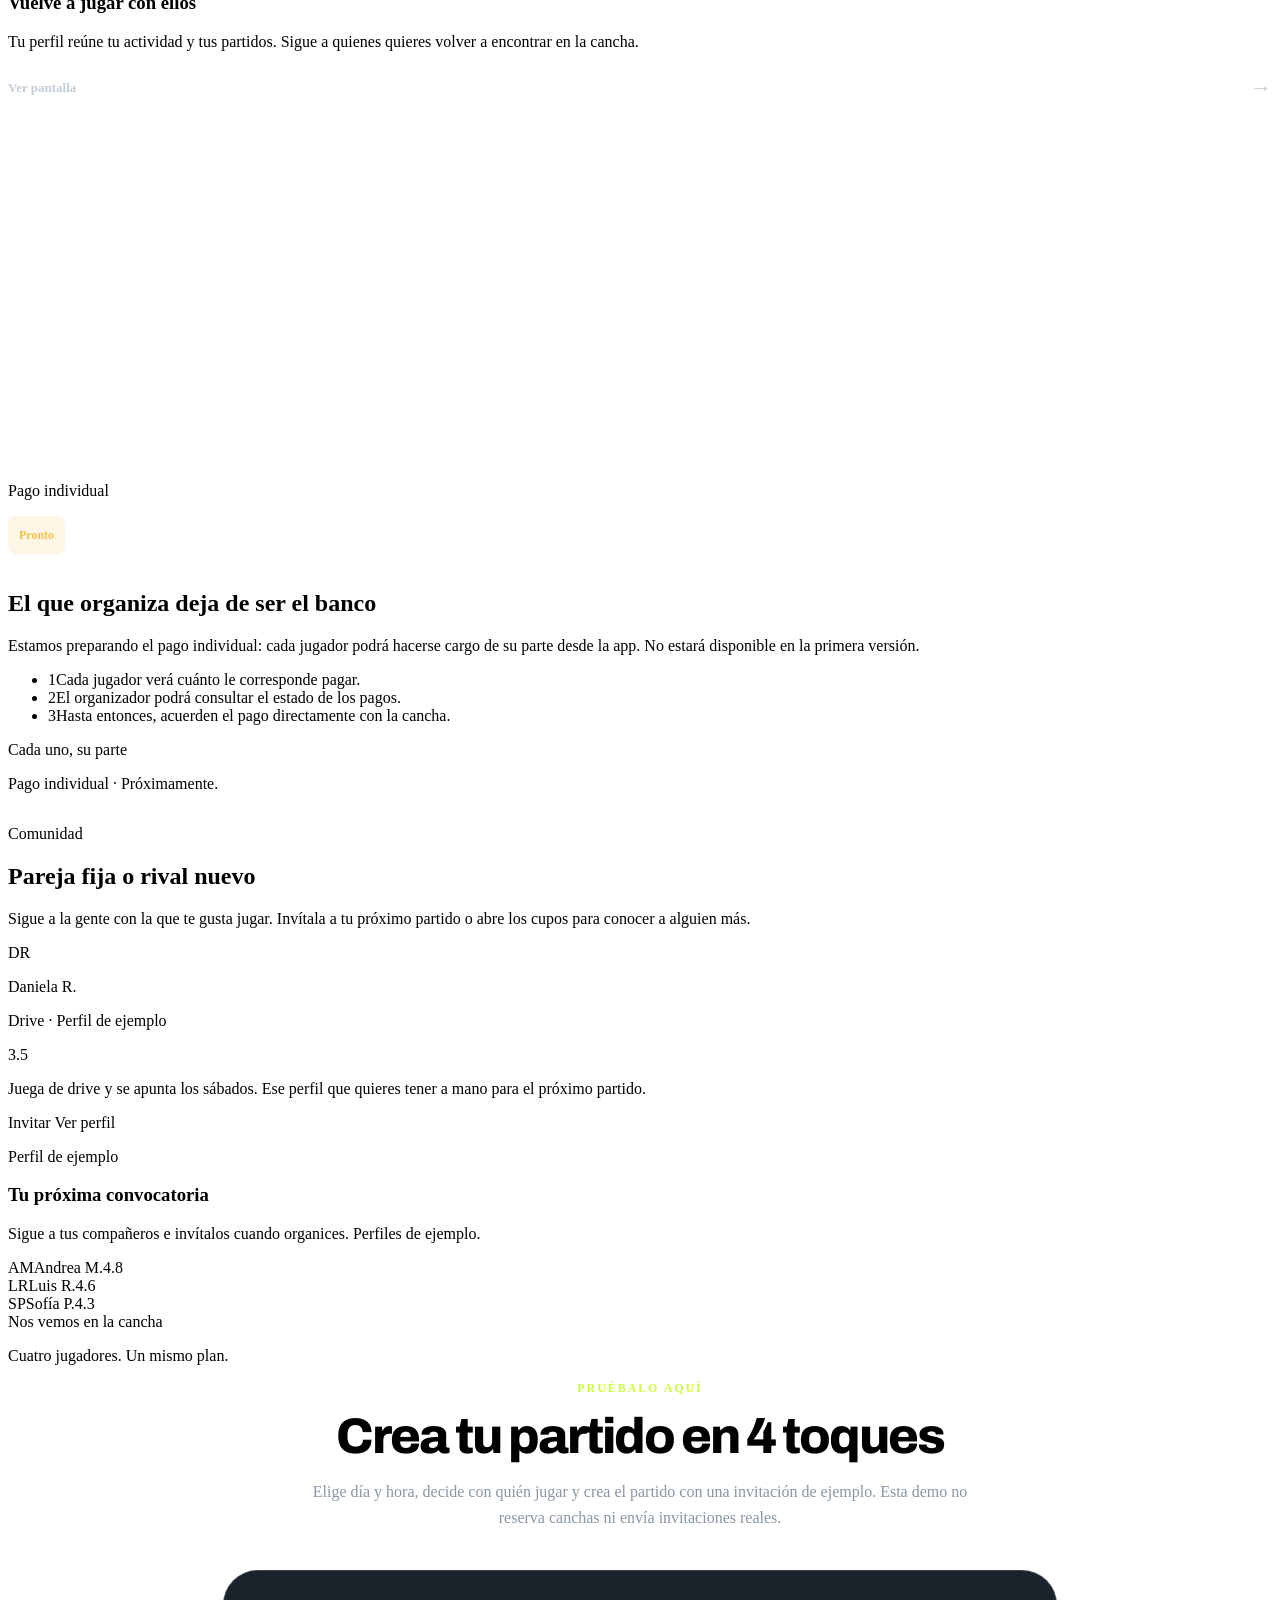
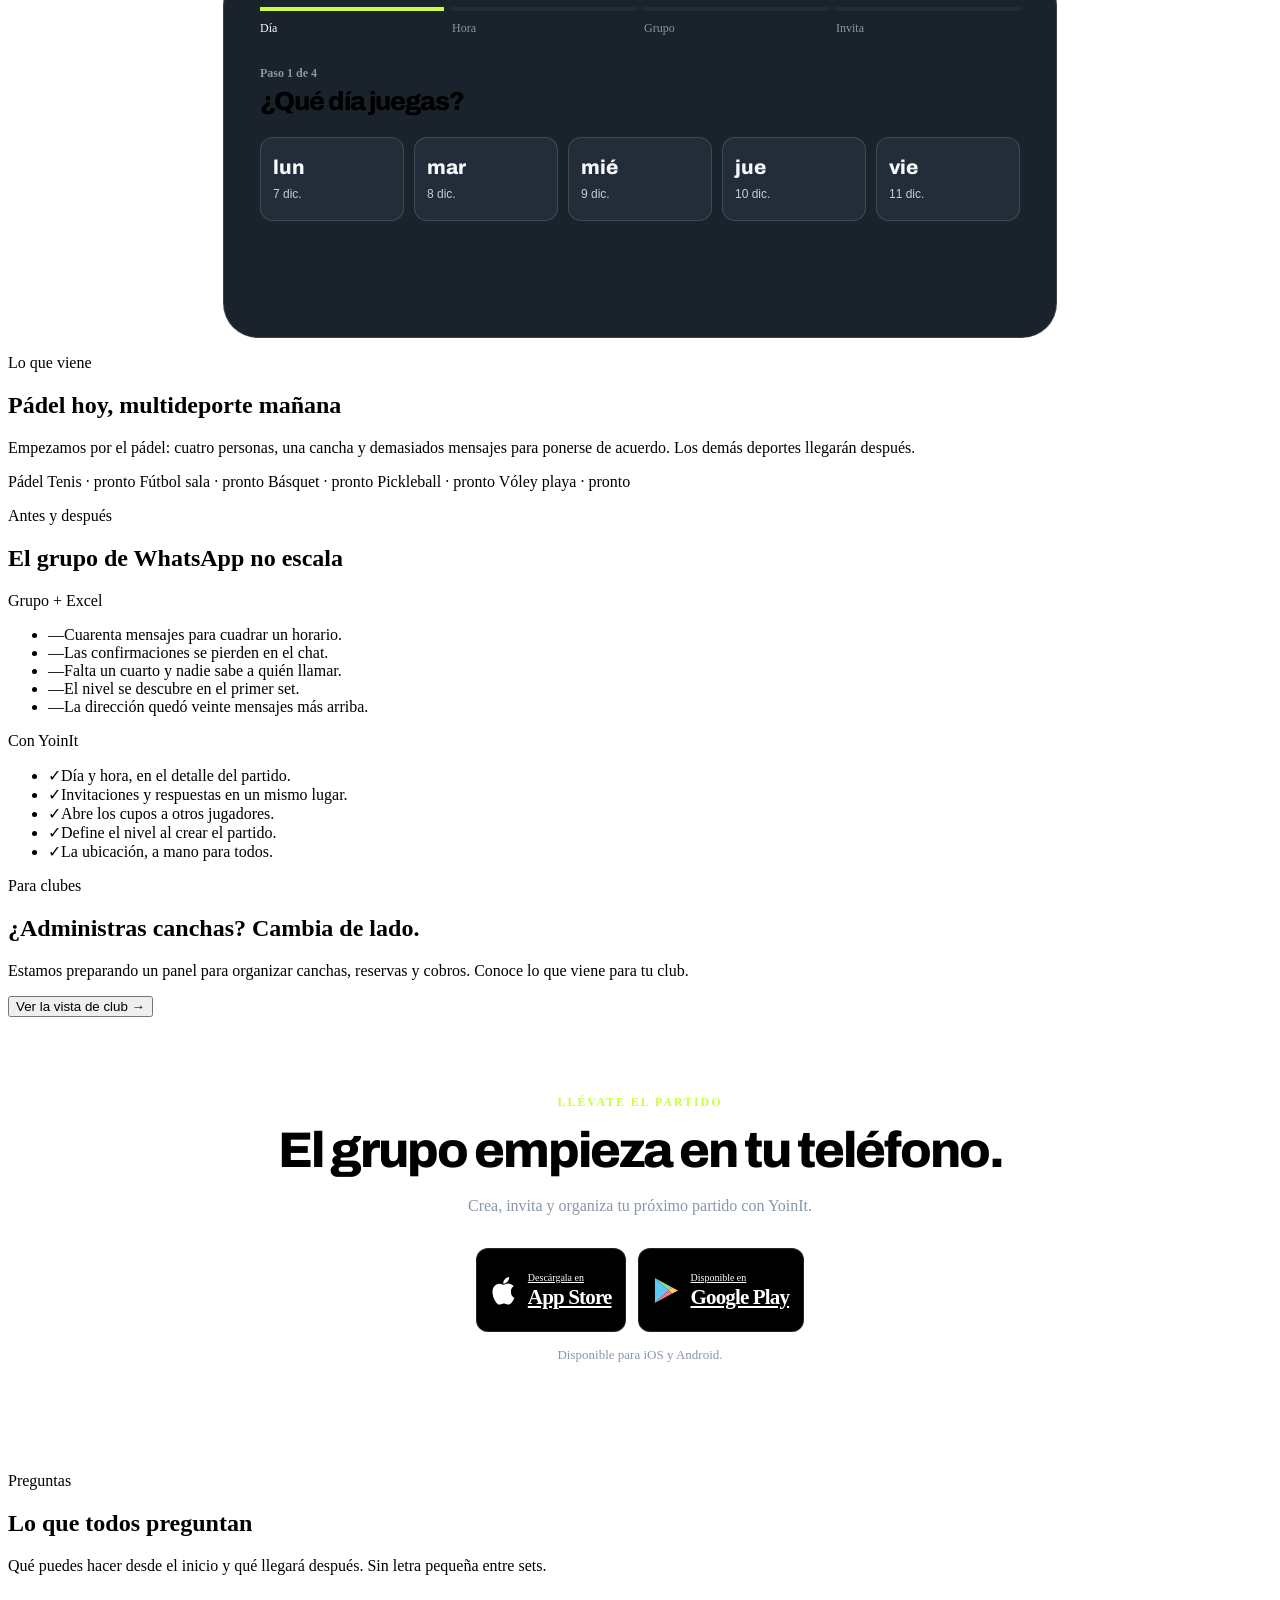
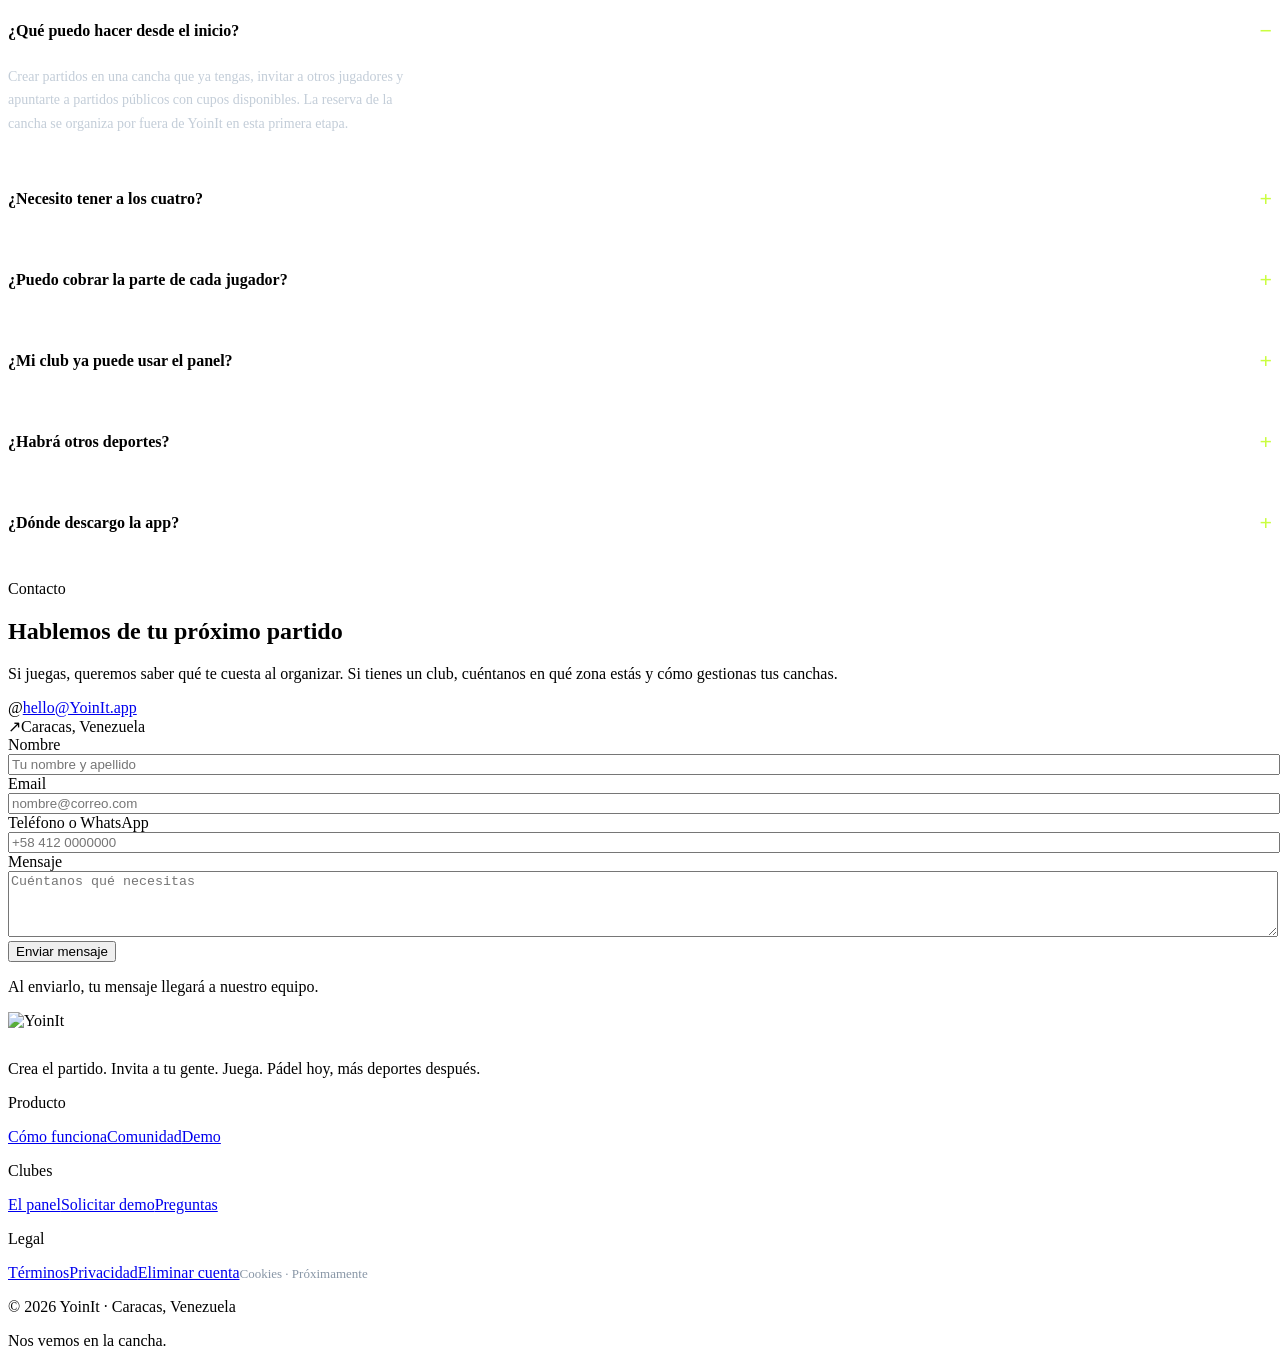
==== commit 55eb15d1: "yoinit: web, imagenes en el HTML estatico y un unico h1 Los rastreadores sin JS veian 'Imagen en pre" ====
--- a/index.html
+++ b/index.html
@@ -9,7 +9,7 @@
 <link rel="alternate icon" href="./assets/brand/yoinit-logo-kit-v1/favicon/favicon.ico" sizes="any">
 <link rel="apple-touch-icon" href="./assets/brand/yoinit-logo-kit-v1/favicon/apple-touch-icon.png">
 
-<title>YoinIt — Crea tu partido. Invita a tu gente.</title><link rel="preconnect" href="https://fonts.googleapis.com"><link rel="preconnect" href="https://fonts.gstatic.com" crossorigin=""><link href="https://fonts.googleapis.com/css2?family=Archivo:wght@400;500;700;800&amp;family=Plus+Jakarta+Sans:wght@400;500;600;700;800&amp;display=swap" rel="stylesheet"><meta name="description" content="YoinIt es la app para organizar partidos de pádel: crea el partido en tu cancha, invita a tu gente y encuentra el cuarto que falta. Para iPhone y Android."><meta property="og:type" content="website"><meta property="og:site_name" content="YoinIt"><meta property="og:locale" content="es_VE"><meta property="og:url" content="https://yoinit.app/"><meta property="og:title" content="YoinIt — Crea tu partido. Invita a tu gente."><meta property="og:description" content="YoinIt es la app para organizar partidos de pádel: crea el partido en tu cancha, invita a tu gente y encuentra el cuarto que falta. Para iPhone y Android."><meta property="og:image" content="https://yoinit.app/assets/images/og-yoinit-1200x630.png"><meta property="og:image:width" content="1200"><meta property="og:image:height" content="630"><meta property="og:image:alt" content="YoinIt, la app para organizar partidos de pádel"><meta name="twitter:card" content="summary_large_image"><meta name="twitter:title" content="YoinIt — Crea tu partido. Invita a tu gente."><meta name="twitter:description" content="YoinIt es la app para organizar partidos de pádel: crea el partido en tu cancha, invita a tu gente y encuentra el cuarto que falta. Para iPhone y Android."><meta name="twitter:image" content="https://yoinit.app/assets/images/og-yoinit-1200x630.png"><link rel="stylesheet" href="./assets/css/styles.css"><script type="application/ld+json">{"@context":"https://schema.org","@type":"Organization","@id":"https://yoinit.app/#org","name":"YoinIt","url":"https://yoinit.app/","logo":"https://yoinit.app/assets/brand/yoinit-logo-kit-v1/favicon/apple-touch-icon.png","email":"hello@yoinit.app","address":{"@type":"PostalAddress","addressLocality":"Caracas","addressCountry":"VE"}}</script><script type="application/ld+json">{"@context":"https://schema.org","@type":"WebSite","@id":"https://yoinit.app/#website","name":"YoinIt","url":"https://yoinit.app/","inLanguage":"es-VE","publisher":{"@id":"https://yoinit.app/#org"}}</script><script type="application/ld+json">{"@context":"https://schema.org","@type":"MobileApplication","name":"YoinIt","description":"App para organizar partidos de pádel: crea el partido, invita a tu gente y encuentra el cuarto que falta.","applicationCategory":"SportsApplication","operatingSystem":"iOS, Android","inLanguage":"es-VE","url":"https://yoinit.app/","image":"https://yoinit.app/assets/images/og-yoinit-1200x630.png","installUrl":["https://apps.apple.com/app/id6824063226","https://play.google.com/store/apps/details?id=com.yoinit.app"],"downloadUrl":"https://play.google.com/store/apps/details?id=com.yoinit.app","offers":{"@type":"Offer","price":"0","priceCurrency":"USD"},"publisher":{"@id":"https://yoinit.app/#org"}}</script><script type="application/ld+json">{"@context":"https://schema.org","@type":"FAQPage","mainEntity":[{"@type":"Question","name":"¿Qué puedo hacer desde el inicio?","acceptedAnswer":{"@type":"Answer","text":"Crear partidos en una cancha que ya tengas, invitar a otros jugadores y apuntarte a partidos públicos con cupos disponibles. La reserva de la cancha se organiza por fuera de YoinIt en esta primera etapa."}},{"@type":"Question","name":"¿Necesito tener a los cuatro?","acceptedAnswer":{"@type":"Answer","text":"No. Puedes abrir un partido a la comunidad para que otros jugadores se apunten, o hacerlo privado e invitar a tu grupo. Una invitación no ocupa una plaza hasta que el jugador la acepta."}},{"@type":"Question","name":"¿Puedo cobrar la parte de cada jugador?","acceptedAnswer":{"@type":"Answer","text":"El pago individual llegará después del lanzamiento. Por ahora, acuerden el pago directamente entre ustedes y con la cancha."}},{"@type":"Question","name":"¿Mi club ya puede usar el panel?","acceptedAnswer":{"@type":"Answer","text":"El servicio para clubes es una próxima etapa. Estamos preparando la agenda de canchas, la gestión de reservas y el seguimiento de cobros."}},{"@type":"Question","name":"¿Habrá otros deportes?","acceptedAnswer":{"@type":"Answer","text":"Empezamos con pádel. Tenis, fútbol y otros deportes están previstos para más adelante; todavía no hay una fecha anunciada."}},{"@type":"Question","name":"¿Dónde descargo la app?","acceptedAnswer":{"@type":"Answer","text":"YoinIt está disponible en el App Store para iPhone y en Google Play para Android. Usa los botones de descarga de esta página."}}]}</script></head>
+<title>YoinIt — Crea tu partido. Invita a tu gente.</title><link rel="preconnect" href="https://fonts.googleapis.com"><link rel="preconnect" href="https://fonts.gstatic.com" crossorigin=""><link href="https://fonts.googleapis.com/css2?family=Archivo:wght@400;500;700;800&amp;family=Plus+Jakarta+Sans:wght@400;500;600;700;800&amp;display=swap" rel="stylesheet"><meta name="description" content="YoinIt es la app para organizar partidos de pádel: crea el partido en tu cancha, invita a tu gente y encuentra el cuarto que falta. Para iPhone y Android."><meta property="og:type" content="website"><meta property="og:site_name" content="YoinIt"><meta property="og:locale" content="es_VE"><meta property="og:url" content="https://yoinit.app/"><meta property="og:title" content="YoinIt — Crea tu partido. Invita a tu gente."><meta property="og:description" content="YoinIt es la app para organizar partidos de pádel: crea el partido en tu cancha, invita a tu gente y encuentra el cuarto que falta. Para iPhone y Android."><meta property="og:image" content="https://yoinit.app/assets/images/og-yoinit-1200x630.png"><meta property="og:image:width" content="1200"><meta property="og:image:height" content="630"><meta property="og:image:alt" content="YoinIt, la app para organizar partidos de pádel"><meta name="twitter:card" content="summary_large_image"><meta name="twitter:title" content="YoinIt — Crea tu partido. Invita a tu gente."><meta name="twitter:description" content="YoinIt es la app para organizar partidos de pádel: crea el partido en tu cancha, invita a tu gente y encuentra el cuarto que falta. Para iPhone y Android."><meta name="twitter:image" content="https://yoinit.app/assets/images/og-yoinit-1200x630.png"><link rel="stylesheet" href="./assets/css/styles.css"><script type="application/ld+json">{"@context":"https://schema.org","@type":"Organization","@id":"https://yoinit.app/#org","name":"YoinIt","url":"https://yoinit.app/","logo":"https://yoinit.app/assets/brand/yoinit-logo-kit-v1/favicon/apple-touch-icon.png","email":"hello@yoinit.app","address":{"@type":"PostalAddress","addressLocality":"Caracas","addressCountry":"VE"}}</script><script type="application/ld+json">{"@context":"https://schema.org","@type":"WebSite","@id":"https://yoinit.app/#website","name":"YoinIt","url":"https://yoinit.app/","inLanguage":"es-VE","publisher":{"@id":"https://yoinit.app/#org"}}</script><script type="application/ld+json">{"@context":"https://schema.org","@type":"MobileApplication","name":"YoinIt","description":"App para organizar partidos de pádel: crea el partido, invita a tu gente y encuentra el cuarto que falta.","applicationCategory":"SportsApplication","operatingSystem":"iOS, Android","inLanguage":"es-VE","url":"https://yoinit.app/","image":"https://yoinit.app/assets/images/og-yoinit-1200x630.png","installUrl":["https://apps.apple.com/ve/app/yoinit/id6824063226","https://play.google.com/store/apps/details?id=com.yoinit.app"],"downloadUrl":"https://play.google.com/store/apps/details?id=com.yoinit.app","offers":{"@type":"Offer","price":"0","priceCurrency":"USD"},"publisher":{"@id":"https://yoinit.app/#org"}}</script><script type="application/ld+json">{"@context":"https://schema.org","@type":"FAQPage","mainEntity":[{"@type":"Question","name":"¿Qué puedo hacer desde el inicio?","acceptedAnswer":{"@type":"Answer","text":"Crear partidos en una cancha que ya tengas, invitar a otros jugadores y apuntarte a partidos públicos con cupos disponibles. La reserva de la cancha se organiza por fuera de YoinIt en esta primera etapa."}},{"@type":"Question","name":"¿Necesito tener a los cuatro?","acceptedAnswer":{"@type":"Answer","text":"No. Puedes abrir un partido a la comunidad para que otros jugadores se apunten, o hacerlo privado e invitar a tu grupo. Una invitación no ocupa una plaza hasta que el jugador la acepta."}},{"@type":"Question","name":"¿Puedo cobrar la parte de cada jugador?","acceptedAnswer":{"@type":"Answer","text":"El pago individual llegará después del lanzamiento. Por ahora, acuerden el pago directamente entre ustedes y con la cancha."}},{"@type":"Question","name":"¿Mi club ya puede usar el panel?","acceptedAnswer":{"@type":"Answer","text":"El servicio para clubes es una próxima etapa. Estamos preparando la agenda de canchas, la gestión de reservas y el seguimiento de cobros."}},{"@type":"Question","name":"¿Habrá otros deportes?","acceptedAnswer":{"@type":"Answer","text":"Empezamos con pádel. Tenis, fútbol y otros deportes están previstos para más adelante; todavía no hay una fecha anunciada."}},{"@type":"Question","name":"¿Dónde descargo la app?","acceptedAnswer":{"@type":"Answer","text":"YoinIt está disponible en el App Store para iPhone y en Google Play para Android. Usa los botones de descarga de esta página."}}]}</script></head>
 <body><a href="#contenido" class="skip-link">Saltar al contenido</a>
 
 
@@ -58,7 +58,7 @@
           Crea tu partido, invita a tu gente y encuentra ese cuarto que falta. La cancha la pones tú. El grupo se arma aquí.
         </p>
 
-        <div class="store-buttons"><a class="store-badge" data-store="ios" href="https://apps.apple.com/app/id6824063226" aria-label="Descargar en App Store"><svg viewBox="0 0 24 28" aria-hidden="true"><path fill="currentColor" d="M17.8 14.8c0-3 2.4-4.5 2.5-4.6-1.4-2.1-3.6-2.4-4.4-2.4-1.9-.2-3.6 1.1-4.5 1.1s-2.4-1.1-4-1c-2.1 0-4.1 1.2-5.2 3.1-2.2 3.8-.6 9.5 1.5 12.6 1 1.5 2.2 3.2 3.8 3.1 1.5 0 2.1-1 4-1s2.5 1 4.1 1c1.7 0 2.7-1.5 3.7-3 .9-1.2 1.5-2.5 1.7-3.1-.1 0-3.2-1.2-3.2-5.8zM14.8 5.9c.9-1.1 1.6-2.6 1.4-4.1-1.3.1-2.9.9-3.8 2-1 1.1-1.7 2.6-1.5 4 1.5.1 3-.8 3.9-1.9z"></path></svg><span><small>Descárgala en</small><strong>App Store</strong></span></a><a class="store-badge" data-store="android" href="https://play.google.com/store/apps/details?id=com.yoinit.app" aria-label="Descargar en Google Play"><svg viewBox="0 0 28 30" aria-hidden="true"><path fill="#5BC9F4" d="M2 2 16 15 2 28z"></path><path fill="#8DD99C" d="m2 2 18 10-4 3z"></path><path fill="#FFCA62" d="m20 12 6 3-6 3-4-3z"></path><path fill="#F77784" d="m2 28 14-13 4 3z"></path></svg><span><small>Disponible en</small><strong>Google Play</strong></span></a></div><div class="hero-actions layout-021">
+        <div class="store-buttons"><a class="store-badge" data-store="ios" href="https://apps.apple.com/ve/app/yoinit/id6824063226" aria-label="Descargar en App Store"><svg viewBox="0 0 24 28" aria-hidden="true"><path fill="currentColor" d="M17.8 14.8c0-3 2.4-4.5 2.5-4.6-1.4-2.1-3.6-2.4-4.4-2.4-1.9-.2-3.6 1.1-4.5 1.1s-2.4-1.1-4-1c-2.1 0-4.1 1.2-5.2 3.1-2.2 3.8-.6 9.5 1.5 12.6 1 1.5 2.2 3.2 3.8 3.1 1.5 0 2.1-1 4-1s2.5 1 4.1 1c1.7 0 2.7-1.5 3.7-3 .9-1.2 1.5-2.5 1.7-3.1-.1 0-3.2-1.2-3.2-5.8zM14.8 5.9c.9-1.1 1.6-2.6 1.4-4.1-1.3.1-2.9.9-3.8 2-1 1.1-1.7 2.6-1.5 4 1.5.1 3-.8 3.9-1.9z"></path></svg><span><small>Descárgala en</small><strong>App Store</strong></span></a><a class="store-badge" data-store="android" href="https://play.google.com/store/apps/details?id=com.yoinit.app" aria-label="Descargar en Google Play"><svg viewBox="0 0 28 30" aria-hidden="true"><path fill="#5BC9F4" d="M2 2 16 15 2 28z"></path><path fill="#8DD99C" d="m2 2 18 10-4 3z"></path><path fill="#FFCA62" d="m20 12 6 3-6 3-4-3z"></path><path fill="#F77784" d="m2 28 14-13 4 3z"></path></svg><span><small>Disponible en</small><strong>Google Play</strong></span></a></div><div class="hero-actions layout-021">
           
           <a href="#demo" class="yo-btn-secondary layout-022">Ver cómo funciona</a>
         </div>
@@ -71,7 +71,7 @@
           <div data-image="01" class="media-slot layout-025">
             <span class="layout-026">Tu próximo partido</span>
             <p class="layout-027">Día, hora y un cupo para ti.</p>
-          <small class="media-pending">Imagen en preparación</small></div>
+          <img src="./assets/images/01-hero-app-draft.webp" alt="Vista de partidos en la app YoinIt" fetchpriority="high"></div>
         </div>
 
         <!-- MatchCard flotante, §4.5 -->
@@ -201,19 +201,19 @@
               <div data-yo-screen="0" data-image="02" class="media-slot layout-085">
                 <span class="layout-026">Explora partidos</span>
                 <p class="layout-027">Encuentra con quién jugar.</p>
-              <small class="media-pending">Imagen en preparación</small></div>
+              <img src="./assets/images/02-explorar-v2.webp" alt="Buscador de clubes de ejemplo en YoinIt" loading="lazy"></div>
               <div data-yo-screen="1" data-image="03" class="media-slot layout-086">
                 <span class="layout-026">Crea tu partido</span>
                 <p class="layout-027">Tu cancha. Tu horario. Tu grupo.</p>
-              <small class="media-pending">Imagen en preparación</small></div>
+              <img src="./assets/images/03-crear-partido.webp" alt="Crear un partido en tu cancha" loading="lazy"></div>
               <div data-yo-screen="2" data-image="04" class="media-slot layout-086">
                 <span class="layout-026">Invita a tu gente</span>
                 <p class="layout-027">El próximo partido empieza con una invitación.</p>
-              <small class="media-pending">Imagen en preparación</small></div>
+              <img src="./assets/images/04-invitar.webp" alt="Invitar jugadores al partido" loading="lazy"></div>
               <div data-yo-screen="3" data-image="05" class="media-slot layout-086">
                 <span class="layout-026">Tu perfil de jugador</span>
                 <p class="layout-027">Para volver a encontrarse en la cancha.</p>
-              <small class="media-pending">Imagen en preparación</small></div>
+              <img src="./assets/images/05-perfil.webp" alt="Perfil de jugador en YoinIt" loading="lazy"></div>
             </div>
           </div>
           <p class="feature-position"><span data-feature-position>01 / 04</span><span data-feature-caption>Encuentra tu próximo partido</span></p>
@@ -257,7 +257,7 @@
       <div data-image="06" class="media-slot layout-099">
         <span class="layout-100">Cada uno, su parte</span>
         <p class="layout-101">Pago individual · Próximamente.</p>
-      <small class="media-pending">Imagen en preparación</small></div>
+      <img src="./assets/images/06-pago-individual.webp" alt="Concepto de pago individual, función futura" loading="lazy"></div>
     </div>
   </section>
 
@@ -303,7 +303,7 @@
         <div class="yo-reveal media-slot layout-126" data-image="08">
           <span class="layout-100">Nos vemos en la cancha</span>
           <p class="layout-101">Cuatro jugadores. Un mismo plan.</p>
-        <small class="media-pending">Imagen en preparación</small></div>
+        <img src="./assets/images/07-jugadora.webp" alt="Retrato ilustrativo de una jugadora de pádel" loading="lazy"></div>
       </div>
     </div>
   </section>
@@ -376,7 +376,7 @@
       <button type="button" data-mode="club" class="layout-149">Ver la vista de club →</button>
     </div>
   </section>
-<section id="descargas" class="download-section"><div class="page-width"><p class="eyebrow">Llévate el partido</p><h2>El grupo empieza en tu teléfono.</h2><p>Crea, invita y organiza tu próximo partido con YoinIt.</p><div class="store-buttons"><a class="store-badge" data-store="ios" href="https://apps.apple.com/app/id6824063226" aria-label="Descargar en App Store"><svg viewBox="0 0 24 28" aria-hidden="true"><path fill="currentColor" d="M17.8 14.8c0-3 2.4-4.5 2.5-4.6-1.4-2.1-3.6-2.4-4.4-2.4-1.9-.2-3.6 1.1-4.5 1.1s-2.4-1.1-4-1c-2.1 0-4.1 1.2-5.2 3.1-2.2 3.8-.6 9.5 1.5 12.6 1 1.5 2.2 3.2 3.8 3.1 1.5 0 2.1-1 4-1s2.5 1 4.1 1c1.7 0 2.7-1.5 3.7-3 .9-1.2 1.5-2.5 1.7-3.1-.1 0-3.2-1.2-3.2-5.8zM14.8 5.9c.9-1.1 1.6-2.6 1.4-4.1-1.3.1-2.9.9-3.8 2-1 1.1-1.7 2.6-1.5 4 1.5.1 3-.8 3.9-1.9z"></path></svg><span><small>Descárgala en</small><strong>App Store</strong></span></a><a class="store-badge" data-store="android" href="https://play.google.com/store/apps/details?id=com.yoinit.app" aria-label="Descargar en Google Play"><svg viewBox="0 0 28 30" aria-hidden="true"><path fill="#5BC9F4" d="M2 2 16 15 2 28z"></path><path fill="#8DD99C" d="m2 2 18 10-4 3z"></path><path fill="#FFCA62" d="m20 12 6 3-6 3-4-3z"></path><path fill="#F77784" d="m2 28 14-13 4 3z"></path></svg><span><small>Disponible en</small><strong>Google Play</strong></span></a></div><p class="download-note">Disponible para iOS y Android.</p></div></section></div>
+<section id="descargas" class="download-section"><div class="page-width"><p class="eyebrow">Llévate el partido</p><h2>El grupo empieza en tu teléfono.</h2><p>Crea, invita y organiza tu próximo partido con YoinIt.</p><div class="store-buttons"><a class="store-badge" data-store="ios" href="https://apps.apple.com/ve/app/yoinit/id6824063226" aria-label="Descargar en App Store"><svg viewBox="0 0 24 28" aria-hidden="true"><path fill="currentColor" d="M17.8 14.8c0-3 2.4-4.5 2.5-4.6-1.4-2.1-3.6-2.4-4.4-2.4-1.9-.2-3.6 1.1-4.5 1.1s-2.4-1.1-4-1c-2.1 0-4.1 1.2-5.2 3.1-2.2 3.8-.6 9.5 1.5 12.6 1 1.5 2.2 3.2 3.8 3.1 1.5 0 2.1-1 4-1s2.5 1 4.1 1c1.7 0 2.7-1.5 3.7-3 .9-1.2 1.5-2.5 1.7-3.1-.1 0-3.2-1.2-3.2-5.8zM14.8 5.9c.9-1.1 1.6-2.6 1.4-4.1-1.3.1-2.9.9-3.8 2-1 1.1-1.7 2.6-1.5 4 1.5.1 3-.8 3.9-1.9z"></path></svg><span><small>Descárgala en</small><strong>App Store</strong></span></a><a class="store-badge" data-store="android" href="https://play.google.com/store/apps/details?id=com.yoinit.app" aria-label="Descargar en Google Play"><svg viewBox="0 0 28 30" aria-hidden="true"><path fill="#5BC9F4" d="M2 2 16 15 2 28z"></path><path fill="#8DD99C" d="m2 2 18 10-4 3z"></path><path fill="#FFCA62" d="m20 12 6 3-6 3-4-3z"></path><path fill="#F77784" d="m2 28 14-13 4 3z"></path></svg><span><small>Disponible en</small><strong>Google Play</strong></span></a></div><p class="download-note">Disponible para iOS y Android.</p></div></section></div>
 </div>
 
 <!-- ============================= CLUB ============================= -->
@@ -387,7 +387,7 @@
     <div class="layout-152">
       <div class="yo-reveal">
         <span class="layout-153">Para clubes · Pronto</span>
-        <h1 class="layout-154">Más juego.<br>Menos gestión.</h1>
+        <h2 class="layout-154">Más juego.<br>Menos gestión.</h2>
         <p class="layout-155">
           Una agenda para tus canchas, las reservas a la vista y menos mensajes sueltos. Estamos preparando la próxima etapa de YoinIt para clubes.
         </p>
@@ -401,7 +401,7 @@
       <div class="yo-reveal media-slot layout-159" data-image="09">
         <span class="layout-160">Tu club, en un panel</span>
         <p class="layout-161">Agenda y reservas · Próximamente.</p>
-      <small class="media-pending">Imagen en preparación</small></div>
+      <img src="./assets/images/09-panel-club.webp" alt="Vista previa de la agenda del club" loading="lazy"></div>
     </div>
   </section>
 
@@ -486,11 +486,11 @@
         <div class="yo-reveal media-slot layout-197" data-image="10">
           <span class="layout-160">Los pagos, a la vista</span>
           <p class="layout-161">Seguimiento de cobros · Próximamente.</p>
-        <small class="media-pending">Imagen en preparación</small></div>
+        <img src="./assets/images/10-cobros.webp" alt="Vista previa del seguimiento de pagos" loading="lazy"></div>
         <div class="yo-reveal media-slot layout-197" data-image="11">
           <span class="layout-160">El club va contigo</span>
           <p class="layout-161">El panel desde tu móvil · Próximamente.</p>
-        <small class="media-pending">Imagen en preparación</small></div>
+        <img src="./assets/images/11-panel-movil.webp" alt="Panel de un club en un teléfono" loading="lazy"></div>
       </div>
     </div>
   </section>
--- a/assets/css/styles.css
+++ b/assets/css/styles.css
@@ -0,0 +1,148 @@
+@import url('./design.css');
+
+:root {
+  --yo-base: #12181F;
+  --yo-surface: #1A222C;
+  --yo-raised: #232D39;
+  --yo-acid: #CAFE40;
+  --yo-text: #F5F7FA;
+  --yo-secondary: #C3CDD8;
+  --yo-muted: #8896A6;
+  --yo-line: rgba(255,255,255,.14);
+  --yo-warn: #F2C14E;
+}
+
+[hidden] { display: none !important; }
+html { scroll-padding-top: 112px; }
+body { overflow-x: clip; }
+button, a, input, textarea, summary { -webkit-tap-highlight-color: transparent; }
+button, summary { cursor: pointer; }
+:focus-visible { outline: 3px solid var(--yo-acid); outline-offset: 5px; }
+[data-view="club"] :focus-visible { outline-color: var(--yo-base); }
+a, button { touch-action: manipulation; }
+input, textarea { min-width: 0; width: 100%; }
+button:disabled { cursor: not-allowed; opacity: .65; }
+.page-width { max-width: 1240px; margin-inline: auto; }
+.sr-only { position: absolute; width: 1px; height: 1px; padding: 0; overflow: hidden; clip-path: inset(50%); white-space: nowrap; }
+.skip-link { position: fixed; top: -100px; left: 16px; padding: 14px; z-index: 100; background: var(--yo-acid); color: var(--yo-base); }
+.skip-link:focus { top: 12px; }
+.hero-note { margin-top: 24px; max-width: 40ch; color: var(--yo-muted); font-size: 14px; line-height: 1.6; }
+.hero-actions { margin-top: 16px; }
+.eyebrow { margin: 0 0 14px; color: var(--yo-acid); font-size: 12px; font-weight: 700; letter-spacing: .16em; text-transform: uppercase; }
+.section-intro { max-width: 660px; margin: 0 auto 40px; text-align: center; }
+.section-intro h2, .download-section h2, .founders h2 { margin: 0; font: 800 clamp(30px,4.4vw,50px)/1.06 Archivo,sans-serif; letter-spacing: -.04em; }
+.section-intro > p:last-child, .download-section p:not(.eyebrow), .founders p:not(.eyebrow) { color: var(--yo-muted); font-size: 16px; line-height: 1.6; }
+.soon-badge { display: inline-flex; align-items: center; min-height: 28px; padding: 5px 11px; border-radius: 8px; background: rgba(242,193,78,.14); color: var(--yo-warn); margin-bottom: 16px; font-size: 12px; font-weight: 700; }
+.store-buttons { display: flex; flex-wrap: wrap; gap: 12px; margin-top: 30px; }
+.store-badge { display: inline-flex; gap: 10px; align-items: center; min-height: 62px; padding: 10px 14px; border: 1px solid var(--yo-line); border-radius: 12px; background: #000; color: #fff; text-align: left; }
+.store-badge svg { width: 27px; height: 31px; flex: none; }
+.store-badge small { display: block; font-size: 10px; line-height: 1.3; }
+.store-badge strong { display: block; font-size: 21px; line-height: 1.25; letter-spacing: -.04em; font-weight: 600; }
+.store-badge[aria-disabled="true"] { cursor: default; }
+.store-badge[href]:hover { border-color: var(--yo-acid); }
+.store-pending { align-self: flex-start; font-size: 9px; font-weight: 700; padding: 3px 5px; border-radius: 4px; background: var(--yo-raised); color: var(--yo-secondary); }
+.download-section { padding: clamp(48px,6vw,88px) 20px; border-top: 1px solid var(--yo-line); text-align: center; }
+.download-section .store-buttons { justify-content: center; }
+.download-note { font-size: 13px !important; }
+.match-demo { max-width: 760px; margin: auto; padding: clamp(20px,3vw,36px); border: 1px solid var(--yo-line); border-radius: 35px; background: var(--yo-surface); }
+.demo-progress { list-style: none; display: flex; gap: 8px; margin: 0 0 30px; padding: 0; }
+.demo-progress li { flex: 1; border-top: 4px solid var(--yo-raised); padding-top: 10px; font-size: 12px; color: var(--yo-muted); }
+.demo-progress li.is-done, .demo-progress li[aria-current="step"] { border-color: var(--yo-acid); color: var(--yo-text); }
+.step-label { margin: 0 0 6px; color: var(--yo-muted); font-size: 12px; font-weight: 700; }
+#demo-content { min-height: 235px; }
+#demo-content h3 { margin: 0 0 20px; font: 800 clamp(22px,3vw,26px)/1.15 Archivo,sans-serif; letter-spacing: -.035em; }
+#demo-content h3:focus { outline: none; }
+.demo-description { color: var(--yo-secondary); font-size: 14px; line-height: 1.6; }
+.demo-options { display: grid; grid-template-columns: repeat(auto-fit,minmax(88px,1fr)); gap: 10px; }
+.demo-options.stacked { grid-template-columns: 1fr; }
+.demo-choice { min-height: 84px; padding: 16px 12px; border-radius: 13px; border: 1px solid var(--yo-line); background: var(--yo-raised); color: var(--yo-text); text-align: left; }
+.demo-choice:hover, .demo-choice[aria-pressed="true"] { border-color: var(--yo-acid); background: rgba(202,254,64,.08); }
+.demo-choice strong { display: block; font: 800 20px Archivo,sans-serif; }
+.demo-choice small { display: block; margin-top: 7px; color: var(--yo-secondary); font-size: 12px; line-height: 1.5; }
+.demo-back { padding: 10px 4px; min-height: 44px; margin-top: 14px; border: 0; background: transparent; color: var(--yo-secondary); font-size: 14px; font-weight: 700; }
+.demo-summary { margin: 0 0 20px; padding: 18px; background: var(--yo-base); border-radius: 16px; }
+.demo-summary p { margin: 6px 0; line-height: 1.6; }
+.demo-summary strong { color: var(--yo-acid); }
+.demo-actions { display: flex; flex-wrap: wrap; gap: 10px; margin-top: 20px; }
+.primary-button, .secondary-button { display: inline-flex; justify-content: center; align-items: center; min-height: 52px; padding: 13px 20px; border-radius: 14px; font: 700 15px/1.4 'Plus Jakarta Sans',sans-serif; }
+.primary-button { border: 0; background: var(--yo-acid); color: var(--yo-base); }
+.primary-button:hover { color: var(--yo-base); filter: brightness(1.05); }
+.secondary-button { border: 1px solid var(--yo-line); background: transparent; color: var(--yo-text); }
+.faq-item { border-bottom: 1px solid var(--yo-line); padding: 18px 0; }
+.faq-item summary { min-height: 44px; display: flex; align-items: center; justify-content: space-between; gap: 20px; list-style: none; font-weight: 700; line-height: 1.5; }
+.faq-item summary::-webkit-details-marker { display: none; }
+.faq-item summary::after { content: '+'; color: var(--yo-acid); font-size: 22px; }
+.faq-item[open] summary::after { content: '−'; }
+.faq-item p { margin: 12px 0 4px; max-width: 60ch; color: var(--yo-secondary); font-size: 14px; line-height: 1.7; }
+.media-slot { position: relative; overflow: hidden; }
+.media-pending { color: var(--yo-muted); font-size: 10px; opacity: .8; }
+.media-slot.has-image, .media-slot:has(> img) { padding: 0; border-style: solid; }
+.media-slot.has-image > :not(img), .media-slot:has(> img) > :not(img) { display: none; }
+.media-slot > img { width: 100%; height: 100%; position: absolute; inset: 0; object-fit: contain; }
+[data-image="01"] > img { object-position: center top; }
+[data-image="08"] > img, [data-image="11"] > img, [data-image="07"] > img { object-fit: cover; }
+[data-image="07"] { position: relative; overflow: hidden; }
+.founders { padding: 0 20px clamp(40px,5vw,80px); }
+.founders .page-width { border-top: 1px solid rgba(16,24,40,.14); padding-top: 36px; }
+.founders h2 { max-width: 24ch; font-size: clamp(28px,3vw,38px); }
+.founders p { max-width: 65ch; color: #667085 !important; }
+.text-link { display: inline-flex; min-height: 44px; align-items: center; color: var(--yo-base); font-weight: 700; text-decoration: underline; }
+.text-link:hover { color: var(--yo-base); }
+.legal-pending { font-size: 13px; color: var(--yo-muted); }
+.yo-input:focus { border-color: var(--yo-acid); box-shadow: 0 0 0 3px rgba(202,254,64,.15); }
+.yo-navlink:hover { background: var(--yo-surface); color: var(--yo-text); }
+.layout-004 { line-height: 0; }
+.brand-logo { display: block; flex: none; width: auto; }
+.brand-logo-header { height: 34px; }
+.brand-logo-footer { height: 32px; }
+[data-yo-tab][aria-selected="true"] { background: var(--yo-acid); color: var(--yo-base); }
+[data-yo-tab][aria-selected="false"] { background: transparent; color: var(--yo-muted); }
+[data-yo-tab] { min-height: 44px; }
+[data-yo-screen] { position: absolute; inset: 0; }
+[data-yo-screen] { opacity: 0; visibility: hidden; transition: opacity .28s ease, visibility .28s; }
+[data-yo-screen].is-active { opacity: 1; visibility: visible; z-index: 1; }
+[data-yo-feat] { cursor: pointer; width: 100%; background: transparent; border-color: var(--yo-line); }
+[data-yo-feat].is-active { background: var(--yo-surface); border-color: rgba(202,254,64,.32); }
+.feature-scroll-hint { display: flex; align-items: center; gap: 10px; margin: 22px 0 0; color: var(--yo-secondary); font-size: 14px; }
+.feature-scroll-hint > span { color: var(--yo-acid); font-size: 22px; }
+.feature-story { grid-template-columns: minmax(0,1fr) minmax(0,1fr); }
+.feature-list { gap: 0; }
+.feature-step { min-height: max(65svh, calc(min(697px, 100svh - 190px) + 96px)); display: flex; align-items: center; padding-block: 40px; }
+.feature-number { display: block; margin-bottom: 18px; color: var(--yo-muted); font: 800 14px Archivo,sans-serif; }
+.feature-action { display: flex; align-items: center; justify-content: space-between; gap: 16px; margin-top: 24px; color: var(--yo-secondary); font-size: 13px; font-weight: 700; }
+.feature-action > span:last-child { font-size: 22px; }
+[data-yo-feat]:hover, [data-yo-feat]:focus-visible { border-color: var(--yo-acid); }
+[data-yo-feat].is-active .feature-action, [data-yo-feat].is-active .feature-number { color: var(--yo-acid); }
+[data-yo-feat].is-active .feature-action-label { font-size: 0; }
+[data-yo-feat].is-active .feature-action-label::after { content: 'En pantalla'; font-size: 13px; }
+.feature-phone { width: min(330px, calc((100svh - 190px) * 9 / 19)); }
+.feature-position { display: flex; gap: 16px; align-items: baseline; margin: 22px 0 0; color: var(--yo-secondary); font-size: 12px; }
+[data-feature-position] { color: var(--yo-acid); font: 800 14px Archivo,sans-serif; flex: none; }
+.feature-mobile-preview { display: none; }
+@media(min-width:960px) { .yo-navlink { display: grid; place-items: center; } }
+@media(min-width:560px) { .yo-navcta { display: grid; } }
+@media(max-width:860px) {
+  .feature-story { grid-template-columns: minmax(0,1fr); }
+  [data-yo-phone-col], .feature-scroll-hint, .feature-action { display: none; }
+  .feature-list { gap: 24px; }
+  .feature-step { min-height: 0; padding: 0; }
+  [data-yo-feat], [data-yo-feat].is-active { cursor: default; background: var(--yo-surface); border-color: var(--yo-line); }
+  [data-yo-feat] .feature-number { color: var(--yo-muted); }
+  .feature-mobile-preview { display: block; position: relative; width: min(250px,100%); aspect-ratio: 9 / 19; margin: 28px auto 0; padding: 9px; border: 1px solid var(--yo-line); border-radius: 32px; background: var(--yo-base); }
+  .feature-mobile-preview [data-yo-screen] { inset: 9px; border-radius: 24px; opacity: 1; visibility: visible; }
+}
+@media(max-width:560px) {
+  .brand-logo-header { height: 32px; }
+  header nav { display: none; }
+  header > div { justify-content: space-between; column-gap: 8px; padding-inline: 14px; }
+  header [role="tablist"] { margin-left: auto; }
+  [data-yo-tab] { padding-inline: 10px; }
+  .match-demo { border-radius: 24px; }
+  .store-buttons { gap: 10px; }
+  .store-badge { padding-inline: 11px; }
+  .store-badge strong { font-size: 19px; }
+}
+@media(prefers-reduced-motion:reduce) {
+  html { scroll-behavior: auto; }
+  *, *::before, *::after { animation: none !important; transition: none !important; }
+}
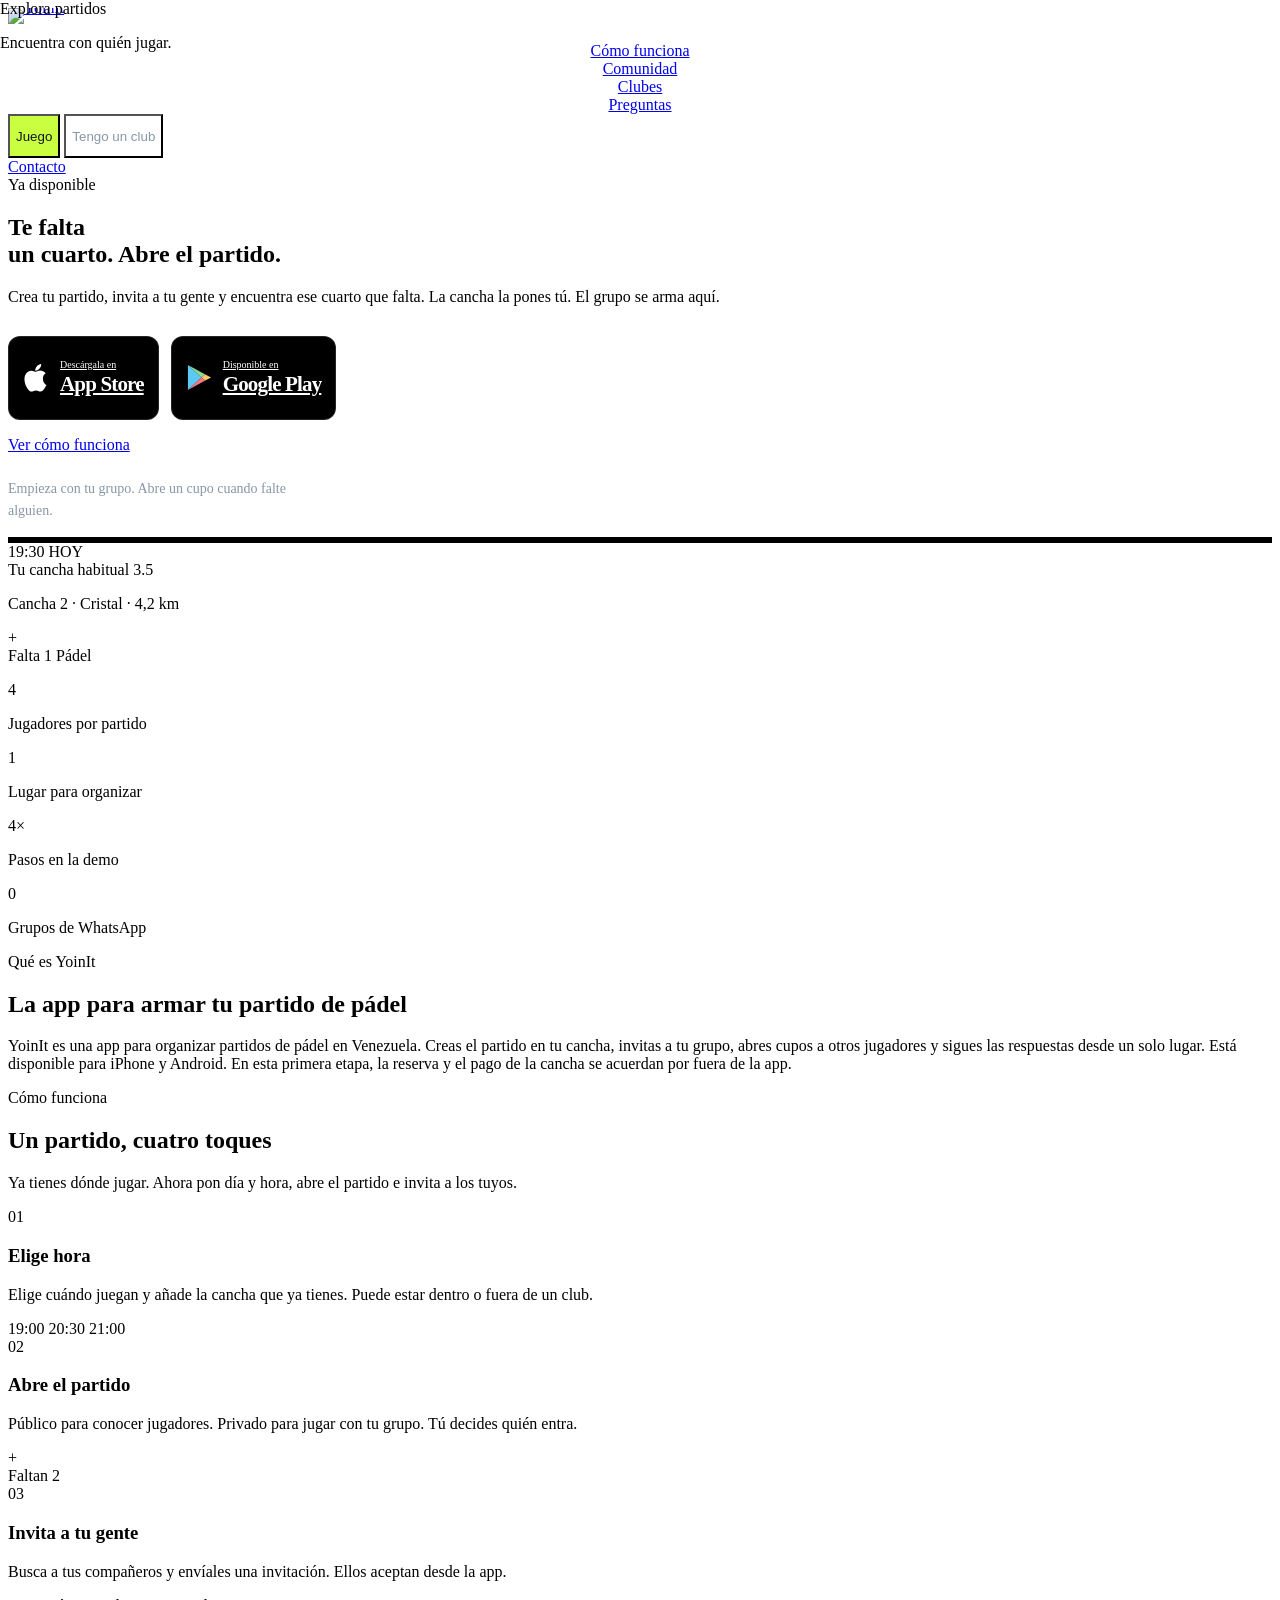
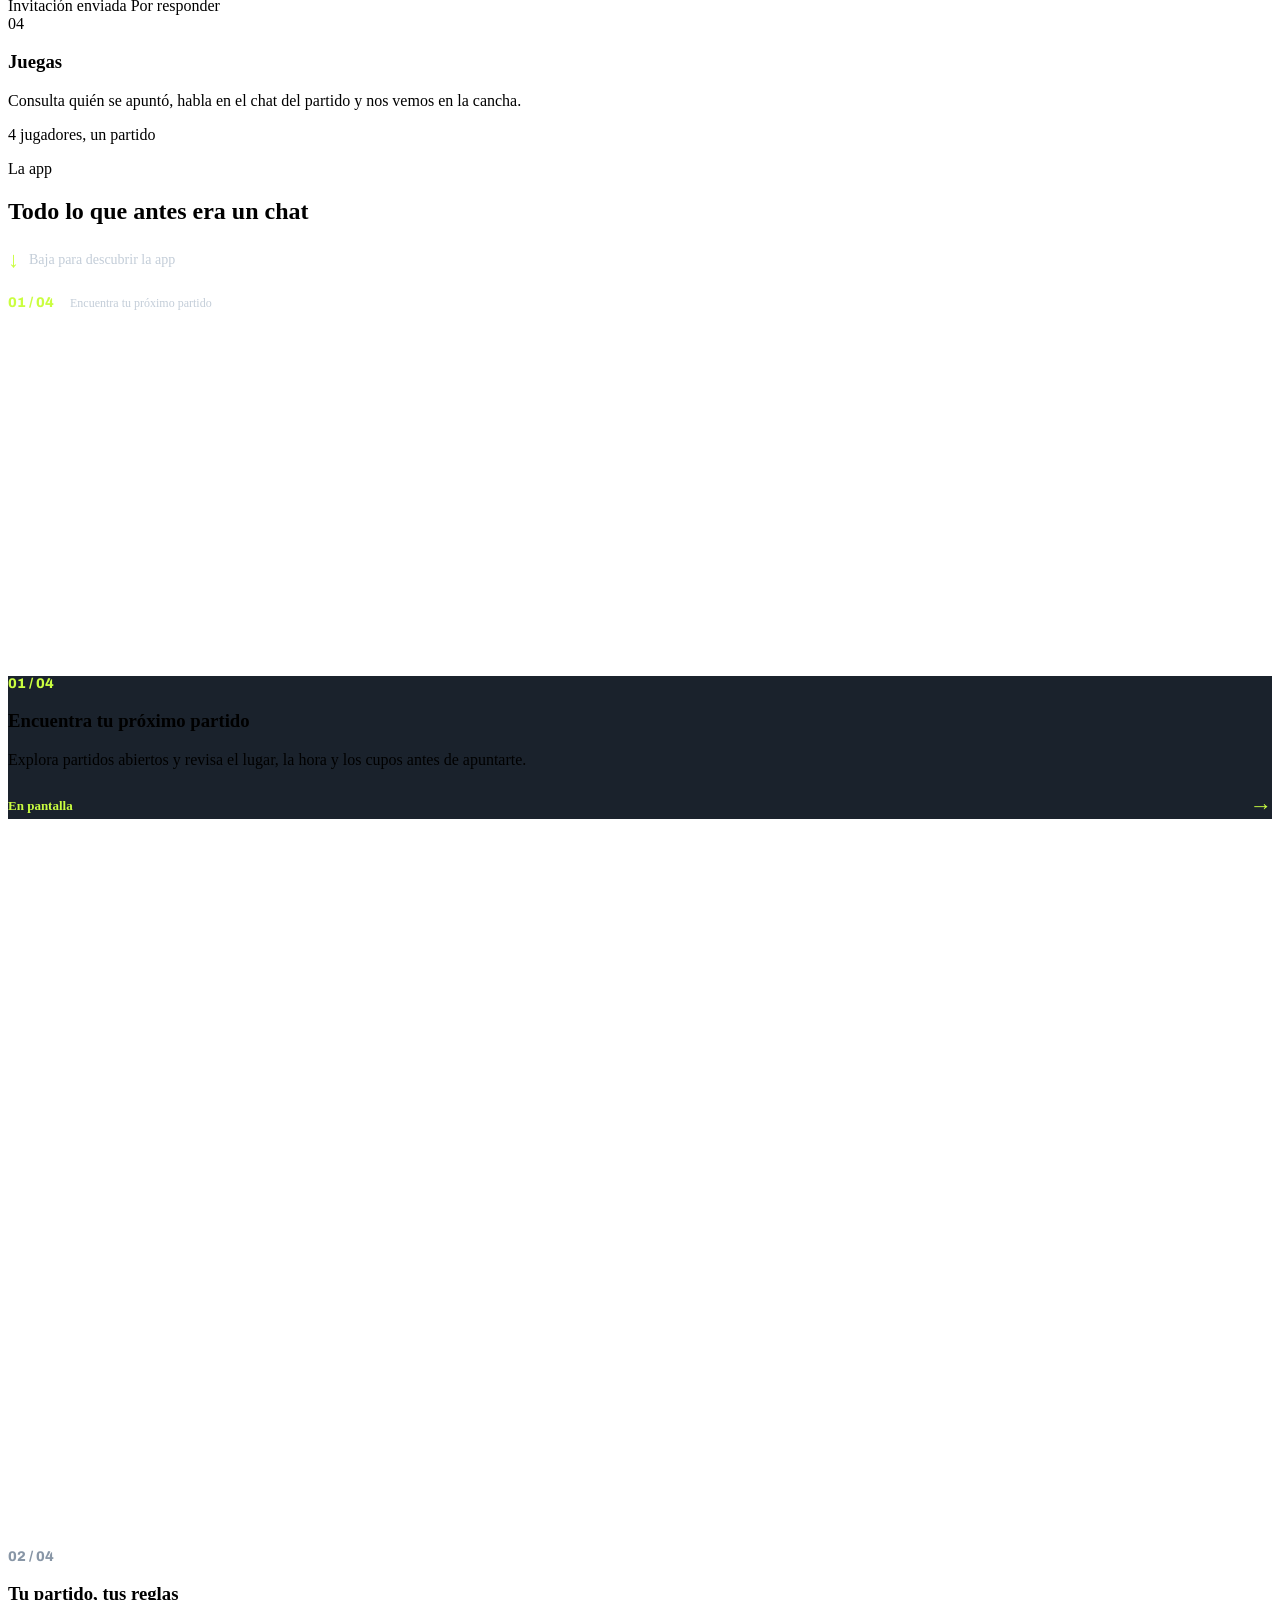
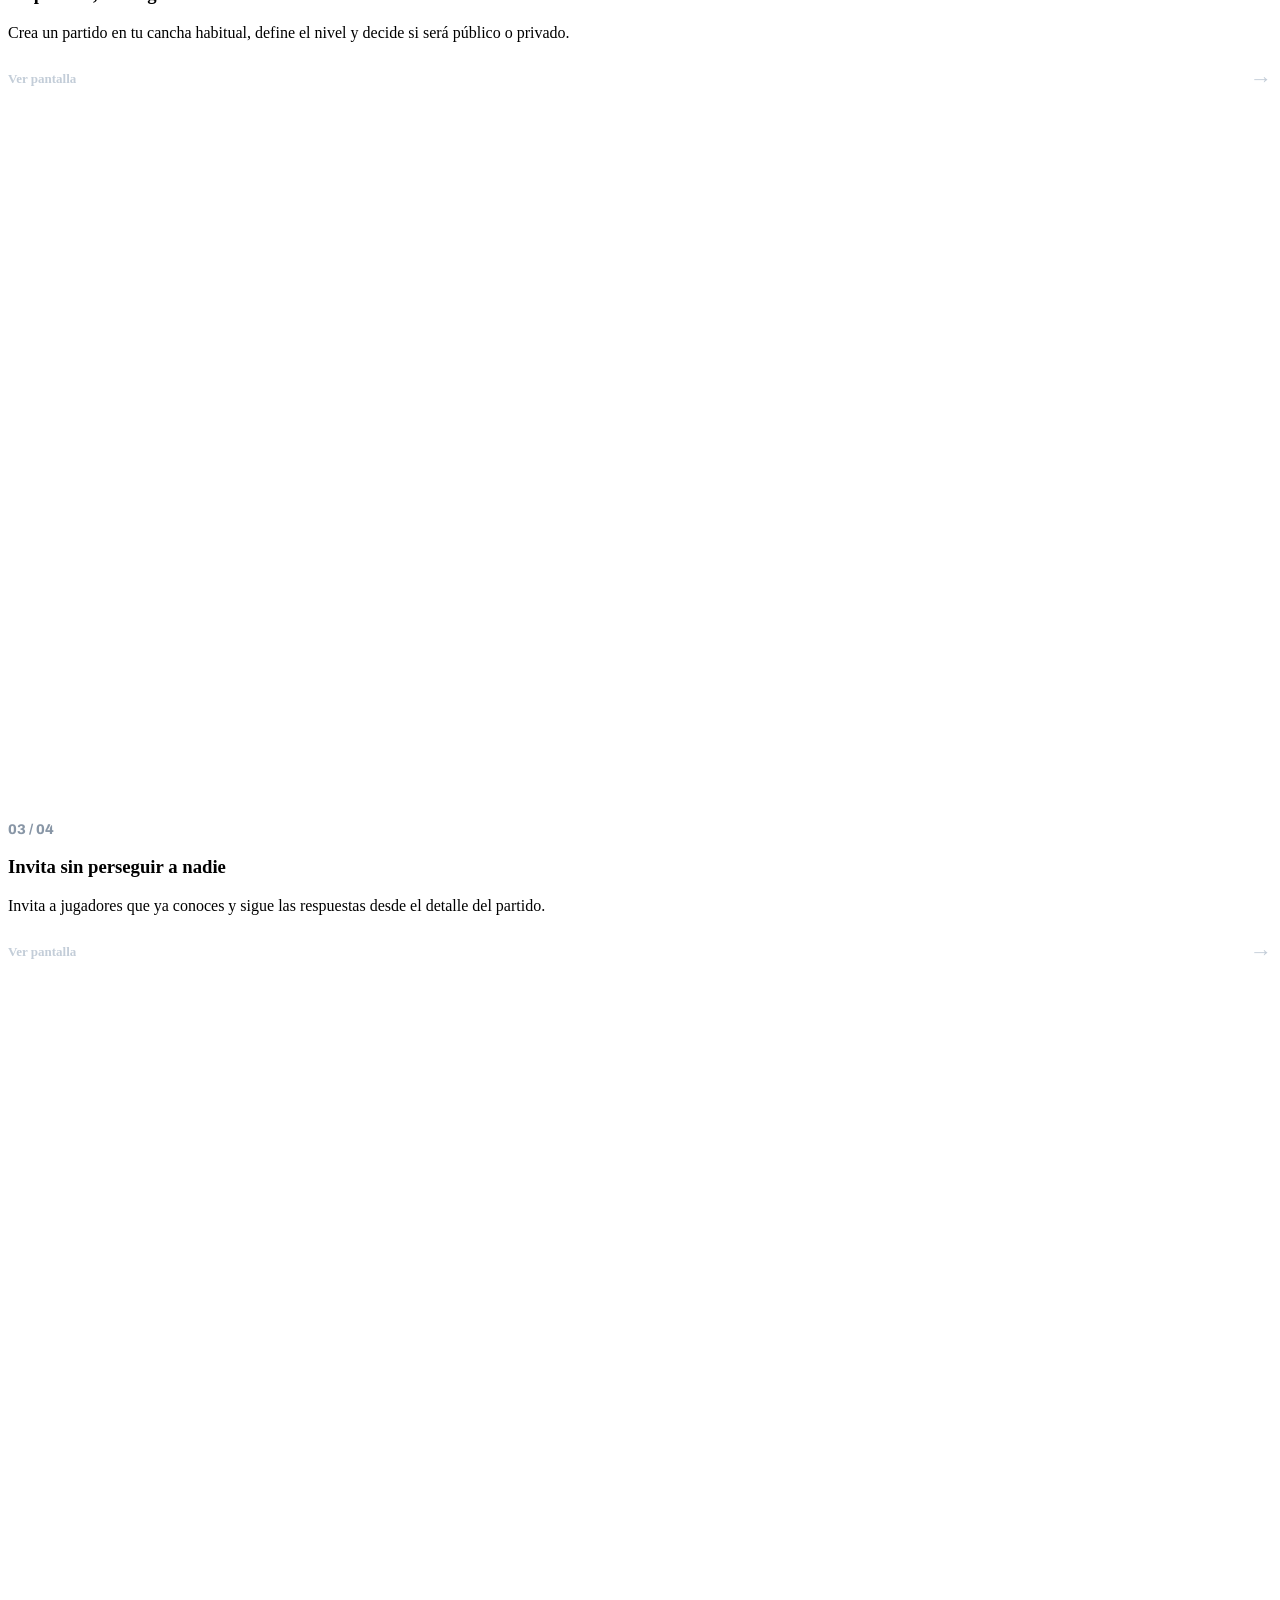
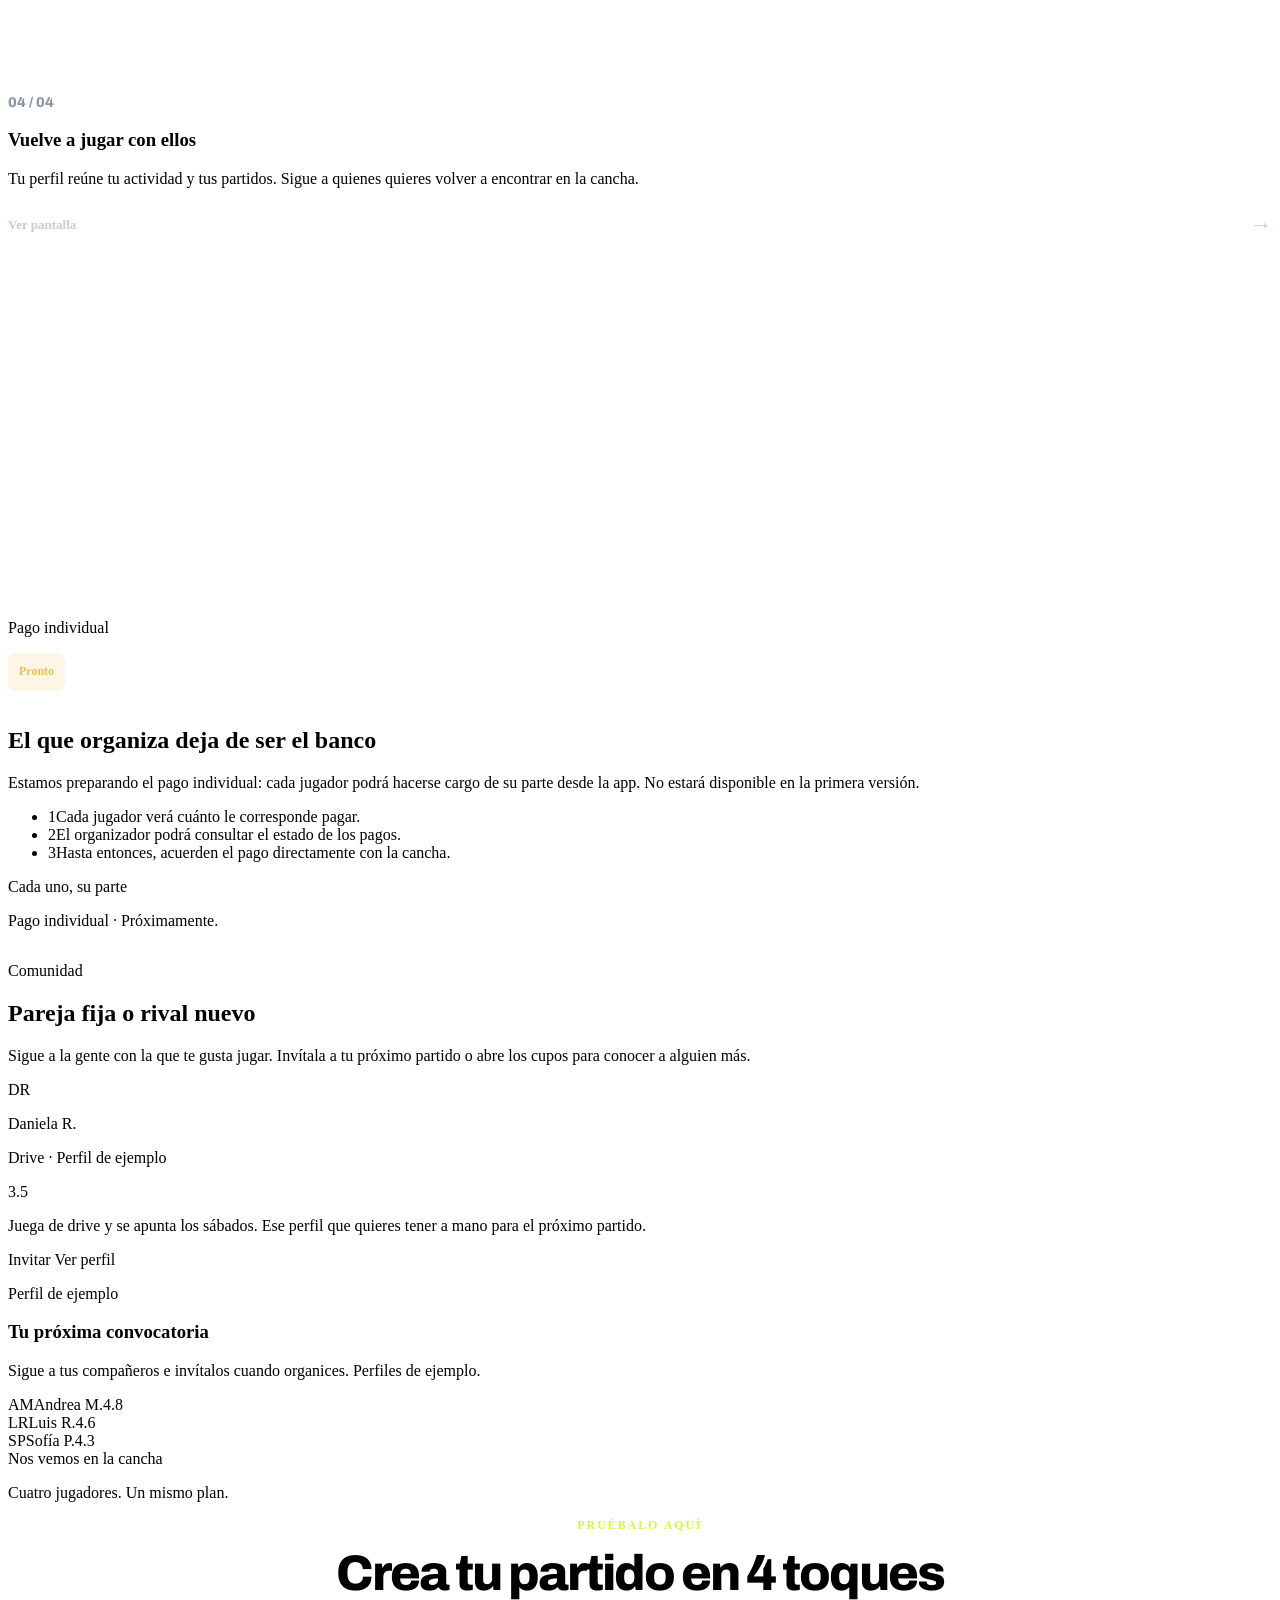
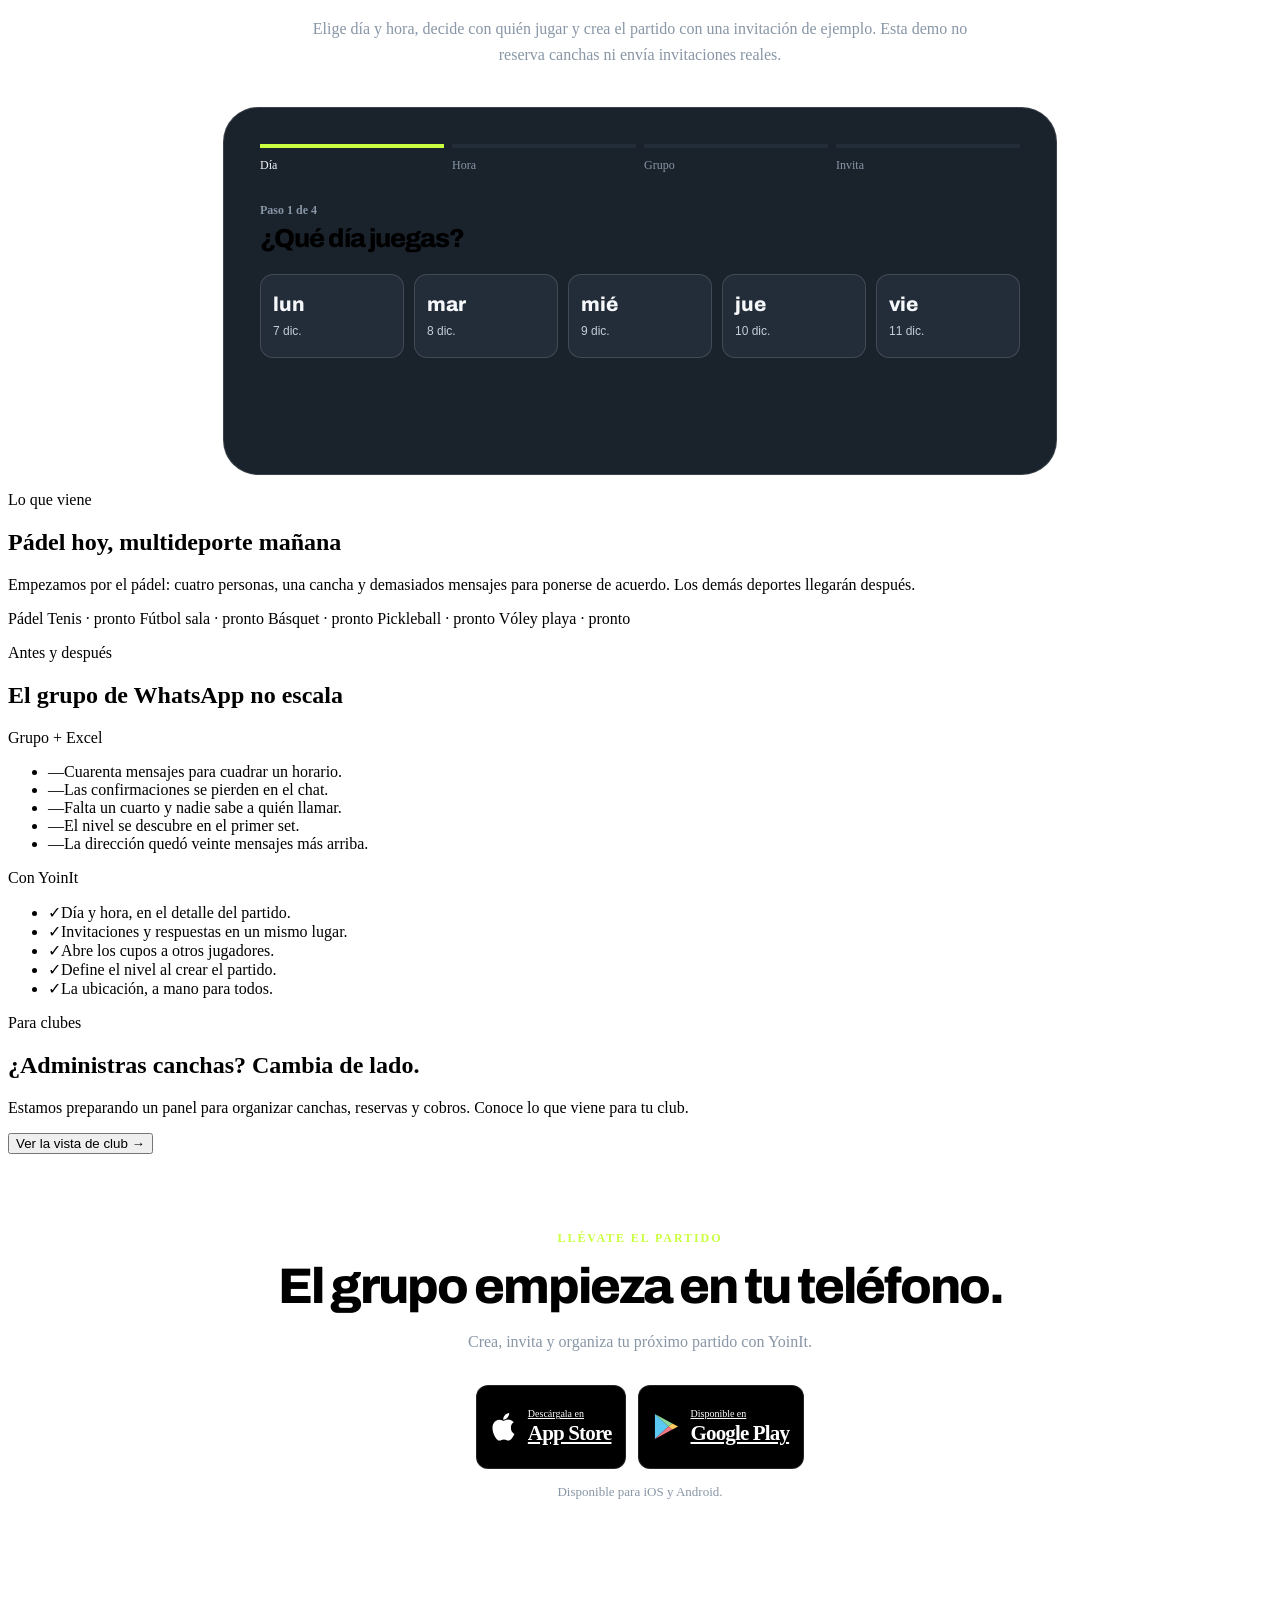
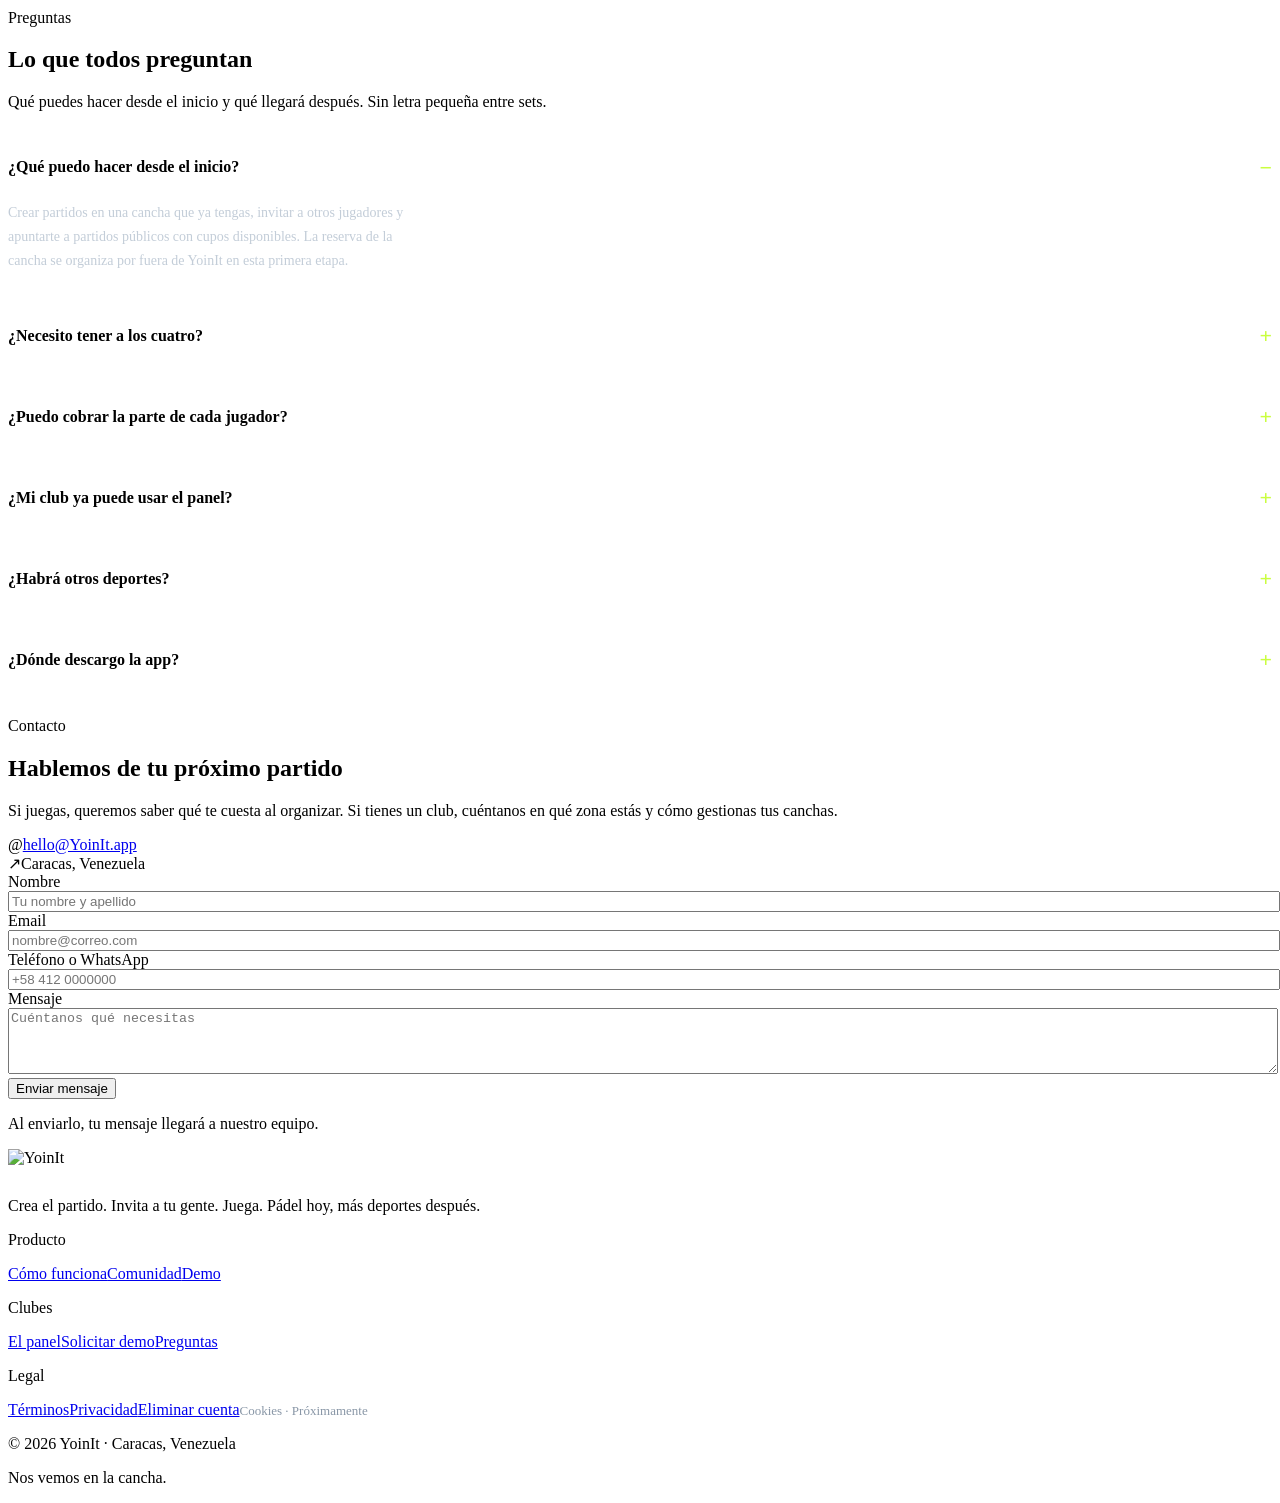
==== commit 4e00ae0c: "yoinit: web, definicion citable al inicio y llms-full.txt Co-Authored-By: Claude Sonnet 5.5 <noreply" ====
--- a/index.html
+++ b/index.html
@@ -121,6 +121,19 @@
       <div>
         <p class="layout-047"><span>0</span></p>
         <p class="layout-048">Grupos de WhatsApp</p>
+      </div>
+    </div>
+  </section>
+
+  <!-- Qué es YoinIt: definición citable -->
+  <section id="que-es" class="layout-050">
+    <div class="layout-051">
+      <div class="yo-reveal layout-052">
+        <div class="layout-053">
+          <p class="layout-054">Qué es YoinIt</p>
+          <h2 class="layout-055">La app para armar tu partido de pádel</h2>
+        </div>
+        <p class="layout-056">YoinIt es una app para organizar partidos de pádel en Venezuela. Creas el partido en tu cancha, invitas a tu grupo, abres cupos a otros jugadores y sigues las respuestas desde un solo lugar. Está disponible para iPhone y Android. En esta primera etapa, la reserva y el pago de la cancha se acuerdan por fuera de la app.</p>
       </div>
     </div>
   </section>
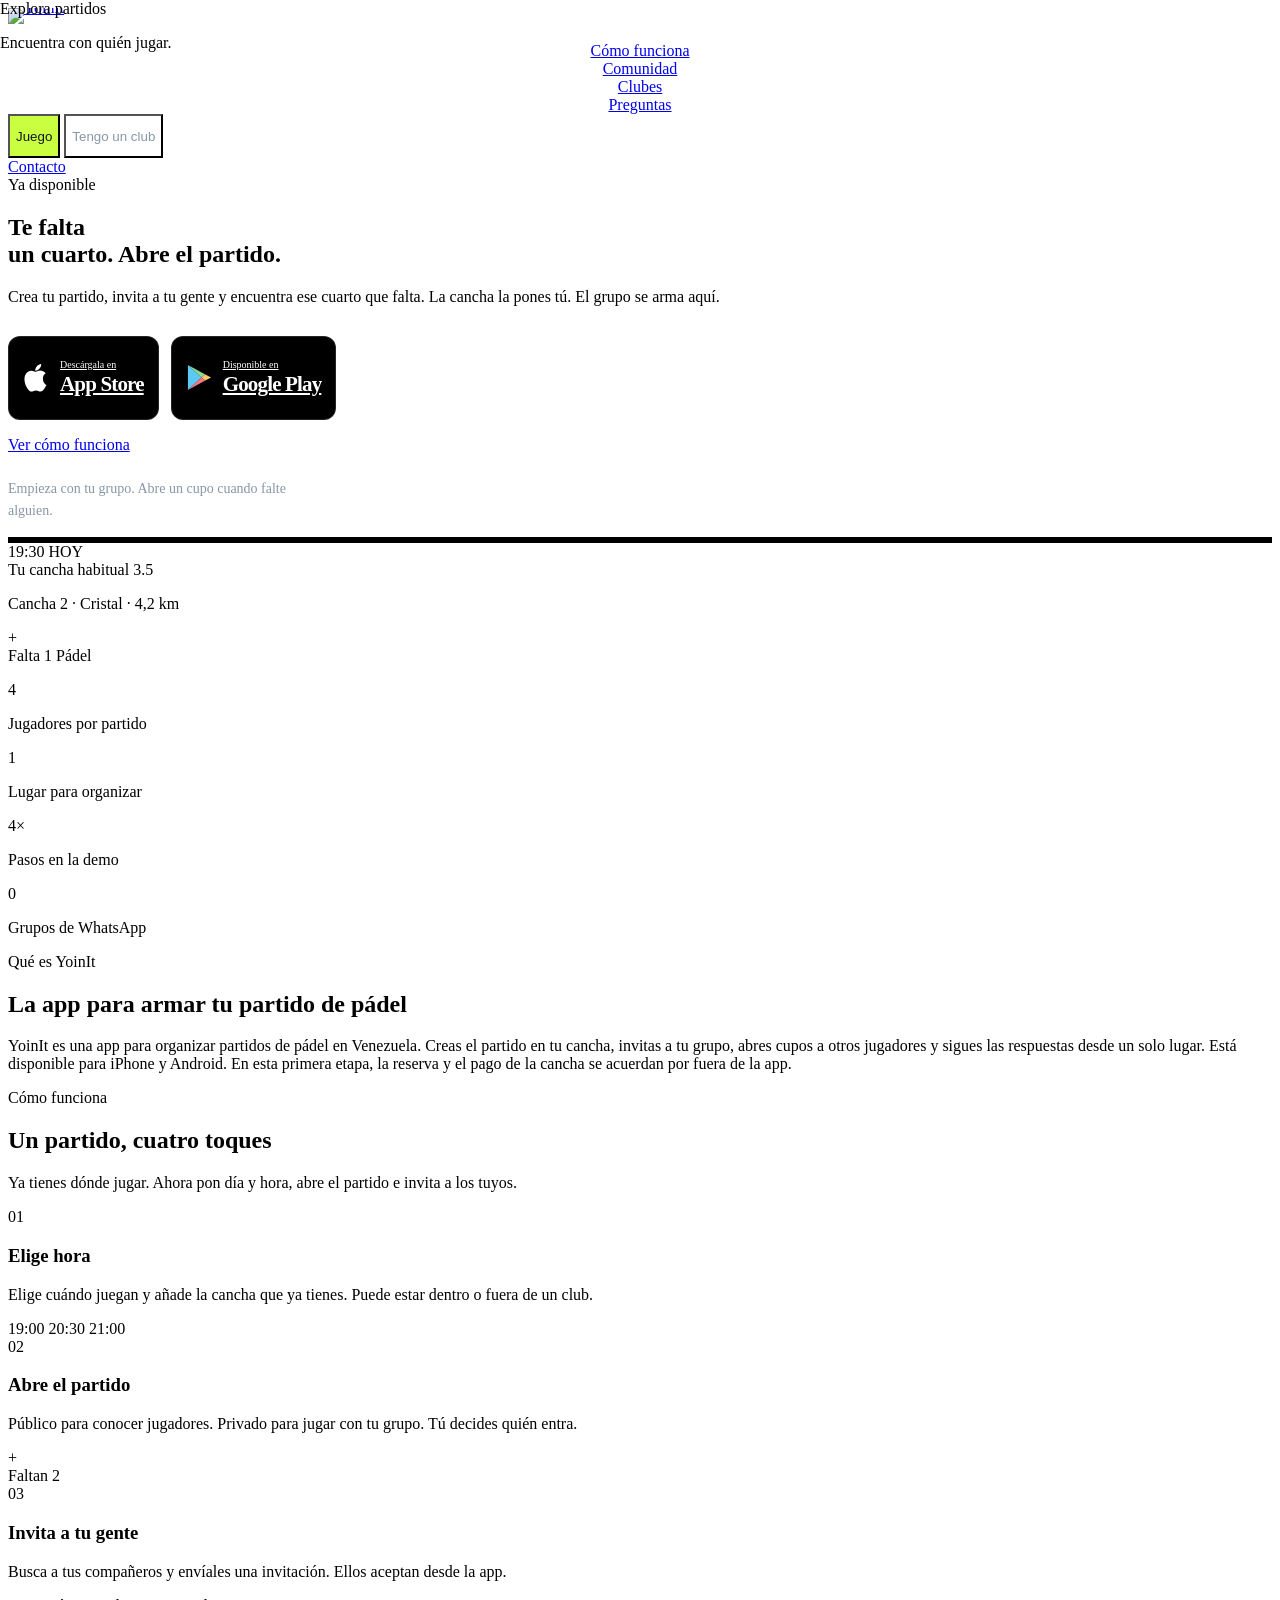
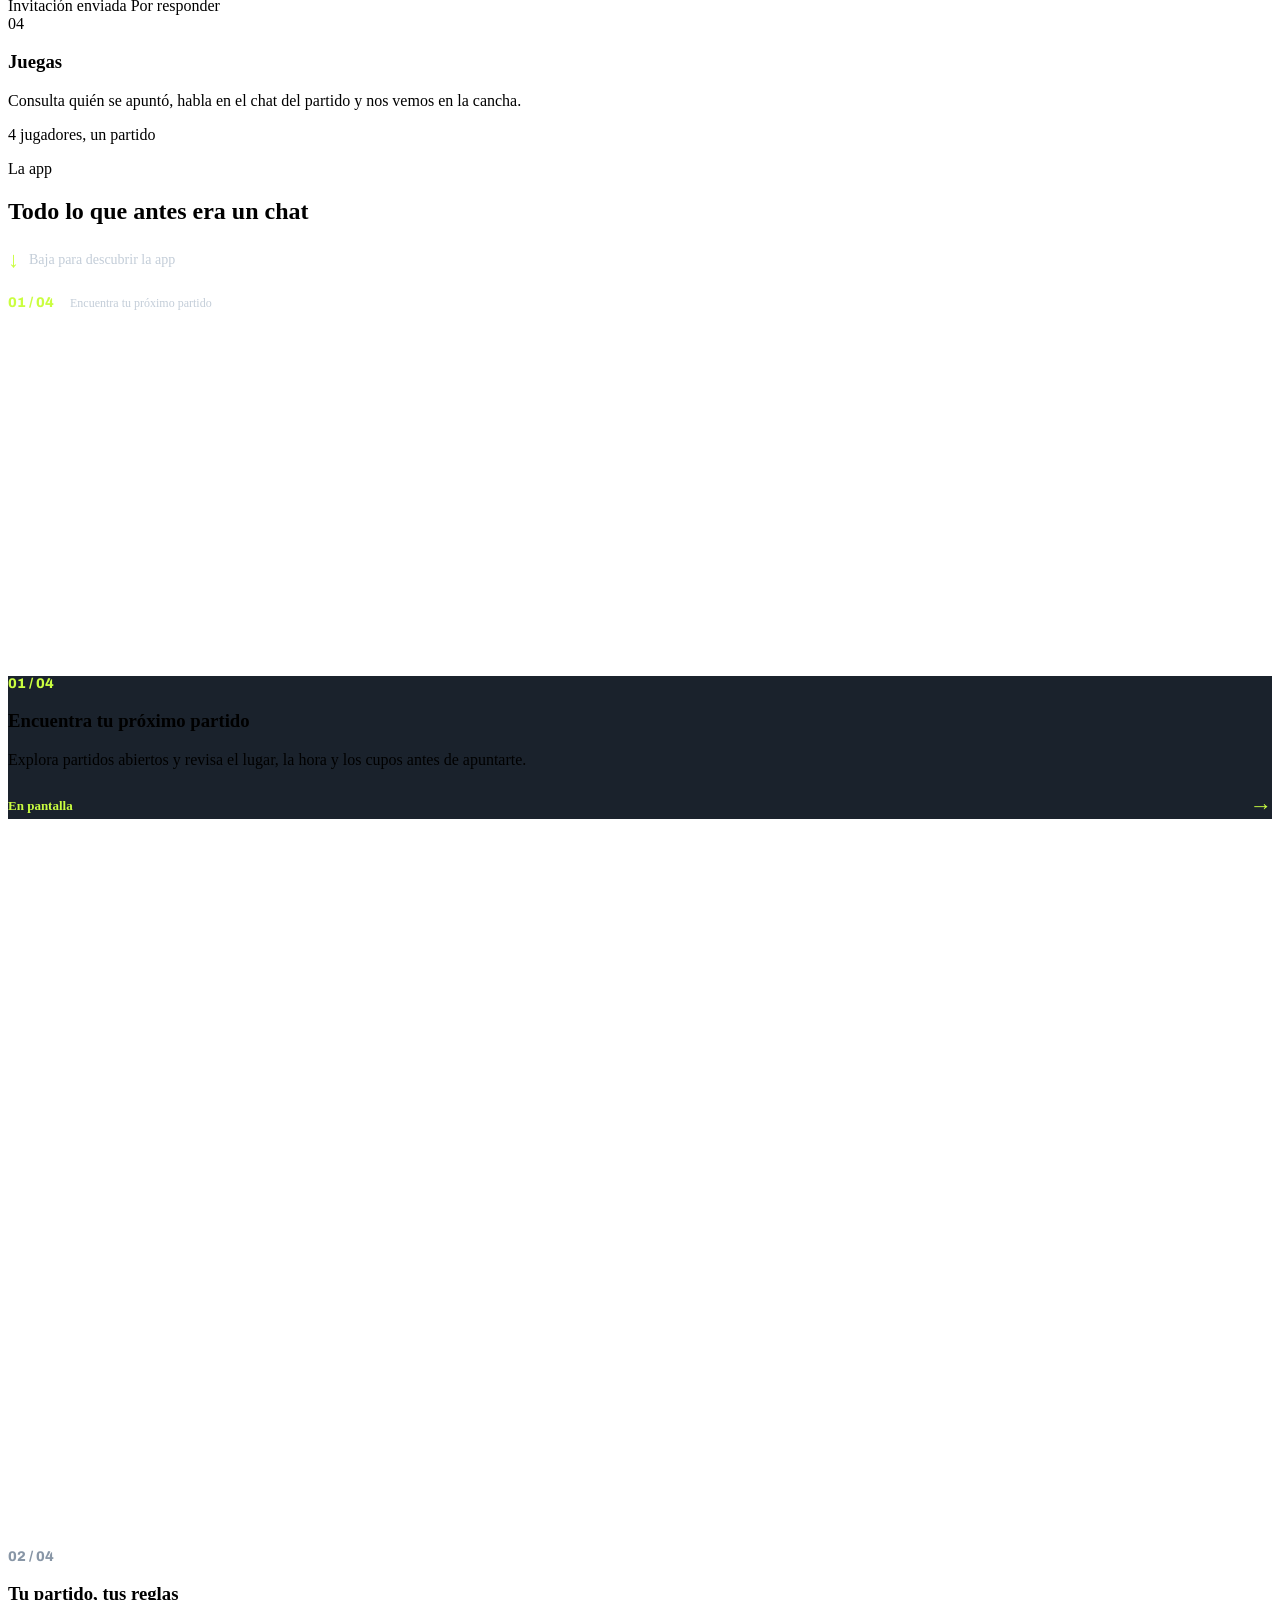
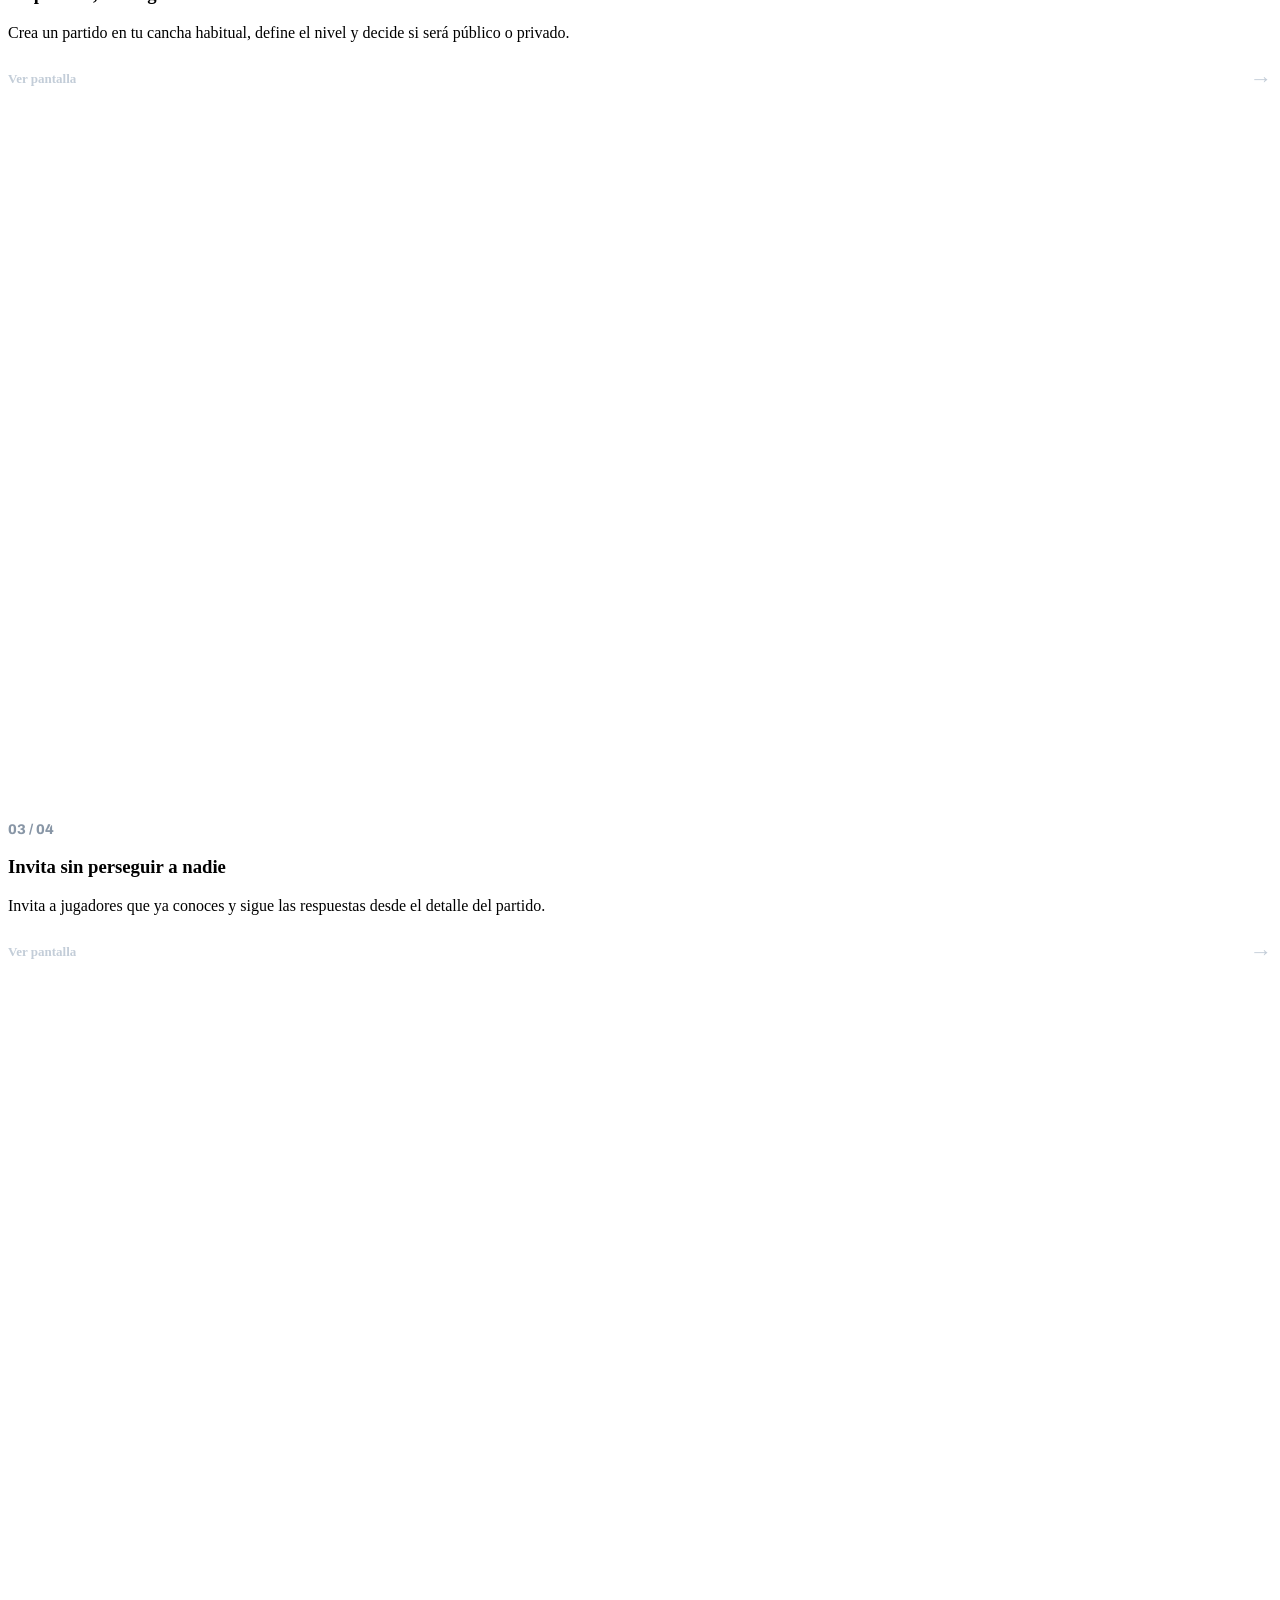
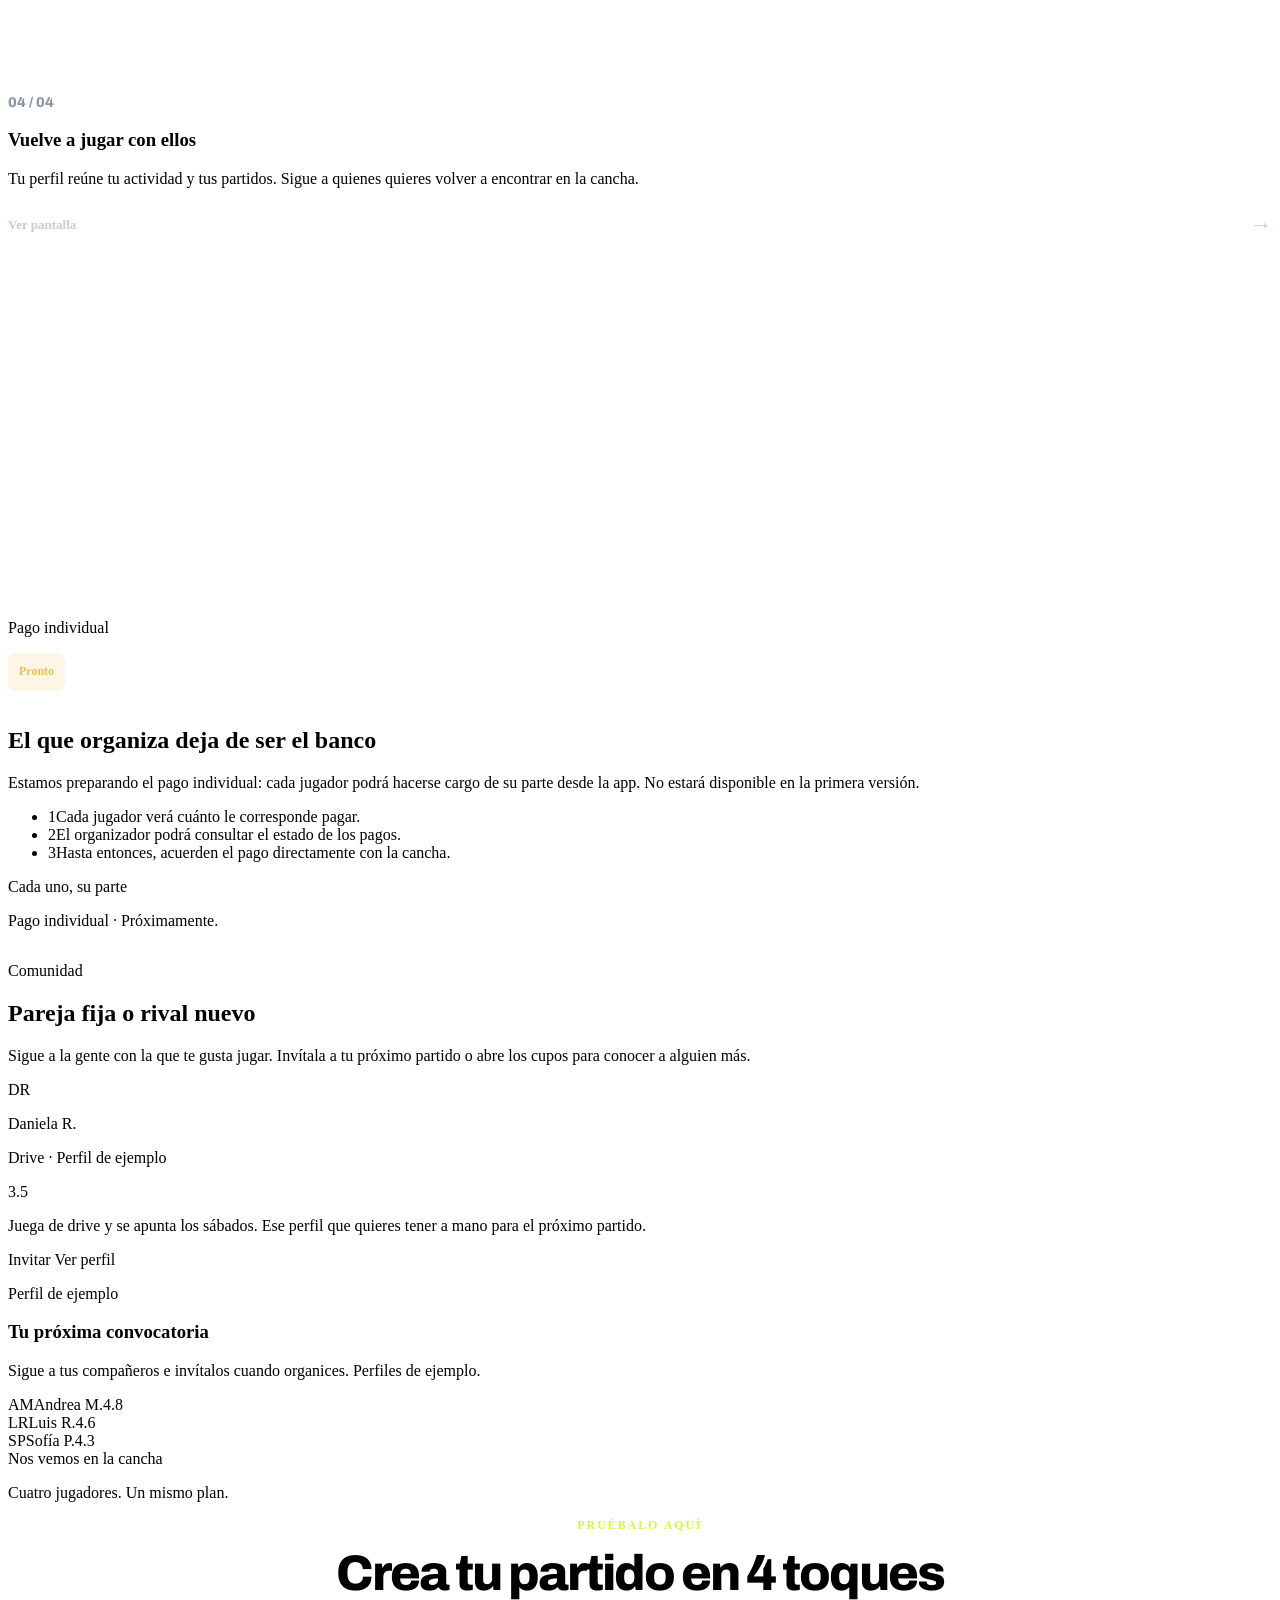
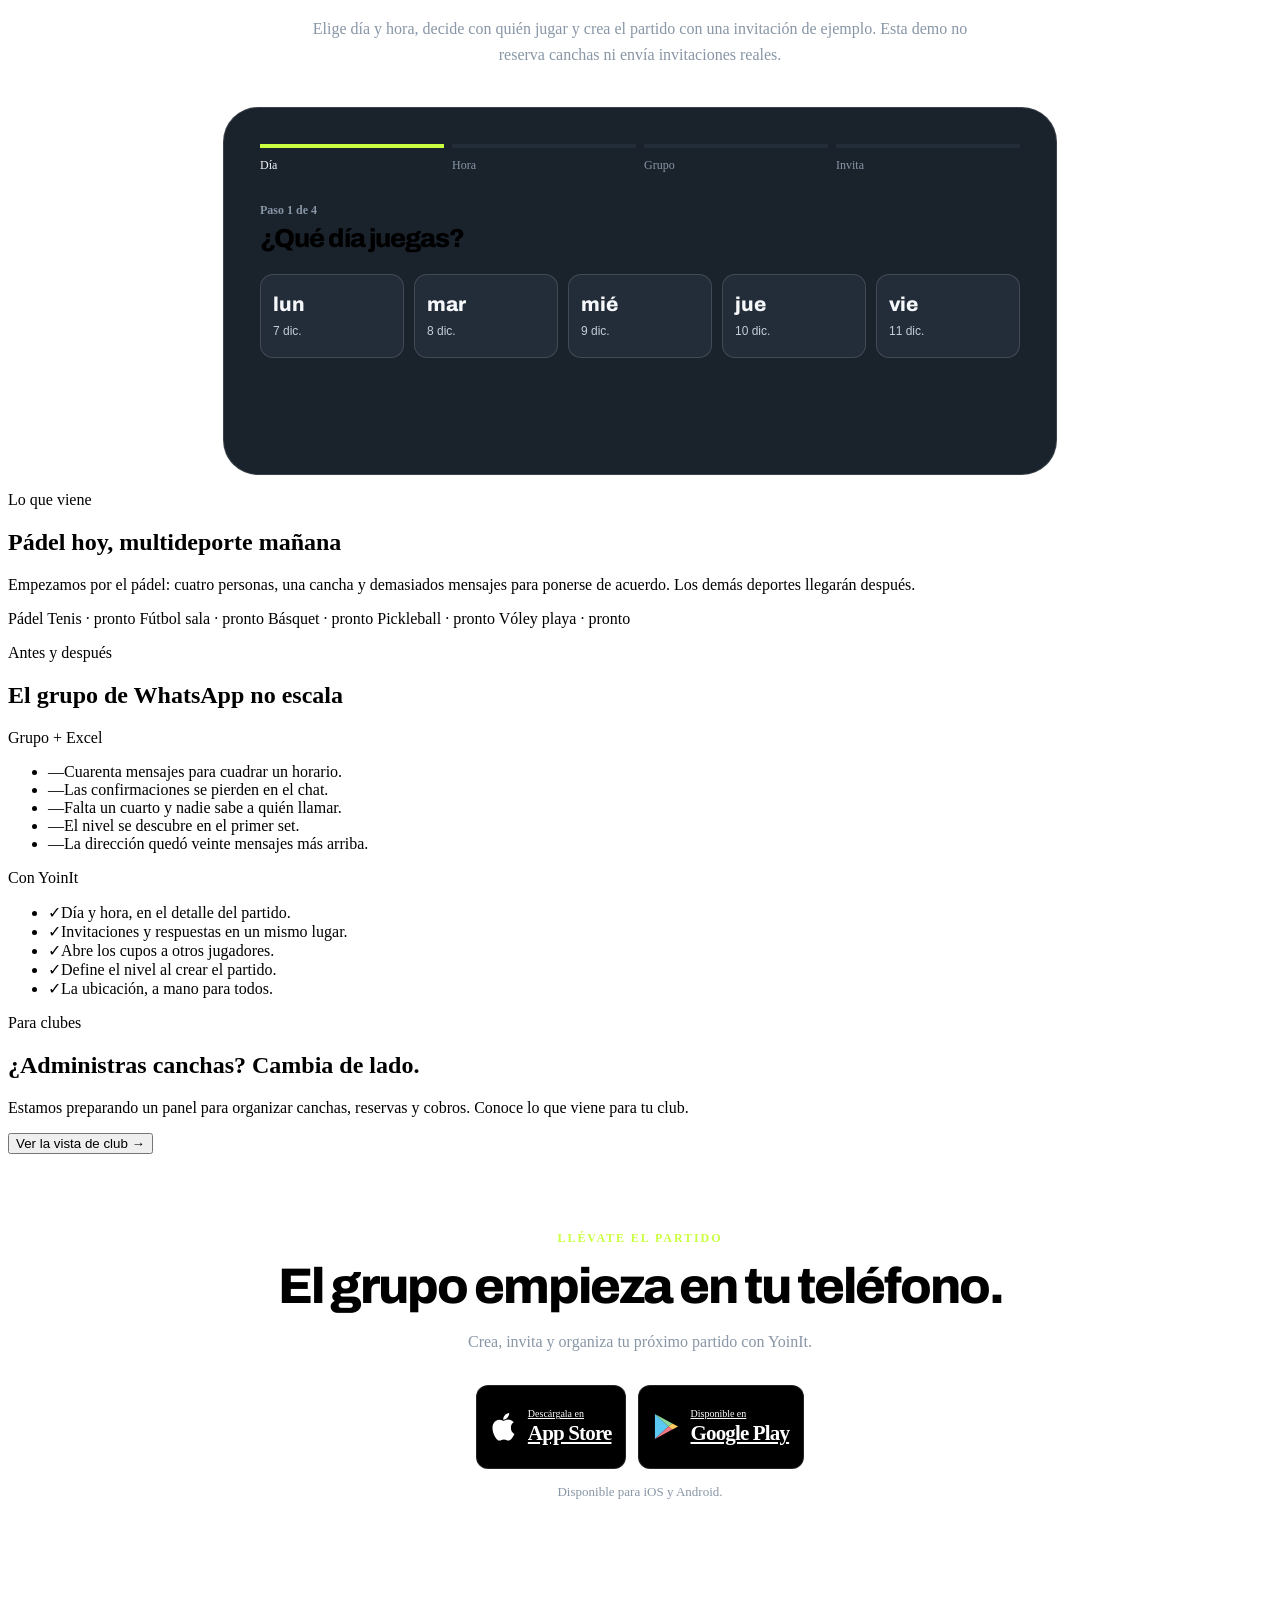
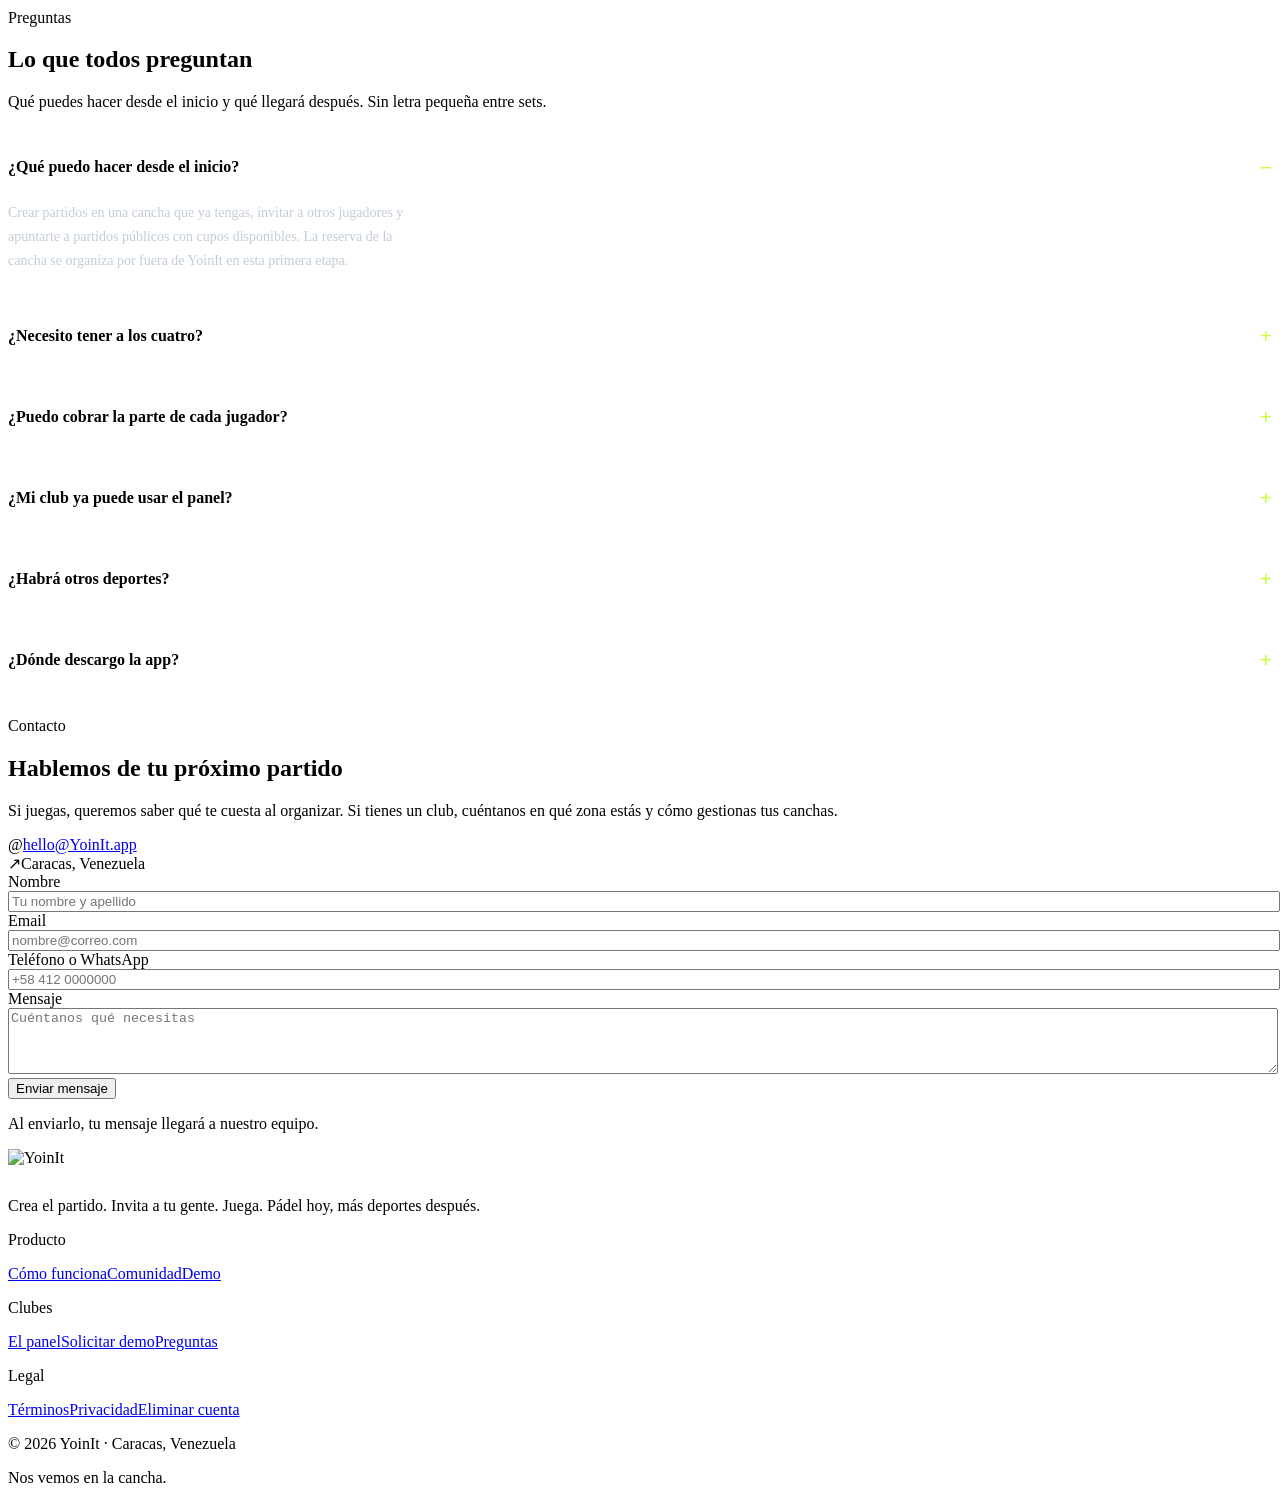
==== commit 892afe00: "yoinit: web, Pixel de Meta con consentimiento previo (solo produccion) Banner de cookies de medicion" ====
--- a/index.html
+++ b/index.html
@@ -651,7 +651,7 @@
     </div>
     <div>
       <p class="layout-242">Legal</p>
-      <div class="layout-218"><a href="./terminos/" class="layout-243">Términos</a><a href="./privacidad/" class="layout-243">Privacidad</a><a href="./eliminar-cuenta/" class="layout-243">Eliminar cuenta</a><span class="legal-pending" data-legal="Cookies">Cookies · Próximamente</span></div>
+      <div class="layout-218"><a href="./terminos/" class="layout-243">Términos</a><a href="./privacidad/" class="layout-243">Privacidad</a><a href="./eliminar-cuenta/" class="layout-243">Eliminar cuenta</a><button type="button" class="cookie-prefs" data-cookie-prefs>Preferencias de cookies</button></div>
     </div>
   </div>
   <div class="layout-244">
@@ -665,4 +665,4 @@
 
 
 
-<script type="module" src="./assets/js/main.js"></script></body></html>
+<script type="module" src="./assets/js/main.js"></script><script type="module" src="./assets/js/consent.js"></script></body></html>
--- a/assets/css/styles.css
+++ b/assets/css/styles.css
@@ -146,3 +146,17 @@
   html { scroll-behavior: auto; }
   *, *::before, *::after { animation: none !important; transition: none !important; }
 }
+
+/* Cookies de medicion (assets/js/consent.js) */
+.cookie-banner { position: fixed; inset: auto 0 0 0; z-index: 90; display: flex; flex-wrap: wrap; align-items: center; justify-content: space-between; gap: 12px 24px; padding: 16px max(16px, env(safe-area-inset-right)) max(16px, env(safe-area-inset-bottom)) max(16px, env(safe-area-inset-left)); background: var(--yo-surface); border-top: 1px solid var(--yo-line); color: var(--yo-text); }
+.cookie-banner__text { margin: 0; flex: 1 1 320px; max-width: 70ch; font-size: 14px; line-height: 1.5; color: var(--yo-secondary); }
+.cookie-banner__actions { display: flex; gap: 12px; flex: 0 0 auto; }
+.cookie-banner__btn { min-height: 44px; min-width: 120px; padding: 10px 20px; border: 1px solid var(--yo-line); border-radius: 12px; background: var(--yo-raised); color: var(--yo-text); font: 600 14px 'Plus Jakarta Sans', sans-serif; }
+.cookie-banner__btn:hover { border-color: var(--yo-secondary); }
+@media (max-width: 480px) { .cookie-banner__actions { width: 100%; } .cookie-banner__btn { flex: 1 1 0; min-width: 0; } }
+.cookie-prefs { min-height: 44px; padding: 0; border: 0; background: none; color: inherit; font: inherit; text-decoration: underline; text-underline-offset: 3px; }
+.cookie-prefs-wrap { margin: 0; padding: 8px 16px 24px; text-align: center; font-size: 13px; color: var(--yo-muted); }
+.cookie-prefs[hidden] { display: none; }
+.privacy-footer nav .cookie-prefs { display: inline-flex; align-items: center; color: var(--yo-secondary); font-size: 14px; font-weight: 600; text-decoration: none; }
+.privacy-footer nav .cookie-prefs:hover { color: var(--yo-text); }
+.layout-218 .cookie-prefs { display: inline-flex; align-items: center; min-height: 44px; color: var(--yo-secondary); font-size: 14px; font-weight: 500; text-decoration: none; text-align: left; }
